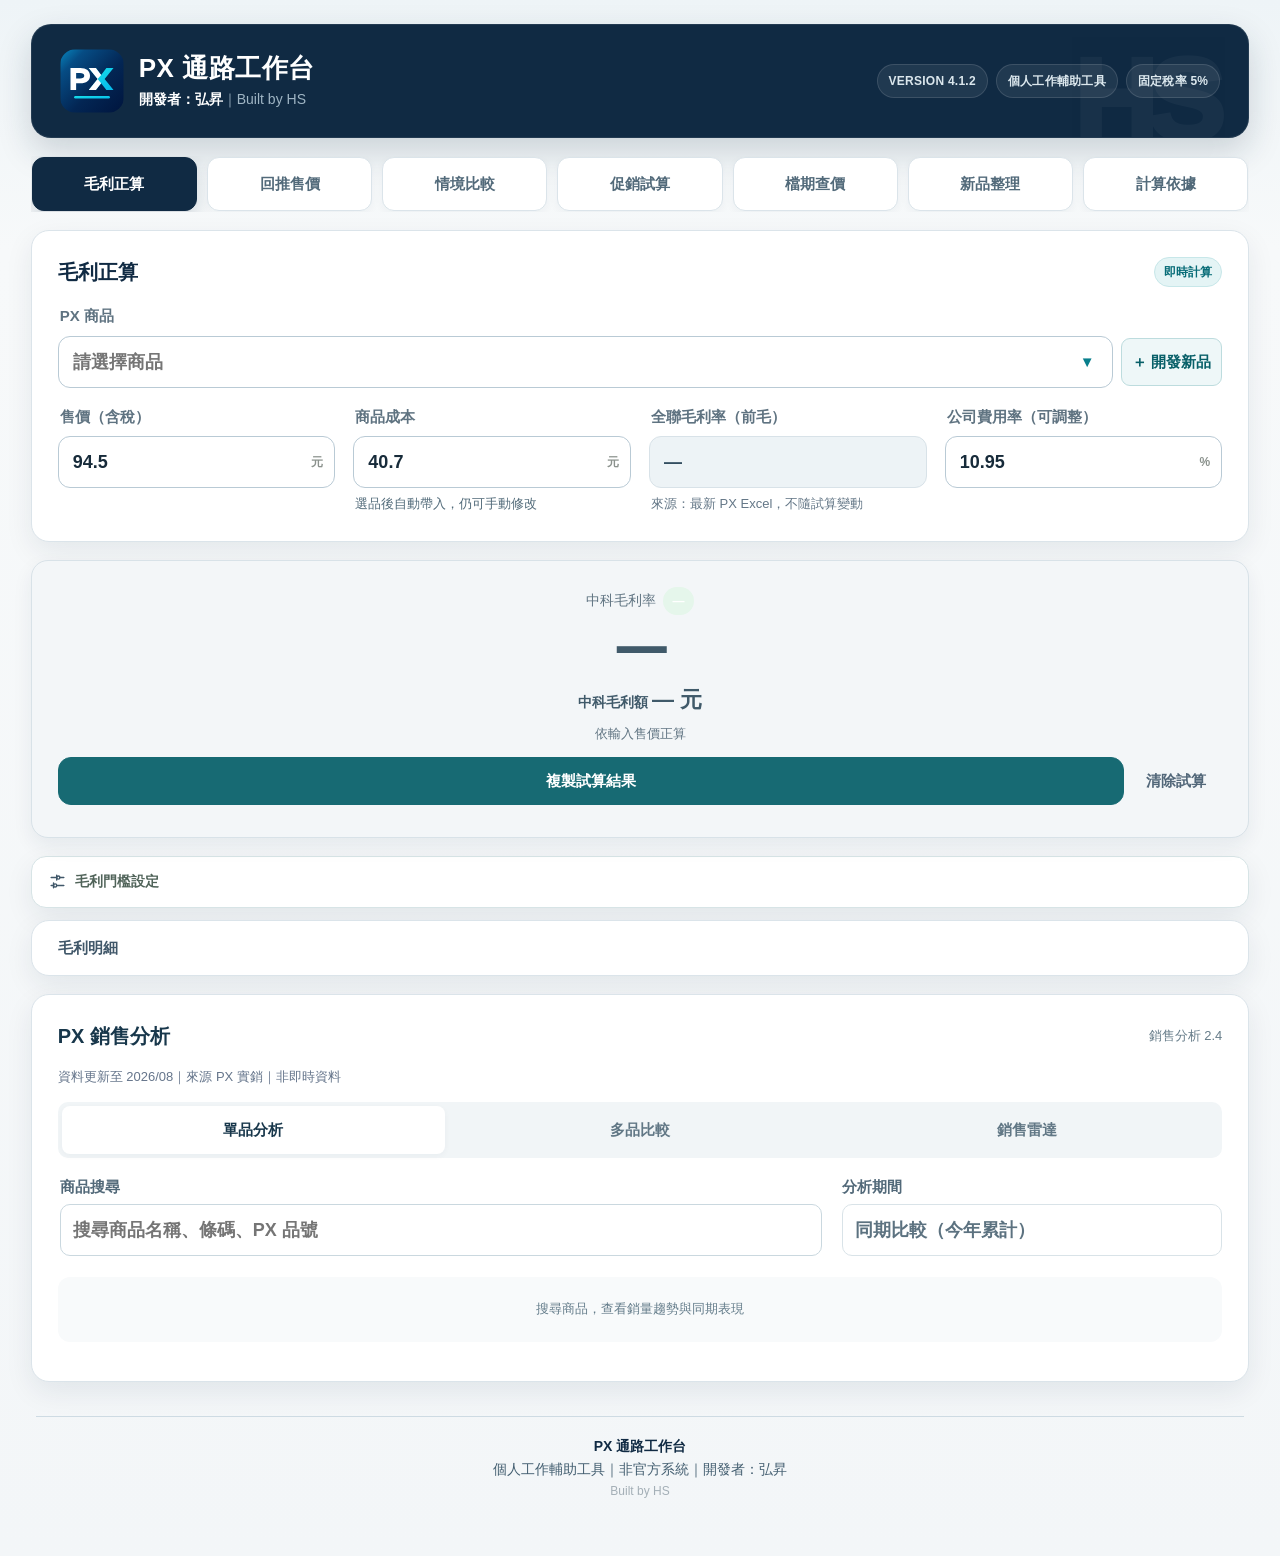
==== index.html @ 1f243ddf "Improve desktop readability while preserving mobile UI" ====
<!doctype html>
<html lang="zh-Hant">
<head>
<meta charset="utf-8">
<meta name="viewport" content="width=device-width,initial-scale=1,viewport-fit=cover">
<meta name="theme-color" content="#102a43">
<meta name="apple-mobile-web-app-capable" content="yes">
<meta name="apple-mobile-web-app-status-bar-style" content="black-translucent">
<meta name="apple-mobile-web-app-title" content="PX 工作台">
<meta name="description" content="毛利正算、回推售價、情境比較、促銷試算、PX 商品資料、實銷分析與替代商品效益整合工具。">
<meta property="og:title" content="PX 通路工作台">
<meta property="og:description" content="整合毛利試算、回推售價、PX 商品資料、實銷分析與替代商品效益的工作輔助工具。">
<meta property="og:image" content="https://wl03049329-blip.github.io/zhongke-margin/social-preview.png?v=4.1.2-social">
<meta property="og:url" content="https://wl03049329-blip.github.io/zhongke-margin/index.html">
<meta property="og:type" content="website">
<meta name="twitter:card" content="summary_large_image">
<meta name="twitter:title" content="PX 通路工作台">
<meta name="twitter:description" content="整合毛利試算、回推售價、PX 商品資料、實銷分析與替代商品效益的工作輔助工具。">
<meta name="twitter:image" content="https://wl03049329-blip.github.io/zhongke-margin/social-preview.png?v=4.1.2-social">
<link rel="manifest" href="manifest.webmanifest?v=4.1.2">
<link rel="apple-touch-icon" sizes="180x180" href="apple-touch-icon.png?v=4.1.2">
<link rel="icon" type="image/png" sizes="16x16" href="favicon-16.png?v=4.1.2">
<link rel="icon" type="image/png" sizes="32x32" href="favicon.png?v=4.1.2">
<link rel="icon" type="image/svg+xml" href="assets/brand/px-icon.svg?v=4.1.2">
<title>PX 通路工作台</title>
<link rel="stylesheet" href="px-promo.css">
<link rel="stylesheet" href="competitor-price.css">
<link rel="stylesheet" href="campaign-lookup-ui.css?v=4.1.11-poya">
<link rel="stylesheet" href="px-sales-explorer.css?v=4.1.2-sales-phase2">
<link rel="stylesheet" href="px-sales-dashboard.css?v=4.1.18-rsp-confirmed">
<link rel="stylesheet" href="px-sales-multi.css?v=4.1.18-rsp-confirmed">
<link rel="stylesheet" href="px-sales-radar.css?v=4.1.18-rsp-confirmed">
<link rel="stylesheet" href="px-sales-update.css?v=4.1.18-rsp-confirmed">
<link rel="stylesheet" href="new-product-calculator.css?v=4.1.11-poya">
<style>
:root{
 --op:#086b42;--op2:#16945b;--op3:#dff3e8;--earth:#8bc78f;
 --ink:#173026;--muted:#708079;--bg:#eef6f0;--card:rgba(255,255,255,.94);
 --line:#d9e9df;--cream:#fff8dc;--warn:#f0ad25;--danger:#d94b4b;
 --shadow:0 14px 38px rgba(4,82,48,.11)
}
*{box-sizing:border-box;-webkit-tap-highlight-color:transparent}
html{background:var(--bg)}
body{margin:0;font-family:-apple-system,BlinkMacSystemFont,"SF Pro Display","Segoe UI","Noto Sans TC",sans-serif;color:var(--ink);background:
 radial-gradient(circle at 5% -5%,rgba(22,148,91,.18),transparent 30%),
 radial-gradient(circle at 98% 8%,rgba(139,199,143,.20),transparent 28%),
 linear-gradient(180deg,#fbfefc,var(--bg));min-height:100vh}
.app{max-width:700px;margin:auto;padding:calc(12px + env(safe-area-inset-top)) 13px calc(30px + env(safe-area-inset-bottom))}
.hero{position:relative;overflow:hidden;background:linear-gradient(145deg,#055834,#0a7647 58%,#17985d);color:#fff;border-radius:28px;padding:19px 18px 18px;box-shadow:0 18px 42px rgba(5,88,52,.28)}
.hero:after{content:"";position:absolute;width:180px;height:180px;border:36px solid rgba(255,255,255,.07);border-radius:50%;right:-70px;top:-85px}
.brand{display:flex;align-items:center;gap:13px;position:relative;z-index:1}
.brand-logo{width:76px;height:52px;object-fit:contain;background:#fff;border-radius:15px;padding:5px;box-shadow:0 8px 22px rgba(0,0,0,.15)}
.brand h1{font-size:20px;line-height:1.25;margin:0 0 4px}.brand p{margin:0;font-size:12px;opacity:.84}
.meta{display:flex;gap:7px;flex-wrap:wrap;margin-top:14px;position:relative;z-index:1}
.pill{font-size:10px;font-weight:850;letter-spacing:.25px;padding:6px 9px;border-radius:999px;background:rgba(255,255,255,.14);border:1px solid rgba(255,255,255,.17)}
.tabs{display:grid;grid-template-columns:repeat(5,1fr);gap:6px;margin:12px 0}
.tab{border:0;border-radius:14px;min-height:48px;padding:7px 3px;background:rgba(255,255,255,.8);color:#486157;font-weight:850;font-size:11px;box-shadow:0 4px 13px rgba(19,70,45,.05)}
.tab.active{color:#fff;background:linear-gradient(135deg,var(--op),var(--op2));box-shadow:0 8px 20px rgba(8,107,66,.23)}
.panel{display:none}.panel.active{display:block;animation:fade .22s ease}@keyframes fade{from{opacity:.35;transform:translateY(5px)}to{opacity:1;transform:none}}
.card{background:var(--card);border:1px solid rgba(255,255,255,.95);backdrop-filter:blur(18px);-webkit-backdrop-filter:blur(18px);border-radius:23px;padding:16px;margin-bottom:12px;box-shadow:var(--shadow)}
.head{display:flex;justify-content:space-between;align-items:center;margin-bottom:13px}.head h2{font-size:16px;margin:0}.tag{font-size:10px;font-weight:850;color:var(--op);background:var(--op3);padding:6px 8px;border-radius:999px;border:1px solid #c9e8d7}
.grid{display:grid;grid-template-columns:1fr 1fr;gap:10px}.full{grid-column:1/-1}
label{display:block;font-size:12px;font-weight:750;color:var(--muted);margin:0 0 6px 2px}
.wrap{position:relative}input,select{width:100%;appearance:none;border:1.5px solid #e4d482;border-radius:15px;background:var(--cream);font-size:19px;font-weight:800;color:var(--ink);padding:13px 40px 13px 12px;outline:none}
input:focus,select:focus{border-color:var(--op2);box-shadow:0 0 0 4px rgba(22,148,91,.11);background:#fffdf4}
.product-picker{position:relative}
.product-search{font-size:16px;padding-right:40px}
.product-toggle{position:absolute;z-index:2;right:5px;top:5px;width:36px;min-height:36px;padding:0;background:transparent;color:var(--op);font-size:13px;border-radius:10px}
.product-options{display:none;position:absolute;z-index:20;top:calc(100% + 5px);left:0;right:0;max-height:260px;overflow-y:auto;background:#fff;border:1px solid var(--line);border-radius:15px;box-shadow:0 14px 32px rgba(19,70,45,.18);padding:5px}
.product-options.open{display:block}
.product-section-title{padding:8px 9px 5px;color:var(--muted);font-size:10px;font-weight:900;letter-spacing:.35px;border-top:1px solid var(--line)}.product-section-title:first-child{border-top:0}
.product-option{display:block;width:100%;min-height:42px;padding:9px 10px;border-radius:10px;background:#fff;color:var(--ink);font-size:13px;font-weight:700;text-align:left}
.product-option:hover,.product-option.active{background:var(--op3);color:var(--op)}
.product-category{display:flex;align-items:center;justify-content:space-between;font-weight:850}.product-back{color:var(--op2);font-weight:850;border-bottom:1px solid var(--line);border-radius:10px 10px 4px 4px}
.product-empty{padding:12px 10px;color:var(--muted);font-size:12px;text-align:center}
.product-cost-note{display:none;margin:7px 2px 0;color:var(--op);font-size:11px;line-height:1.65;font-weight:700;white-space:pre-line}
.product-cost-note.visible{display:block}
.unit{position:absolute;right:12px;top:50%;transform:translateY(-50%);font-size:12px;font-weight:800;color:#8b928d;pointer-events:none}
.quick{display:grid;grid-template-columns:repeat(6,1fr);gap:6px;margin-top:9px}
button{appearance:none;border:0;cursor:pointer;border-radius:13px;min-height:41px;font-weight:850;color:#345f49;background:#edf4ef}
button:active{transform:scale(.97)}button.primary{color:#fff;background:linear-gradient(135deg,var(--op),var(--op2));box-shadow:0 7px 16px rgba(8,107,66,.20)}
button.wide{grid-column:span 3}
.result{position:relative;overflow:hidden;text-align:center;color:#fff;background:linear-gradient(145deg,#087244,#18a15f);border-radius:21px;padding:20px 15px;margin-bottom:11px;box-shadow:0 13px 28px rgba(8,114,68,.22)}
.result.warn{background:linear-gradient(145deg,#d58d00,#efb02a);color:#342300}.result.danger{background:linear-gradient(145deg,#b83636,#e35454)}
.result small{display:block;font-size:11px;opacity:.84;margin-bottom:5px}.result strong{display:block;font-size:42px;line-height:1;font-weight:950;letter-spacing:-1.3px;font-variant-numeric:tabular-nums}.result em{display:block;font-style:normal;font-size:11px;opacity:.86;margin-top:8px}
.result-label{display:flex;align-items:center;justify-content:center;gap:7px;margin-bottom:5px}.result-label small{margin:0}
.margin-status{display:inline-flex;align-items:center;min-height:22px;padding:3px 8px;border-radius:999px;font-size:10px;font-weight:900;letter-spacing:.2px;background:#e5f6eb;color:#075c37;border:1px solid rgba(255,255,255,.6)}
.margin-status.warning{background:#fff0ba;color:#6f4b00}.margin-status.danger{background:#ffe0df;color:#9d2929}
.result.pulse strong{animation:pop .28s cubic-bezier(.2,.9,.2,1.25)}@keyframes pop{from{transform:scale(.88);opacity:.4}to{transform:scale(1);opacity:1}}
.rows{display:grid}.row{display:flex;justify-content:space-between;align-items:center;gap:12px;min-height:47px;border-bottom:1px solid var(--line);padding:8px 2px}.row:last-child{border-bottom:0}.row span:first-child{font-size:12px;color:var(--muted)}.value{font-weight:900;font-variant-numeric:tabular-nums}
.copy-actions{display:flex;align-items:center;justify-content:center;gap:10px;margin-top:12px}.copy-result{padding:9px 14px;color:var(--op);background:var(--op3);border:1px solid #c9e8d7}.copy-feedback{min-height:18px;color:var(--op);font-size:11px;font-weight:800}
.secondary-action{padding:9px 14px;color:#5d6e65;background:#f2f6f3;border:1px solid var(--line)}
.threshold-settings{margin:0 0 10px;border:1px solid var(--line);border-radius:15px;background:#f7faf8;overflow:hidden}.threshold-settings summary{cursor:pointer;padding:10px 12px;color:#51645a;font-size:11px;font-weight:850;list-style:none}.threshold-settings summary::-webkit-details-marker{display:none}.threshold-settings[open] summary{border-bottom:1px solid var(--line)}
.threshold-body{padding:11px 12px}.threshold-grid{display:grid;grid-template-columns:repeat(3,minmax(0,1fr));gap:8px}.threshold-item{display:flex;align-items:center;justify-content:space-between;gap:5px;padding:8px;border-radius:11px;background:#fff;color:var(--muted);font-size:10px;font-weight:800}.threshold-item input{width:62px;padding:7px 8px;border-radius:10px;font-size:14px;text-align:center}.threshold-derived{color:#8b453f}.threshold-actions{display:flex;align-items:center;gap:9px;margin-top:9px}.threshold-reset{min-height:34px;padding:7px 10px;font-size:10px}.threshold-error{color:var(--danger);font-size:10px;font-weight:800}
.scenario-inputs,.scenario-results{display:grid;grid-template-columns:repeat(3,minmax(0,1fr));gap:9px;margin-top:13px}
.scenario-plan{padding:11px;border:1px solid var(--line);border-radius:17px;background:#f7faf8}.scenario-plan h3,.scenario-card h3{margin:0 0 10px;font-size:14px;color:var(--op)}.scenario-plan .field+ .field{margin-top:9px}.scenario-plan input{font-size:16px;padding-top:11px;padding-bottom:11px}
.scenario-card{padding:13px;border:1px solid var(--line);border-radius:18px;background:#fff;box-shadow:0 6px 16px rgba(19,70,45,.06)}
.scenario-title{display:flex;align-items:flex-start;justify-content:space-between;gap:7px}.scenario-badges{display:flex;flex-wrap:wrap;justify-content:flex-end;gap:4px}.best-badge{padding:3px 6px;border-radius:999px;background:var(--op3);color:var(--op);font-size:9px;font-weight:900;white-space:nowrap}
.scenario-metrics{display:grid;gap:7px}.scenario-metric{display:flex;justify-content:space-between;align-items:flex-start;gap:8px;font-size:11px;color:var(--muted)}.scenario-metric b{color:var(--ink);text-align:right;font-variant-numeric:tabular-nums}.scenario-final{margin-top:3px;padding-top:8px;border-top:1px solid var(--line)}.scenario-final b{color:var(--op)}
.table{width:100%;border-collapse:collapse;font-size:12px}.table th{color:var(--muted);font-weight:800;text-align:right;padding:9px 6px;border-bottom:1px solid var(--line)}.table th:first-child,.table td:first-child{text-align:left}.table td{text-align:right;padding:11px 6px;border-bottom:1px solid var(--line);font-variant-numeric:tabular-nums}.table tr.current{background:var(--op3);font-weight:900;color:var(--op)}
.note{font-size:11px;line-height:1.6;color:#68766f;background:#f4f8f5;border-radius:14px;padding:10px 11px;margin-top:10px}
.formula{border-left:4px solid var(--op2);padding:11px 12px;background:#f4faf6;border-radius:0 14px 14px 0;margin-bottom:9px}.formula b{display:block;font-size:12px;margin-bottom:4px}.formula code{font-size:11px;white-space:normal;color:#335544}
.promo-box{padding:12px;border-radius:16px;background:#f6faf7;border:1px solid var(--line);margin-top:10px}
.px-info-card,.px-sales-card{border-color:#e1eee6}.px-section-head{display:flex;align-items:center;justify-content:space-between;gap:10px;margin-bottom:12px}.px-section-head h2{margin:0;font-size:15px}.px-source{font-size:9px;color:var(--muted);white-space:nowrap}.new-badge{display:inline-flex;padding:4px 7px;border-radius:999px;background:#fff0ba;color:#6f4b00;font-size:9px;font-weight:900}.px-info-grid,.px-kpi-grid{display:grid;grid-template-columns:repeat(5,minmax(0,1fr));gap:7px}.px-metric{min-width:0;padding:10px 9px;border:1px solid var(--line);border-radius:13px;background:#f8fbf9;text-align:right}.px-metric span{display:block;color:var(--muted);font-size:10px;text-align:left}.px-metric b{display:block;margin-top:5px;color:var(--ink);font-size:14px;font-variant-numeric:tabular-nums;overflow-wrap:anywhere}.px-metric small{display:block;margin-top:3px;color:var(--muted);font-size:9px}.px-empty{padding:10px 2px;color:var(--muted);font-size:11px}.trend-wrap{margin-top:13px;padding:11px;border:1px solid var(--line);border-radius:16px;background:#fbfdfb}.trend-title{display:flex;align-items:center;justify-content:space-between;gap:8px;margin-bottom:7px}.trend-title b{font-size:12px}.trend-title small{color:var(--muted);font-size:9px}.trend-svg{display:block;width:100%;height:auto;max-width:100%;overflow:visible}.trend-grid{stroke:#dfeae3;stroke-width:1}.trend-line{fill:none;stroke:var(--op2);stroke-width:3;stroke-linecap:round;stroke-linejoin:round}.trend-dot{fill:#fff;stroke:var(--op);stroke-width:2}.trend-axis{fill:#77857e;font-size:9px}.prelaunch-zone{fill:#eef1ef}.prelaunch-label{fill:#89938e;font-size:9px}.monthly-details{margin-top:10px;border-top:1px solid var(--line)}.monthly-details summary{cursor:pointer;padding:11px 2px 2px;color:var(--op);font-size:11px;font-weight:850}.monthly-grid{display:grid;grid-template-columns:repeat(3,minmax(0,1fr));gap:6px;margin-top:9px}.month-row{display:flex;justify-content:space-between;gap:8px;padding:8px;border-radius:10px;background:#f7faf8;font-size:10px}.month-row span{color:var(--muted)}.month-row b{font-variant-numeric:tabular-nums;text-align:right}.month-row.prelaunch b{color:#949e99;font-weight:700}.px-data-note{margin-top:8px;color:var(--muted);font-size:9px;line-height:1.5}
.replacement-card{border-color:#d8eadf}.replacement-head{align-items:flex-start}.replacement-status{display:inline-flex;align-items:center;padding:5px 8px;border-radius:999px;font-size:10px;font-weight:900;white-space:nowrap}.replacement-status.positive{background:var(--op3);color:var(--op)}.replacement-status.negative{background:#ffe5e3;color:#a83232}.replacement-status.neutral{background:#edf2ef;color:#607068}.replacement-status.accumulating{background:#fff0ba;color:#765100}.replacement-route{padding:11px 12px;border-radius:14px;background:#f6faf7;color:var(--ink);font-size:11px;line-height:1.55}.replacement-route b{color:var(--op)}.replacement-dates{display:grid;grid-template-columns:1fr 1fr;gap:7px;margin-top:8px}.replacement-date{padding:8px 10px;border:1px solid var(--line);border-radius:11px;background:#fff;font-size:10px;color:var(--muted)}.replacement-date b{display:block;margin-top:3px;color:var(--ink);font-size:12px}.replacement-kpis{display:grid;grid-template-columns:repeat(2,minmax(0,1fr));gap:7px;margin-top:9px}.replacement-kpi{min-width:0;padding:10px;border:1px solid var(--line);border-radius:13px;background:#fbfdfb}.replacement-kpi>span{display:block;color:var(--muted);font-size:10px}.replacement-kpi>strong{display:block;margin-top:5px;font-size:13px;font-variant-numeric:tabular-nums;overflow-wrap:anywhere}.replacement-kpi>small{display:block;margin-top:3px;color:var(--muted);font-size:9px;line-height:1.4}.replacement-change{display:block;margin-top:5px;font-size:11px;font-weight:900}.replacement-change.positive{color:var(--op2)}.replacement-change.negative{color:var(--danger)}.replacement-change.neutral{color:var(--muted)}.replacement-size-title{margin:12px 0 7px;font-size:11px;color:var(--ink)}.replacement-sizes{display:grid;grid-template-columns:1fr 1fr;gap:7px}.replacement-size{padding:10px;border:1px solid var(--line);border-radius:13px;background:#f8fbf9}.replacement-size h3{margin:0 0 7px;color:var(--op);font-size:12px}.replacement-size-row{display:flex;justify-content:space-between;align-items:flex-start;gap:8px;padding:6px 0;border-top:1px solid var(--line);font-size:9px}.replacement-size-row:first-of-type{border-top:0}.replacement-size-row span{color:var(--muted)}.replacement-size-row b{text-align:right;font-size:10px;font-variant-numeric:tabular-nums}.replacement-timeline{margin-top:11px;padding:10px;border:1px solid var(--line);border-radius:15px;background:#fbfdfb}.replacement-timeline-head{display:flex;align-items:center;justify-content:space-between;gap:8px;margin-bottom:6px}.replacement-timeline-head b{font-size:11px}.replacement-legend{display:flex;gap:8px;color:var(--muted);font-size:8px}.replacement-legend i{display:inline-block;width:12px;border-top:2px solid #87948e;vertical-align:middle;margin-right:3px}.replacement-legend i.new{border-color:var(--op2)}.replacement-chart{display:block;width:100%;height:auto}.replacement-old-line{fill:none;stroke:#87948e;stroke-width:2.5;stroke-dasharray:5 4;stroke-linecap:round;stroke-linejoin:round}.replacement-new-line{fill:none;stroke:var(--op2);stroke-width:3;stroke-linecap:round;stroke-linejoin:round}.replacement-old-dot{fill:#fff;stroke:#87948e;stroke-width:1.5}.replacement-new-dot{fill:#fff;stroke:var(--op2);stroke-width:2}.replacement-marker{stroke:#d58d00;stroke-width:1.5;stroke-dasharray:3 3}.replacement-marker-text{fill:#8b5e00;font-size:9px;font-weight:800}.replacement-axis{fill:#7c8983;font-size:8px}.replacement-note{margin-top:7px;color:var(--muted);font-size:9px;line-height:1.45}
.hs-footer{display:flex;align-items:center;justify-content:center;gap:10px;margin:27px 5px 4px;padding:18px 12px;border-top:1px solid rgba(8,107,66,.15);color:#62736a;text-align:left;font-size:10px;line-height:1.6}.hs-mark{display:grid;place-items:center;flex:0 0 auto;width:30px;height:30px;border-radius:9px;background:var(--op);color:#fff;font-size:12px;font-weight:950;letter-spacing:.5px;box-shadow:0 5px 12px rgba(8,107,66,.18)}.hs-copy strong{display:block;color:var(--ink);font-size:12px}.hs-copy span{display:block}.hs-copy .hs-purpose{font-size:11px;color:#51645a}.hs-copy b{color:var(--op);font-size:11px}
@media(max-width:620px){.scenario-inputs,.scenario-results{grid-template-columns:1fr}.px-info-grid,.px-kpi-grid{grid-template-columns:repeat(2,minmax(0,1fr))}.monthly-grid{grid-template-columns:repeat(2,minmax(0,1fr))}}
@media(max-width:480px){.grid{grid-template-columns:1fr}.full{grid-column:auto}.quick{grid-template-columns:repeat(3,1fr)}.tabs{grid-template-columns:repeat(5,1fr)}.tab{font-size:10px}.brand-logo{width:68px}.copy-actions{flex-direction:column;gap:4px}.threshold-grid{grid-template-columns:1fr}.threshold-actions{align-items:flex-start;flex-direction:column}.px-source{white-space:normal;text-align:right}.replacement-kpis,.replacement-sizes{grid-template-columns:1fr}.hs-footer{text-align:center;flex-direction:column;gap:7px}}

/* Version 4.1 — PX 通路工作台品牌與使用體驗精修 */
:root{--op:#102a43;--op2:#087f8c;--op3:#e4f4f5;--earth:#2dc4c8;--ink:#172b3a;--muted:#647787;--bg:#f3f6f8;--card:#fff;--line:#dbe4ea;--cream:#f8fbfc;--warn:#d98212;--danger:#c84545;--shadow:0 10px 28px rgba(16,42,67,.08)}
html{background:var(--bg)}
body{font-size:16px;background:linear-gradient(180deg,#eef4f7 0,#f7f9fa 250px,var(--bg) 100%)}
.app{width:100%;max-width:1440px;margin:0 auto;padding:calc(18px + env(safe-area-inset-top)) clamp(12px,2.4vw,32px) calc(34px + env(safe-area-inset-bottom))}
.hero{display:flex;align-items:center;justify-content:space-between;gap:22px;min-width:0;overflow:visible;background:#102a43;border:1px solid rgba(255,255,255,.08);border-radius:20px;padding:18px clamp(16px,2.4vw,28px);box-shadow:0 14px 34px rgba(16,42,67,.18)}
.hero:after{display:none}.brand{min-width:0}.brand-logo{width:220px;height:64px;max-width:46vw;padding:0;border-radius:16px;background:transparent;box-shadow:none}.brand-copy{min-width:0;padding-left:2px}.brand h1{font-size:clamp(19px,2vw,25px);letter-spacing:.02em;margin:0 0 3px}.brand p{font-size:12px;color:#b7cad6;opacity:1}.brand p strong{color:#fff;font-weight:700}.meta{justify-content:flex-end;margin:0}.pill{background:rgba(255,255,255,.08);border-color:rgba(255,255,255,.14);color:#e8f1f5}
.tabs{display:flex;gap:8px;margin:14px 0;overflow-x:auto;scrollbar-width:thin;padding:1px}.tab{flex:1 0 130px;min-height:46px;border:1px solid var(--line);border-radius:12px;background:#fff;color:#526a7a;box-shadow:0 3px 10px rgba(16,42,67,.04);font-size:13px}.tab.active{background:var(--op);box-shadow:0 7px 18px rgba(16,42,67,.16)}
.panel,.panel>*{min-width:0;max-width:100%}.panel.active{animation:fade .18s ease}.card{max-width:100%;border:1px solid var(--line);border-radius:18px;padding:clamp(14px,2vw,20px);margin-bottom:14px;box-shadow:var(--shadow);backdrop-filter:none;-webkit-backdrop-filter:none}.head h2,.px-section-head h2{color:var(--op);font-size:17px}.tag{color:#076c77;background:var(--op3);border-color:#c7e7e9}
.grid{grid-template-columns:repeat(4,minmax(0,1fr));gap:12px}.grid>*{min-width:0}.full{grid-column:1/-1}
label{font-size:14px;color:#5f7381}.wrap{min-width:0}input,select,.fixed-attribute{min-height:48px;border:1px solid #cddae2;border-radius:12px;background:#f8fbfc;color:var(--ink);font-size:17px;padding:12px 40px 12px 12px}.fixed-attribute{display:flex;align-items:center;width:100%;font-weight:850;font-variant-numeric:tabular-nums;background:#edf3f6;border-color:#d8e2e8;color:#334e60;padding-right:12px}.fixed-attribute:focus{outline:none}.fixed-note{display:block;margin:6px 2px 0;color:var(--muted);font-size:12px;line-height:1.45}.product-search{font-size:16px}.product-toggle{top:2px;right:2px;width:44px;min-width:44px;min-height:44px;color:var(--op2)}.product-options{max-height:min(360px,56vh);border-color:#cbd9e2;box-shadow:0 16px 38px rgba(16,42,67,.17)}.product-option{min-height:44px;overflow-wrap:anywhere}.product-option:hover,.product-option.active{background:var(--op3);color:var(--op)}
button{min-height:44px}.result{background:linear-gradient(145deg,#0b6070,#087f8c);border-radius:17px;box-shadow:0 10px 24px rgba(8,127,140,.18)}.result.warn{background:linear-gradient(145deg,#bd7110,#e39a2b)}.result.danger{background:linear-gradient(145deg,#a9363d,#d55255)}.result.neutral{background:linear-gradient(145deg,#455f70,#69818f)}
.threshold-settings summary,.monthly-details summary{display:flex;align-items:center;min-height:44px}.threshold-reset{min-height:44px}
.px-info-grid,.px-kpi-grid{grid-template-columns:repeat(5,minmax(0,1fr));gap:9px}.px-metric{max-width:100%;padding:12px;border-color:var(--line);background:#f8fafb;text-align:left}.px-metric span{font-size:12px}.px-metric b{font-size:16px;line-height:1.35;overflow-wrap:anywhere}.px-metric small{font-size:11px}.px-front-margin{background:#f2f6f8}.trend-wrap,.replacement-timeline{overflow:hidden}.trend-svg,.replacement-chart{display:block;width:100%;height:auto;max-width:100%}
.replacement-card{border-top:3px solid var(--op2)}.replacement-route,.replacement-layer{overflow-wrap:anywhere}.replacement-layer{margin-top:12px;padding:14px;border:1px solid var(--line);border-radius:15px;background:#f8fafb}.replacement-layer h3{margin:0 0 10px;color:var(--op);font-size:14px}.replacement-kpis{grid-template-columns:repeat(3,minmax(0,1fr))}.replacement-kpi{background:#fff}.replacement-kpi>span{font-size:11px}.replacement-kpi>strong{font-size:16px}.replacement-channel-grid{display:grid;grid-template-columns:repeat(4,minmax(0,1fr));gap:8px}.replacement-channel-card{min-width:0;padding:11px;border:1px solid var(--line);border-radius:12px;background:#fff}.replacement-channel-card span{display:block;color:var(--muted);font-size:10px}.replacement-channel-card b{display:block;margin-top:5px;font-size:14px;overflow-wrap:anywhere}.replacement-size{background:#fff}.replacement-size-row{font-size:11px}.replacement-size-row b{font-size:11px}.replacement-note{font-size:10px}.replacement-change.positive{color:#087f62}
.scenario-inputs,.scenario-results{gap:12px}.scenario-plan,.scenario-card{border-radius:14px;box-shadow:none}.scenario-metric{font-size:12px}.table-wrap{max-width:100%;overflow-x:auto}
.hs-footer{margin-top:34px;border-color:#cedbe3;color:#637786;font-size:12px}.hs-mark{width:38px;height:38px;border-radius:11px;background:var(--op);color:#fff}.hs-copy strong{font-size:14px;color:var(--op)}.hs-copy .hs-purpose{font-size:12px;color:#435e70}.hs-copy b{color:var(--op2)}
@media(min-width:1100px){.panel.active{max-width:1120px;margin:0 auto}.card{padding:22px}.px-kpi-grid{grid-template-columns:repeat(7,minmax(0,1fr))}}
@media(max-width:900px){.hero{align-items:flex-start;flex-direction:column}.meta{justify-content:flex-start}.grid{grid-template-columns:repeat(2,minmax(0,1fr))}.px-info-grid,.px-kpi-grid{grid-template-columns:repeat(3,minmax(0,1fr))}.replacement-channel-grid{grid-template-columns:repeat(2,minmax(0,1fr))}}
@media(max-width:620px){.app{padding-left:10px;padding-right:10px}.hero{padding:15px;border-radius:16px;gap:12px}.brand{align-items:flex-start;flex-direction:column;gap:9px}.brand-logo{width:190px;max-width:82vw;height:auto}.meta{gap:5px}.pill{font-size:9px;padding:5px 7px}.tabs{margin:10px 0;gap:6px}.tab{flex-basis:108px;min-height:44px;font-size:12px}.grid{grid-template-columns:1fr}.full{grid-column:auto}.card{border-radius:15px}.px-info-grid,.px-kpi-grid{grid-template-columns:repeat(2,minmax(0,1fr))}.scenario-inputs,.scenario-results,.replacement-kpis,.replacement-sizes{grid-template-columns:1fr}.monthly-grid{grid-template-columns:repeat(2,minmax(0,1fr))}.replacement-dates{grid-template-columns:1fr}.replacement-timeline-head{align-items:flex-start;flex-direction:column}.copy-actions,.threshold-actions{align-items:stretch;flex-direction:column}.copy-actions button{width:100%}.hs-footer{text-align:center;flex-direction:column}.product-cost-note{overflow-wrap:anywhere}input,select,.threshold-item input{font-size:16px}}
@media(max-width:360px){.app{padding-left:8px;padding-right:8px}.px-info-grid,.px-kpi-grid,.replacement-channel-grid,.monthly-grid{grid-template-columns:1fr}.quick{grid-template-columns:repeat(3,minmax(0,1fr))}.result strong{font-size:36px}.threshold-grid{grid-template-columns:1fr}.replacement-route{font-size:10px}}

/* Version 4.1 refinements */
.hero{overflow:hidden}.hero:after{display:block;content:"HS";z-index:0;right:clamp(14px,3vw,34px);top:auto;bottom:-22px;width:auto;height:auto;border:0;border-radius:0;color:#fff;font-size:clamp(72px,9vw,118px);font-weight:950;line-height:1;letter-spacing:-.08em;opacity:.05;pointer-events:none}.brand-logo{width:64px;height:64px;max-width:22vw}.developer-primary{color:#fff;font-weight:800}.developer-secondary{font-size:11px;color:#9fb5c4}.meta{z-index:1}.pill{padding:5px 8px;background:rgba(255,255,255,.07);border-color:rgba(255,255,255,.12);color:#dbe7ed;font-size:9px;font-weight:750}.tabs{scrollbar-width:none}.tabs::-webkit-scrollbar{display:none}.tab{font-weight:750}.tab.active{color:#fff;border-color:var(--op)}
input,select{border-color:#b9cad5;background:#fff}.cost-override-note{display:block;margin:6px 2px 0;color:#526b7a;font-size:11px;line-height:1.45}.result.excellent{background:linear-gradient(145deg,#176943,#27865b)}.result.warn{background:linear-gradient(145deg,#b77918,#d49a2f);color:#fff}.result.danger{background:linear-gradient(145deg,#a84646,#cb6262)}.margin-status.excellent{background:#dff2e7;color:#145f3d}.margin-status.target{background:#dff2f3;color:#075f68}.margin-status.optimize{background:#fff0c9;color:#704a00}.margin-status.low{background:#ffe2e0;color:#922f35}.threshold-grid{grid-template-columns:repeat(4,minmax(0,1fr))}.threshold-derived{color:#8c4045}.scenario-state{padding:3px 6px;border-radius:999px;font-size:9px;font-weight:900;white-space:nowrap}.scenario-state.excellent{background:#dff2e7;color:#145f3d}.scenario-state.target{background:#dff2f3;color:#075f68}.scenario-state.optimize{background:#fff0c9;color:#704a00}.scenario-state.low{background:#ffe2e0;color:#922f35}
@media(max-width:620px){.hero{padding:14px}.brand{align-items:center;flex-direction:row;gap:10px}.brand-logo{width:56px;height:56px;max-width:22vw}.brand p{line-height:1.45}.hero:after{right:10px;bottom:-13px;font-size:72px}}

/* Version 4.1.1 — restrained result surfaces and author cleanup */
.hero:after{opacity:.035}.result{color:#075f68;background:#f0f8f8;border:1px solid #c9e3e5;box-shadow:0 8px 20px rgba(16,42,67,.07)}.result.excellent{color:#174f38;background:#f2f8f4;border-color:#cfe4d7}.result.warn{color:#795316;background:#fff9ed;border-color:#ead9b5}.result.danger{color:#87363c;background:#fff4f4;border-color:#e9ced0}.result.neutral{color:#405a6a;background:#f3f6f8;border-color:#d8e2e8}.result small,.result em{color:#607482;opacity:1}.result strong{color:inherit;white-space:nowrap}.margin-status{border:0;color:#fff}.margin-status.excellent{background:#216847;color:#fff}.margin-status.target{background:#08727c;color:#fff}.margin-status.optimize{background:#936113;color:#fff}.margin-status.low{background:#9b4148;color:#fff}.scenario-state.excellent{background:#216847;color:#fff}.scenario-state.target{background:#08727c;color:#fff}.scenario-state.optimize{background:#936113;color:#fff}.scenario-state.low{background:#9b4148;color:#fff}.threshold-settings summary{gap:8px}.settings-icon{flex:0 0 auto;width:19px;height:19px;color:#405769;fill:none;stroke:currentColor;stroke-width:1.8;stroke-linecap:round;stroke-linejoin:round}.hs-footer{display:block;text-align:center}.hs-copy{min-width:0}.hs-copy .built-by{margin-top:2px;font-size:10px;color:#70818c}

/* Version 4.1.2 — final micro-refinements and full-bleed app icons */
.hs-copy .built-by{font-size:9px;font-weight:400;color:#70818c;opacity:.6}
.tabs-shell{position:relative;min-width:0}
@media(max-width:620px){.tabs-shell::after{content:"";position:absolute;z-index:3;top:10px;right:0;bottom:10px;width:32px;background:linear-gradient(90deg,rgba(243,246,248,0),rgba(243,246,248,.98));pointer-events:none}.tabs-shell.at-end::after,.tabs-shell.no-overflow::after{display:none}}
.scenario-summary{margin-top:14px;padding:13px 14px;border:1px solid #d7e4e6;border-radius:14px;background:#f7fafb;color:var(--ink);min-width:0}
.scenario-summary-head{display:flex;align-items:center;justify-content:space-between;gap:8px;flex-wrap:wrap}.scenario-summary h3{margin:0;color:var(--op);font-size:14px}.scenario-summary-highest{font-size:11px;color:#36566a;font-weight:700}
.scenario-summary-rows{display:grid;gap:0;margin-top:7px}.scenario-summary-row{display:grid;grid-template-columns:auto auto 1fr;align-items:baseline;gap:8px;padding:7px 0;border-bottom:1px solid #e3eaed;font-size:12px}.scenario-summary-row:last-child{border-bottom:0}.scenario-summary-row strong{font-size:14px;white-space:nowrap}.scenario-summary-row span:last-child{text-align:right;line-height:1.5}
.scenario-summary-context{margin:6px 0 0;color:#526779;font-size:11px;line-height:1.6}.scenario-summary-actions{display:flex;align-items:center;gap:9px;flex-wrap:wrap;margin-top:9px}.scenario-summary-actions button{min-height:44px;padding:9px 12px;font-size:12px}.scenario-summary-feedback{font-size:11px;color:var(--op)}
@media(max-width:430px){.scenario-summary-row{grid-template-columns:1fr auto;gap:2px 8px}.scenario-summary-row span:last-child{grid-column:1/-1;text-align:left}}
.decision-card{margin:0 0 14px;padding:14px;border:1px solid #d2e2e7;border-left:3px solid #318a83;border-radius:14px;background:#f8fbfc;min-width:0}
.decision-head{display:flex;align-items:baseline;justify-content:space-between;gap:8px;flex-wrap:wrap}.decision-head h3{font-size:15px;color:var(--op);margin:0}.decision-head span,.decision-product{color:#526779;font-size:11px;line-height:1.5}.decision-product{margin:5px 0 10px;overflow-wrap:anywhere}
.decision-core{display:grid;grid-template-columns:repeat(2,minmax(0,1fr));gap:8px}.decision-metric{min-width:0;padding:9px 10px;background:#fff;border:1px solid #e2ebee;border-radius:10px}.decision-metric span{display:block;color:#526779;font-size:11px;line-height:1.4}.decision-metric strong{display:block;margin-top:4px;font-size:21px;color:#173c50;line-height:1.2;white-space:nowrap}
.decision-card h4{font-size:11px;color:#526779;margin:12px 0 4px}.decision-deltas{display:flex;flex-wrap:wrap;gap:6px 14px;font-size:12px}.decision-deltas b{color:#23495e}.decision-notices{margin:0;padding-left:18px;font-size:12px;line-height:1.6;color:var(--ink)}.decision-next{font-size:11px;line-height:1.5;color:#526779;margin:0}.decision-context{font-size:11px;line-height:1.6;color:#526779;margin:9px 0 0}
.decision-actions{display:flex;align-items:center;gap:9px;flex-wrap:wrap;margin-top:10px}.decision-actions button{min-height:44px;padding:9px 12px;font-size:12px}.decision-feedback{font-size:11px;color:var(--op)}
@media(max-width:360px){.decision-metric{padding:8px}.decision-metric strong{font-size:18px}}
.same-period-summary{margin:0 0 13px;padding:12px;border:1px solid #d7e5e9;border-radius:13px;background:#f8fbfc;min-width:0}
.same-period-head{display:flex;align-items:flex-start;justify-content:space-between;gap:10px}.same-period-head h3{margin:0;color:var(--op);font-size:14px}.same-period-head>div{text-align:right;min-width:0}.same-period-head small{display:block;color:#526779;font-size:10px}.same-period-yoy{display:block;margin-top:2px;color:#173c50;font-size:21px;line-height:1.2;overflow-wrap:anywhere}
.same-period-period{margin:7px 0 9px;color:#526779;font-size:11px;line-height:1.5;overflow-wrap:anywhere}.same-period-stats{display:grid;grid-template-columns:repeat(3,minmax(0,1fr));gap:7px}.same-period-stats>div{min-width:0;padding:8px;border:1px solid #e2ebee;border-radius:9px;background:#fff}.same-period-stats span{display:block;color:#526779;font-size:10px}.same-period-stats b{display:block;margin-top:3px;color:#173c50;font-size:14px;font-variant-numeric:tabular-nums;overflow-wrap:anywhere}
.same-period-scope-note{margin:-4px 0 9px;color:#526779;font-size:10px;line-height:1.45}
.same-period-description{margin:9px 0;color:var(--ink);font-size:11px;line-height:1.5}.same-period-foot{display:flex;align-items:center;justify-content:space-between;gap:6px 10px;flex-wrap:wrap;color:#526779;font-size:10px;line-height:1.5}.same-period-foot b{color:#173c50}.same-period-copy{min-height:44px;padding:8px 11px;font-size:11px}.same-period-feedback{display:block;color:var(--op);font-size:10px}
.sales-analysis-hero{margin:0 0 11px;min-width:0}.sales-analysis-hero h3{margin:0 0 8px;color:#173c50;font-size:13px}.sales-hero-grid{display:grid;grid-template-columns:repeat(4,minmax(0,1fr));gap:7px}.sales-hero-grid>div{min-width:0;padding:10px;border:1px solid #dce8eb;border-radius:11px;background:#f7fafb}.sales-hero-grid .sales-hero-primary{background:#edf5f6;border-color:#c9e1e4}.sales-hero-grid span{display:block;color:#526779;font-size:10px}.sales-hero-grid strong{display:block;margin-top:5px;color:#173c50;font-size:19px;line-height:1.2;font-variant-numeric:tabular-nums;overflow-wrap:anywhere}.sales-hero-grid small{display:block;margin-top:4px;color:#526779;font-size:9px;line-height:1.35;overflow-wrap:anywhere}.sales-mom-description{margin:7px 0 0;color:#526779;font-size:10px}.sales-averages{margin:0 0 10px}.sales-average-grid{display:grid;grid-template-columns:repeat(2,minmax(0,1fr));gap:7px}.sales-average-grid>div{min-width:0;padding:9px 10px;border:1px solid #e2ebee;border-radius:10px;background:#fff}.sales-average-grid span{display:block;color:#526779;font-size:10px}.sales-average-grid b{display:block;margin-top:3px;color:#173c50;font-size:14px;font-variant-numeric:tabular-nums}.sales-analysis-actions{display:flex;align-items:center;gap:8px;margin-top:7px}.sales-copy{min-height:44px;padding:8px 11px;font-size:11px}.sales-copy-feedback{font-size:10px;color:var(--op)}.sales-secondary{display:flex;flex-wrap:wrap;gap:4px 12px;margin:2px 0 0;color:#526779;font-size:10px;line-height:1.5}.sales-secondary b{color:#173c50}.sales-secondary span{min-width:0}
@media(max-width:620px){.sales-hero-grid{grid-template-columns:repeat(2,minmax(0,1fr))}.sales-hero-grid strong{font-size:17px}}
@media(max-width:360px){.sales-hero-grid strong{font-size:15px}}
@media(max-width:360px){.same-period-stats{grid-template-columns:repeat(2,minmax(0,1fr))}.same-period-stats>div:last-child{grid-column:1/-1}.same-period-yoy{font-size:18px}}
.organizer-intro{margin:0;color:#526779;font-size:12px;line-height:1.6}.organizer-toolbar,.organizer-copy-actions,.organizer-views{display:flex;flex-wrap:wrap;gap:8px;margin-top:12px}.organizer-toolbar button,.organizer-copy-actions button,.organizer-views button{min-height:44px}#organizerAdd{background:#173c50;color:#fff}#organizerClear{background:transparent;border-color:transparent;color:#526779;font-size:12px}.organizer-items{display:grid;gap:9px;margin-top:12px}.organizer-item{position:relative;min-width:0;border:1px solid #d9e5e9;border-radius:12px;background:#f9fbfc}.organizer-item details{min-width:0}.organizer-item summary{display:flex;align-items:center;min-height:48px;padding:9px 76px 9px 12px;cursor:pointer;color:#173c50;font-size:13px;font-weight:800;overflow-wrap:anywhere}.organizer-summary-status{display:block;margin-top:3px;color:#526779;font-size:11px;font-weight:600}.organizer-summary-status.incomplete{color:#9c4b39}.organizer-delete{position:absolute;right:5px;top:4px;min-height:44px;padding:5px 9px;border:1px solid #d9e5e9;background:#fff;color:#74545a;font-size:11px}.organizer-fields{display:grid;grid-template-columns:repeat(2,minmax(0,1fr));gap:10px;padding:0 12px 12px}.organizer-fields label{display:grid;gap:5px;min-width:0;font-size:11px}.organizer-fields input,.organizer-fields select,.organizer-fields textarea{width:100%;min-width:0;min-height:44px;font:inherit;font-size:16px;padding:9px 10px;border:1px solid #cddae2;border-radius:10px;background:#fff;color:var(--ink)}.organizer-fields textarea{min-height:68px;resize:vertical}.organizer-fields .wide,.organizer-replacement,.organizer-done{grid-column:1/-1}.organizer-done{min-height:44px;background:#f2f6f8;color:#173c50;border:1px solid #d9e5e9;font-size:12px}.organizer-replacement{display:grid;grid-template-columns:repeat(2,minmax(0,1fr));gap:10px;padding:9px;border:1px solid #eed7d4;border-radius:10px;background:#fffafa}.organizer-replacement[hidden]{display:none}.organizer-warning{display:block;margin:0 12px 11px;color:#9c4b39;font-size:11px;font-weight:800}.organizer-warning[hidden]{display:none}.organizer-empty{margin:0;color:#526779;font-size:12px}.organizer-views button{padding:8px 12px;background:#f2f6f8;color:#334e60;border:1px solid #d9e5e9;font-size:12px}.organizer-views button.active{background:#173c50;color:#fff}.organizer-preview{max-height:340px;overflow:auto;white-space:pre-wrap;overflow-wrap:anywhere;margin:10px 0 0;padding:12px;border:1px solid #d9e5e9;border-radius:11px;background:#f8fbfc;color:#173c50;font-family:inherit;font-size:12px;line-height:1.65}.organizer-preview.is-empty{padding:10px 12px;color:#526779}.organizer-copy-actions button[hidden]{display:none}.organizer-feedback{display:block;min-height:16px;margin-top:7px;color:var(--op);font-size:11px}
@media(max-width:430px){.organizer-fields,.organizer-replacement{grid-template-columns:1fr}.organizer-copy-actions button{flex:1 1 130px}}
#calc #cResult{margin-bottom:10px;padding:15px 14px 13px}
#calc .calc-hero-profit{margin-top:8px;font-size:12px;font-weight:700;color:inherit}
#calc .calc-hero-profit b{font-size:17px;font-variant-numeric:tabular-nums;white-space:nowrap}
#calc #cResult .copy-actions{display:flex;flex-direction:row;align-items:center;justify-content:center;flex-wrap:wrap;gap:6px;margin-top:12px}
#calc #copyResult{flex:1 1 180px;width:auto;min-height:44px;background:#176a73;border-color:#176a73;color:#fff;font-size:12px}
#calc #clearCalculation{flex:0 0 auto;width:auto;min-height:44px;padding:7px 8px;border:0;background:transparent;color:#526779;font-size:11px;box-shadow:none}
#calc #copyFeedback{flex-basis:100%;min-height:0;text-align:center}
#calc #thresholdSettings{margin:0 0 12px;background:var(--card);border-color:#d7e4e6;box-shadow:var(--shadow)}
#calc .calc-detail{padding:0 14px}
#calc .calc-detail>summary{min-height:48px;display:flex;align-items:center;cursor:pointer;color:#405769;font-size:13px;font-weight:800}
#calc .calc-detail[open]>summary{border-bottom:1px solid var(--line)}
#calc .calc-detail .rows{padding:5px 0 9px}
#calc .calc-detail .row{min-height:35px;padding:5px 2px}
#calc .calc-product-data{padding:13px 14px}
#calc .calc-product-data .px-section-head{margin-bottom:8px}
#calc .calc-product-data .px-info-grid{grid-template-columns:repeat(3,minmax(0,1fr))}
#calc .calc-product-data .px-metric{padding:8px}
#calc .campaign-info-compact{padding:13px 14px}
#calc .campaign-info-compact .px-section-head{margin-bottom:8px}
#calc .campaign-preview{display:grid;grid-template-columns:repeat(3,minmax(0,1fr));gap:7px}
#calc .campaign-preview>div{min-width:0;padding:9px;border:1px solid #dce7ec;border-radius:10px;background:#f8fafb}
#calc .campaign-preview span,#calc .campaign-preview small{display:block;color:#607788;font-size:10px;line-height:1.4}
#calc .campaign-preview b{display:block;margin:4px 0;color:#173c50;font-size:13px;line-height:1.35;overflow-wrap:anywhere}
#calc .campaign-preview small{overflow-wrap:anywhere}
#calc .campaign-info-compact .campaign-history{margin-top:8px;padding-top:5px}
@media(max-width:620px){#calc .grid{grid-template-columns:repeat(2,minmax(0,1fr))}#calc .grid>.full{grid-column:1/-1}}
@media(max-width:360px){#calc .calc-product-data .px-info-grid{grid-template-columns:repeat(3,minmax(0,1fr))}#calc .calc-product-data .px-metric{padding:6px}#calc .calc-product-data .px-metric b{font-size:13px}}
#reverse #rResult{margin-bottom:10px}
#reverse .reverse-detail{padding:0 14px}
#reverse .reverse-detail>summary{min-height:48px;display:flex;align-items:center;cursor:pointer;color:#405769;font-size:13px;font-weight:800}
#reverse .reverse-detail[open]>summary{border-bottom:1px solid var(--line)}
#reverse .reverse-detail .rows{padding:5px 0 9px}
#reverse .reverse-detail .row{min-height:35px;padding:5px 2px}
#reverse .reverse-product-data{padding:13px 14px}
#reverse .reverse-product-data .px-section-head{margin-bottom:8px}
#reverse .reverse-product-data .px-info-grid{grid-template-columns:repeat(3,minmax(0,1fr))}
#reverse .reverse-product-data .px-metric{padding:8px}
.margin-status.reverse-invalid{background:#526779;color:#fff}
@media(max-width:620px){#reverse .grid{grid-template-columns:repeat(2,minmax(0,1fr))}#reverse .grid>.full{grid-column:1/-1}}
@media(max-width:360px){#reverse .reverse-product-data .px-metric{padding:6px}#reverse .reverse-product-data .px-metric b{font-size:13px}}
#scenario .scenario-summary{margin-top:0;margin-bottom:12px}
#scenario .scenario-summary-more{margin-top:5px;border-top:1px solid #e3eaed}
#scenario .scenario-summary-more>summary{min-height:44px;display:flex;align-items:center;cursor:pointer;color:#526779;font-size:11px;font-weight:700}
#scenario .scenario-summary-more .scenario-summary-context{margin:0 0 5px}
#scenario .decision-card{margin-bottom:12px}
#promo [hidden]{display:none!important}
#promo .promo-empty{padding:15px 16px;color:#526779;font-size:13px;line-height:1.55;text-align:center}
#promo .promo-result{margin-bottom:10px;padding:15px 14px}
#promo .promo-average{display:block;font-size:11px;font-weight:700;color:#607482}
#promo .promo-average-value{display:block;margin:4px 0 10px;font-size:35px;line-height:1.1;font-weight:950;white-space:nowrap;font-variant-numeric:tabular-nums}
#promo .promo-average-value small{display:inline;font-size:14px;color:inherit}
#promo .promo-margin-line{display:flex;align-items:baseline;justify-content:center;gap:9px;flex-wrap:wrap}
#promo .promo-margin-line span{font-size:12px;font-weight:750}
#promo .promo-margin-line strong{display:inline;font-size:24px;letter-spacing:-.5px}
#promo .promo-result em{margin-top:8px}
#promo .promo-detail{padding:0 14px}
#promo .promo-detail>summary{min-height:48px;display:flex;align-items:center;cursor:pointer;color:#405769;font-size:13px;font-weight:800}
#promo .promo-detail[open]>summary{border-bottom:1px solid var(--line)}
#promo .promo-detail .rows{padding:5px 0 9px}
#promo .promo-detail .row{min-height:35px;padding:5px 2px}
#promo .promo-product-data{padding:13px 14px}
#promo .promo-product-data .px-section-head{margin-bottom:8px}
#promo .promo-product-data .px-info-grid{grid-template-columns:repeat(3,minmax(0,1fr))}
#promo .promo-product-data .px-metric{padding:8px}
@media(max-width:360px){#promo .promo-product-data .px-metric{padding:6px}#promo .promo-product-data .px-metric b{font-size:13px}#promo .promo-average-value{font-size:31px}}
#scenario .decision-card .decision-block h4{margin-top:9px}
#scenario .scenario-detail-card .head{margin-bottom:0}
#scenario .scenario-detail-card .scenario-results{margin-top:10px}
@media(max-width:620px){#scenario .grid{grid-template-columns:repeat(2,minmax(0,1fr))}#scenario .grid>.full{grid-column:1/-1}#scenario .scenario-inputs{grid-template-columns:repeat(3,minmax(0,1fr));gap:5px}#scenario .scenario-plan{padding:8px}#scenario .scenario-plan h3{font-size:12px;margin-bottom:7px}#scenario .scenario-plan label{font-size:10px}#scenario .scenario-plan input{font-size:16px;padding:10px 25px 10px 8px}#scenario .scenario-plan .unit{right:7px}}
/* Display-only RSP: basic info layout, independent of sales KPI grids. */
.px-info-card .px-info-grid{grid-template-columns:repeat(3,minmax(0,1fr))}
#calc .calc-product-data .px-info-grid,#reverse .reverse-product-data .px-info-grid,#promo .promo-product-data .px-info-grid{grid-template-columns:repeat(4,minmax(0,1fr))}
@media(max-width:620px){.px-info-card .px-info-grid,#calc .calc-product-data .px-info-grid,#reverse .reverse-product-data .px-info-grid,#promo .promo-product-data .px-info-grid{grid-template-columns:repeat(2,minmax(0,1fr))}}
@media(max-width:320px){.px-info-card .px-metric{padding:7px}.px-info-card .px-metric b{font-size:13px}}
</style>
<link rel="stylesheet" href="desktop-readability.css?v=4.1.19-desktop-readability">
</head>
<body>
<main class="app">
<header class="hero">
 <div class="brand"><img class="brand-logo" src="assets/brand/px-logo.svg" alt="PX"><div class="brand-copy"><h1>PX 通路工作台</h1><p><span class="developer-primary">開發者：弘昇</span><span class="developer-secondary">｜Built by HS</span></p></div></div>
 <div class="meta"><span class="pill">VERSION 4.1.2</span><span class="pill">個人工作輔助工具</span><span class="pill">固定稅率 5%</span></div>
</header>

<div class="tabs-shell"><nav class="tabs">
 <button class="tab active" data-tab="calc">毛利正算</button>
 <button class="tab" data-tab="reverse">回推售價</button>
 <button class="tab" data-tab="scenario">情境比較</button>
 <button class="tab" data-tab="promo">促銷試算</button>
 <button class="tab" data-tab="campaign">檔期查價</button>
 <button class="tab" data-tab="organizer">新品整理</button>
 <button class="tab" data-tab="basis">計算依據</button>
</nav></div>

<section id="calc" class="panel active">
 <div class="card">
  <div class="head"><h2>毛利正算</h2><span class="tag">即時計算</span></div>
  <div class="grid">
   <div class="full"><label for="cProduct">PX 商品</label><div class="product-picker"><input id="cProduct" class="product-search" type="search" placeholder="請選擇商品" autocomplete="off" role="combobox" aria-autocomplete="list" aria-expanded="false" aria-controls="cProductOptions"><button class="product-toggle" type="button" aria-label="顯示全部商品" title="顯示全部商品">▼</button><div id="cProductOptions" class="product-options" role="listbox"></div></div><small id="cProductCostNote" class="product-cost-note"></small></div>
   <div><label>售價（含稅）</label><div class="wrap"><input id="cPrice" type="number" inputmode="decimal" value="94.5"><span class="unit">元</span></div></div>
   <div><label>商品成本</label><div class="wrap"><input id="cCost" type="number" inputmode="decimal" value="40.7"><span class="unit">元</span></div><small class="cost-override-note">選品後自動帶入，仍可手動修改</small></div>
   <div><label>全聯毛利率（前毛）</label><output id="cPx" class="fixed-attribute" aria-live="polite">—</output><small class="fixed-note">來源：最新 PX Excel，不隨試算變動</small></div>
   <div><label>公司費用率（可調整）</label><div class="wrap"><input id="cFee" type="number" inputmode="decimal" value="10.95"><span class="unit">%</span></div></div>
  </div>
 </div>
 <div id="cResult" class="result"><div class="result-label"><small>中科毛利率</small><span id="cStatus" class="margin-status" aria-live="polite">—</span></div><strong id="cMargin">—</strong><div class="calc-hero-profit">中科毛利額 <b id="cProfit">—</b></div><em>依輸入售價正算</em><div class="copy-actions"><button id="copyResult" class="copy-result" type="button">複製試算結果</button><button id="clearCalculation" class="secondary-action" type="button">清除試算</button><span id="copyFeedback" class="copy-feedback" role="status" aria-live="polite"></span></div></div>
 <details id="thresholdSettings" class="threshold-settings"><summary><svg class="settings-icon" viewBox="0 0 24 24" aria-hidden="true"><path d="M4 7h7m4 0h5M4 17h3m4 0h9M11 4v6m-4 4v6"></path><circle cx="13" cy="7" r="2"></circle><circle cx="9" cy="17" r="2"></circle></svg><span>毛利門檻設定</span></summary><div class="threshold-body"><div class="threshold-grid"><label class="threshold-item">非常好 ≥ <input id="excellentMargin" type="number" inputmode="decimal" min="0" max="100" step="0.01"><span>%</span></label><label class="threshold-item">達標 ≥ <input id="targetMargin" type="number" inputmode="decimal" min="0" max="100" step="0.01"><span>%</span></label><label class="threshold-item">待優化 ≥ <input id="optimizeMargin" type="number" inputmode="decimal" min="0" max="100" step="0.01"><span>%</span></label><div class="threshold-item threshold-derived">偏低 &lt; <b id="lowMarginText">—</b></div></div><div class="threshold-actions"><button id="resetThresholds" class="threshold-reset secondary-action" type="button">恢復預設</button><span id="thresholdError" class="threshold-error" role="alert"></span></div></div></details>
 <details id="cDetail" class="card calc-detail"><summary>毛利明細</summary><div id="cRows" class="rows"></div></details>
 <div id="cProductInfo"></div>
 <div id="cSalesPerformance"></div>
</section>

<section id="reverse" class="panel">
 <div class="card">
  <div class="head"><h2>回推售價</h2><span class="tag">目標毛利</span></div>
  <div class="grid">
   <div class="full"><label for="rProduct">PX 商品</label><div class="product-picker"><input id="rProduct" class="product-search" type="search" placeholder="請選擇商品" autocomplete="off" role="combobox" aria-autocomplete="list" aria-expanded="false" aria-controls="rProductOptions"><button class="product-toggle" type="button" aria-label="顯示全部商品" title="顯示全部商品">▼</button><div id="rProductOptions" class="product-options" role="listbox"></div></div><small id="rProductCostNote" class="product-cost-note"></small></div>
   <div><label>商品成本</label><div class="wrap"><input id="rCost" type="number" inputmode="decimal" value="40.7"><span class="unit">元</span></div><small class="cost-override-note">選品後自動帶入，仍可手動修改</small></div>
   <div><label>目標中科毛利率</label><div class="wrap"><input id="rTarget" type="number" inputmode="decimal" value="35"><span class="unit">%</span></div></div>
   <div><label>全聯毛利率（前毛）</label><output id="rPx" class="fixed-attribute" aria-live="polite">—</output><small class="fixed-note">來源：最新 PX Excel，不隨試算變動</small></div>
   <div><label>公司費用率（可調整）</label><div class="wrap"><input id="rFee" type="number" inputmode="decimal" value="10.95"><span class="unit">%</span></div></div>
  </div>
  <div class="quick"><button data-r="32">32%</button><button data-r="35">35%</button><button data-r="38">38%</button><button data-r="40">40%</button><button data-r="45">45%</button><button data-r="50">50%</button></div>
 </div>
 <div id="rResult" class="result"><div class="result-label"><small>建議售價（含稅）</small><span id="rStatus" class="margin-status" aria-live="polite">—</span></div><strong id="rPrice">—</strong><em id="rSub">依目標毛利率反向運算</em></div>
 <details id="rDetail" class="card reverse-detail"><summary>回推明細</summary><div id="rRows" class="rows"></div></details>
 <div id="rProductInfo"></div>
 <div id="rSalesPerformance"></div>
</section>

<section id="scenario" class="panel">
 <div class="card">
  <div class="head"><h2>方案比較</h2><span class="tag">A / B / C</span></div>
  <div class="grid">
   <div class="full"><label for="sProduct">PX 商品</label><div class="product-picker"><input id="sProduct" class="product-search" type="search" placeholder="請選擇商品" autocomplete="off" role="combobox" aria-autocomplete="list" aria-expanded="false" aria-controls="sProductOptions"><button class="product-toggle" type="button" aria-label="顯示全部商品" title="顯示全部商品">▼</button><div id="sProductOptions" class="product-options" role="listbox"></div></div><small id="sProductCostNote" class="product-cost-note"></small></div>
   <div><label>商品成本</label><div class="wrap"><input id="sCost" type="number" inputmode="decimal" value="40.7"><span class="unit">元</span></div><small class="cost-override-note">選品後自動帶入，仍可手動修改</small></div>
   <div><label>全聯毛利率（前毛）</label><output id="sPx" class="fixed-attribute" aria-live="polite">—</output><small class="fixed-note">來源：最新 PX Excel，不隨試算變動</small></div>
   <div><label>公司費用率</label><div class="wrap"><input id="sFee" type="number" inputmode="decimal" value="10.95"><span class="unit">%</span></div></div>
  </div>
  <div class="scenario-inputs">
   <div class="scenario-plan"><h3>方案 A</h3><div class="field"><label>售價（含稅）</label><div class="wrap"><input id="sPriceA" type="number" inputmode="decimal" value="94"><span class="unit">元</span></div></div></div>
   <div class="scenario-plan"><h3>方案 B</h3><div class="field"><label>售價（含稅）</label><div class="wrap"><input id="sPrice" type="number" inputmode="decimal" value="99"><span class="unit">元</span></div></div></div>
   <div class="scenario-plan"><h3>方案 C</h3><div class="field"><label>售價（含稅）</label><div class="wrap"><input id="sPriceC" type="number" inputmode="decimal" value="104"><span class="unit">元</span></div></div></div>
  </div>
 </div>
 <section id="scenarioSummary" class="card scenario-summary" aria-label="方案比較摘要"><div class="scenario-summary-head"><h3>方案比較摘要</h3><span id="scenarioSummaryHighest" class="scenario-summary-highest"></span></div><div id="scenarioSummaryRows" class="scenario-summary-rows" aria-live="polite"></div><p id="scenarioSummaryThreshold" class="scenario-summary-context"></p><details class="scenario-summary-more"><summary>查看售價與共用資料差異</summary><p id="scenarioSummaryDetails" class="scenario-summary-context"></p></details><div class="scenario-summary-actions"><button id="copyScenarioSummary" class="secondary-action" type="button">複製方案比較</button><span id="scenarioSummaryFeedback" class="scenario-summary-feedback" role="status" aria-live="polite"></span></div></section>
 <section id="decisionSummary" class="card decision-card" aria-label="決策摘要"><div class="decision-head"><h3>決策摘要</h3></div><div class="decision-block"><h4>目前需要注意</h4><ul id="decisionNotices" class="decision-notices" aria-live="polite"></ul></div><div class="decision-block"><h4>可進一步確認</h4><p id="decisionNext" class="decision-next"></p></div><div class="decision-actions"><button id="copyDecisionSummary" class="secondary-action" type="button">複製決策摘要</button><span id="decisionFeedback" class="decision-feedback" role="status" aria-live="polite"></span></div></section>
 <div class="card scenario-detail-card"><div class="head"><h2>方案詳細結果</h2><span class="tag">A / B / C</span></div><div id="scenarioResults" class="scenario-results"></div></div>
 <div id="sProductInfo"></div>
 <div id="sSalesPerformance"></div>
</section>

<section id="promo" class="panel">
 <div class="card">
  <div class="head"><h2>促銷試算</h2><span class="tag">平均單價</span></div>
  <div class="grid">
   <div class="full"><label for="pProduct">PX 商品</label><div class="product-picker"><input id="pProduct" class="product-search" type="search" placeholder="請選擇商品" autocomplete="off" role="combobox" aria-autocomplete="list" aria-expanded="false" aria-controls="pProductOptions"><button class="product-toggle" type="button" aria-label="顯示全部商品" title="顯示全部商品">▼</button><div id="pProductOptions" class="product-options" role="listbox"></div></div><small id="pProductCostNote" class="product-cost-note"></small></div>
   <div class="full"><label>促銷類型</label><select id="promoType"><option value="bogo">買一送一</option><option value="half">第二件五折</option><option value="special">單特 XX 元／二特 XX 元</option></select></div>
   <div><label>商品成本（單件）</label><div class="wrap"><input id="pCost" type="number" inputmode="decimal" value="40.7"><span class="unit">元</span></div><small class="cost-override-note">選品後自動帶入，仍可手動修改</small></div>
   <div><label>全聯毛利率（前毛）</label><output id="pPx" class="fixed-attribute" aria-live="polite">—</output><small class="fixed-note">來源：最新 PX Excel，不隨試算變動</small></div>
   <div><label>公司費用率</label><div class="wrap"><input id="pFee" type="number" inputmode="decimal" value="10.95"><span class="unit">%</span></div></div>
   <div id="promoInputA"><label id="pLabelA">活動總價（2件）</label><div class="wrap"><input id="pA" type="number" inputmode="decimal" value=""><span class="unit">元</span></div></div>
   <div id="promoInputB" style="display:none"><label id="pLabelB">二特總價（2件）</label><div class="wrap"><input id="pB" type="number" inputmode="decimal" value=""><span class="unit">元</span></div></div>
  </div>
  <div class="note" id="promoHint">買一送一：輸入兩件合計實付金額，系統以總價 ÷ 2 計算平均單價。</div>
 </div>
 <div id="pEmpty" class="card promo-empty">輸入活動總價後，即時計算平均單價與中科毛利</div>
 <div id="pResult" class="result promo-result" hidden><div class="result-label"><small>促銷試算結果</small><span id="pStatus" class="margin-status" aria-live="polite">—</span></div><span class="promo-average">促銷平均單價</span><b class="promo-average-value"><span id="pAverage">—</span><small> / 件</small></b><div class="promo-margin-line"><span>中科毛利率（費用後）</span><strong id="pMargin">—</strong></div><em id="pSub"></em></div>
 <details id="pDetail" class="card promo-detail" hidden><summary>試算明細</summary><div id="pRows" class="rows"></div><div id="specialExtra" class="promo-box" style="display:none"></div></details>
 <div id="pCampaignInfo"></div>
 <div id="pProductInfo"></div>
 <div id="pSalesPerformance"></div>
</section>

<section id="basis" class="panel">
 <div class="card">
  <div class="head"><h2>計算依據</h2><span class="tag">公司既有邏輯</span></div>
  <div class="formula"><b>① 未稅售價</b><code>含稅售價 ÷ 1.05</code></div>
  <div class="formula"><b>② 公司出貨價</b><code>未稅售價 ×（1 − 全聯毛利率（前毛））</code></div>
  <div class="formula"><b>③ 公司費用</b><code>公司出貨價 × 公司費用率</code></div>
  <div class="formula"><b>④ 中科毛利額</b><code>公司出貨價 − 公司費用 − 商品成本</code></div>
  <div class="formula"><b>⑤ 中科毛利率</b><code>中科毛利額 ÷ 公司出貨價</code></div>
  <div class="formula"><b>⑥ 回推售價</b><code>商品成本 ÷［（1 − 公司費用率 − 目標毛利率）×（1 − 全聯毛利率（前毛））］× 1.05</code></div>
  <div class="note">稅率固定為 5%；公司費用率可自行調整；畫面統一顯示至小數點後 2 位。回推售價會再代回正算公式驗證目標毛利率。</div>
 </div>
</section>

<section id="campaign" class="panel"><div class="card"><div class="head"><h2>檔期售價查詢</h2><span class="tag">搜尋即查價</span></div><div id="campaignStatus" class="campaign-status"></div><div class="campaign-controls"><div><label for="campaignSearch">商品名稱／品號／條碼</label><input id="campaignSearch" type="search" placeholder="輸入夾鏈袋、烘焙紙、妙潔 30公分、品號或條碼" autocomplete="off"></div><div><label for="campaignFilter">檔期</label><select id="campaignFilter"><option value="current">本檔</option><option value="next">下一檔</option><option value="all">全部檔期</option></select></div></div><div class="campaign-browse-actions"><button id="campaignBrowseAll" type="button" aria-pressed="false" aria-controls="competitorResults">查看全部商品</button><small>不必打字，依序查看商品與公開價格。</small></div><small>售價僅供查詢，不會覆蓋試算售價、商品成本或促銷條件。</small></div><div id="campaignResults" aria-live="polite"></div><div id="competitorResults" aria-live="polite"></div></section>
<section id="organizer" class="panel"><div class="card"><div class="head"><h2>新品／替換整理器</h2><span class="tag">文字工作流程</span></div><p class="organizer-intro">通路：PX 僅 PX；大 PX 為專屬；PX＋大 PX 同時涵蓋兩通路。資料僅依本次輸入整理，不推定替換關係、條碼或時程。此頁重新整理後草稿不保留。</p><div class="organizer-toolbar"><button id="organizerAdd" type="button">新增品項</button><button id="organizerClear" class="secondary-action" type="button">清空本批</button></div><div id="organizerItems" class="organizer-items"></div></div><div class="card"><div class="head"><h2>文字輸出</h2><span class="tag">三種版本</span></div><div class="organizer-views" role="group" aria-label="輸出版本"><button class="active" type="button" data-organizer-view="tracking" aria-pressed="true">自己追蹤版</button><button type="button" data-organizer-view="manager" aria-pressed="false">主管摘要版</button><button type="button" data-organizer-view="agent" aria-pressed="false">代理商通知版</button></div><pre id="organizerPreview" class="organizer-preview" aria-live="polite"></pre><div class="organizer-copy-actions"><button id="organizerCopyTracking" class="secondary-action" type="button">複製自己追蹤版</button><button id="organizerCopyManager" class="secondary-action" type="button" hidden>複製主管摘要</button><button id="organizerCopyAgent" class="secondary-action" type="button" hidden>複製代理商通知</button></div><span id="organizerFeedback" class="organizer-feedback" role="status" aria-live="polite"></span></div></section>
<footer class="hs-footer"><div class="hs-copy"><strong>PX 通路工作台</strong><span class="hs-purpose">個人工作輔助工具｜非官方系統｜開發者：弘昇</span><span class="built-by">Built by HS</span></div></footer>
</main>
<script src="product-catalog.js"></script>
<script src="product-search-core.js"></script>
<script src="px-promo-core.js"></script>
<script src="px-promo-prices.js"></script>
<script src="px-product-additions.js"></script>
<script src="px-sales-data.js"></script>
<script src="px-replacement-data.js"></script>
<script src="px-rsp-data.js?v=4.1.18-rsp-confirmed"></script>
<script src="competitor-price-core.js"></script>
<script src="competitor-prices.js"></script>
<script src="competitor-comparison-core.js"></script>
<script>
// PX Q3 product cost master
// Source: 2026Q3 全產品成本表 / PX Q3
// Costs are tax-exclusive
const PX_Q3_PRODUCTS = [
 {name:"OP專科防臭袋S",code:"59060175",barcode:"4710660886819",cost:38.61},
 {name:"OP專科防臭袋M",code:"59060174",barcode:"4710660886802",cost:36.78},
 {name:"OP安全無毒耐熱袋(小)PX(二)",code:"65010241",barcode:"4710660885409",cost:22.58},
 {name:"OP安全無毒耐熱袋(中)PX(二)",code:"65010240",barcode:"4710660885515",cost:23.60},
 {name:"OP生物抗菌密封袋M(PX)",code:"65013459",barcode:"4710660883436",cost:22.63},
 {name:"OP生物抗菌密封袋L(PX)",code:"65013458",barcode:"4710660883443",cost:24.30},
 {name:"OP生物分解抗菌密封袋XL",code:"65013454",barcode:"4710660887113",cost:24.62},
 {name:"OP抗菌立體密封袋M+L",code:"86020136",barcode:"4710660883764",cost:24.62},
 {name:"OP長效抗菌立體密封袋M",code:"65010181",barcode:"4710660884426",cost:22.09},
 {name:"OP生物分解抗菌立體密封袋S",code:"65014102",barcode:"4710660888288",cost:19.56},
 {name:"OP生物分解保鮮膜360尺(20入)",code:"86210115",barcode:"4710660882088",cost:43.52},
 {name:"OP植材抗菌保鮮膜300尺",code:"63012168",barcode:"4710660888264",cost:31.23},
 {name:"OP無雙酚A鋁箔800公分-12入",code:"65010209",barcode:"4710660884433",cost:25.22},
 {name:"OP無雙酚A鋁箔1500公分-12入",code:"65010647",barcode:"4710660886567",cost:40.02},
 {name:"OP無雙酚A料理紙32M(12入)",code:"65011135",barcode:"4710660886628",cost:56.37},
 {name:"OP無漂白料理紙7M(加量)",code:"65013511",barcode:"4710660887632",cost:25.50},
 {name:"OP加長保護手套耐用強化 M",code:"86080018",barcode:"4710660882378",cost:33.92},
 {name:"OP環保舒適手套-綠茶香氛M(橘)",code:"65050023",barcode:"4710660885539",cost:18.57},
 {name:"OP環保舒適手套-綠茶香氛L(橘)",code:"65050024",barcode:"4710660885546",cost:18.57},
 {name:"OP環保舒適手套-綠茶香氛S",code:"65051312",barcode:"4710660888066",cost:18.77},
 {name:"OP超音波馬卡龍瞬吸布PX",code:"65020228",barcode:"4710660887007",cost:21.32},
 {name:"OP檸檬清新抗菌瞬吸布",code:"63020126",barcode:"4710660888462",cost:25.54},
 {name:"OP天然棉紗布(3片入)",code:"",barcode:"4710660888820",cost:22.66},
 {name:"德適淨濕拖巾-薰衣草",code:"63040316",barcode:"4710660888554",cost:16.80},
 {name:"德適淨濕拖巾-雪松清香",code:"63040315",barcode:"4710660888578",cost:16.89},
 {name:"德適淨濕拖巾-海洋清新",code:"63040317",barcode:"4710660888561",cost:17.69},
 {name:"OP柑橘抗菌EX菜瓜布(三)",code:"65020089",barcode:"4710660884358",cost:24.52},
 {name:"OP細柔無砂海綿菜瓜布",code:"65020125",barcode:"4710660887076",cost:24.86},
 {name:"OP抗菌木漿棉",code:"65020116",barcode:"4710660886499",cost:14.76},
 {name:"檸檬馬鞭草菜瓜布-萬用速淨4入",code:"65020135",barcode:"4710660887069",cost:25.49},
 {name:"OP生物分解濾水網80入",code:"65020101",barcode:"4710660886048",cost:21.78},
 {name:"OP咖啡渣淨味濾水網80入(PX)",code:"63020121",barcode:"4710660886512",cost:20.64},
 {name:"Amaze大地擴香-甜橘玫瑰果",code:"61030152",barcode:"4710660884624",cost:87.10},
 {name:"AMAZE經典擴香-雪松中性淡香水",code:"61030162",barcode:"4710660886925",cost:89.44},
 {name:"AMAZE經典擴香-白麝香琥珀淡香水",code:"61030315",barcode:"4710660886932",cost:88.25},
 {name:"AMAZE 礦石香氛包-雪松中性淡香水",code:"61030143",barcode:"4710660886598",cost:27.61},
 {name:"AMAZE 礦石香氛包-白麝香琥珀淡香水",code:"61030142",barcode:"4710660886604",cost:27.22},
 {name:"Amaze礦石香氛-玫瑰淡香水",code:"61030158",barcode:"4710660886895",cost:27.30},
 {name:"礦石香氛-沁藍海洋淡香水",code:"61030316",barcode:"4710660887977",cost:28.11},
 {name:"礦石香氛-月光舒眠薰衣草",code:"61030321",barcode:"4710660886987",cost:28.04},
 {name:"香氛豆補充包-玫瑰淡香水(二)",code:"61020440",barcode:"4710660887618",cost:38.51},
 {name:"香氛豆補充包-海洋中性白麝香(二)",code:"61020441",barcode:"4710660887625",cost:37.20},
 {name:"香氛豆-粉紅甜蜜果香淡香水",code:"59020344",barcode:"4710660888127",cost:31.80},
 {name:"香氛豆-鳶尾粉邂逅淡香水",code:"59020345",barcode:"4710660888134",cost:33.49},
 {name:"OP日本愛宕柿小蘇打(二)",code:"61050035",barcode:"4710660884501",cost:30.32},
 {name:"OP愛岩柿消臭噴霧-抗病毒EX(黃)",code:"61030090",barcode:"4710660885560",cost:60.06},
 {name:"OP抗菌消臭噴霧-清新海洋",code:"61030274",barcode:"4710660887595",cost:54.99},
 {name:"茶酚淨洗潔精-清雅茶香(黃)",code:"61050067",barcode:"4710660886574",cost:49.66},
 {name:"茶酚淨洗潔精-檸檬茶萃(黃)",code:"61050079",barcode:"4710660886970",cost:51.23},
 {name:"茶酚淨洗潔精補充包-茶香(黃)",code:"61050069",barcode:"4710660886659",cost:29.50},
 {name:"德適淨十抗菌酒精擦(PX)",code:"61040174",barcode:"4710660887823",cost:23.70},
 {name:"凝膠型除濕袋-雪松清香",code:"61030278",barcode:"4710660887601",cost:29.84},
 {name:"OP指尖強化手套-薰衣紫M",code:"63020159",barcode:"4710660888745",cost:13.79},
 {name:"OP指尖強化手套-薰衣紫L",code:"63020160",barcode:"4710660888752",cost:13.79}
];
// Product navigation only. Product attributes remain sourced from PX_Q3_PRODUCTS.
const PX_PRODUCT_CATEGORIES = [
 {name:"手持清潔",products:[
  "OP加長保護手套耐用強化 M","OP環保舒適手套-綠茶香氛M(橘)","OP環保舒適手套-綠茶香氛L(橘)","OP環保舒適手套-綠茶香氛S","OP指尖強化手套-薰衣紫M","OP指尖強化手套-薰衣紫L","OP超音波馬卡龍瞬吸布PX","OP檸檬清新抗菌瞬吸布","OP天然棉紗布(3片入)","OP柑橘抗菌EX菜瓜布(三)","OP細柔無砂海綿菜瓜布","OP抗菌木漿棉","檸檬馬鞭草菜瓜布-萬用速淨4入"
 ]},
 {name:"食品保鮮",products:[
  "OP安全無毒耐熱袋(小)PX(二)","OP安全無毒耐熱袋(中)PX(二)","OP生物抗菌密封袋M(PX)","OP生物抗菌密封袋L(PX)","OP生物分解抗菌密封袋XL","OP抗菌立體密封袋M+L","OP長效抗菌立體密封袋M","OP生物分解抗菌立體密封袋S","OP生物分解保鮮膜360尺(20入)","OP植材抗菌保鮮膜300尺","OP無雙酚A鋁箔800公分-12入","OP無雙酚A鋁箔1500公分-12入","OP無雙酚A料理紙32M(12入)","OP無漂白料理紙7M(加量)","OP生物分解濾水網80入","OP咖啡渣淨味濾水網80入(PX)"
 ]},
 {name:"香氛",products:[
  "Amaze大地擴香-甜橘玫瑰果","AMAZE經典擴香-雪松中性淡香水","AMAZE經典擴香-白麝香琥珀淡香水","AMAZE 礦石香氛包-雪松中性淡香水","AMAZE 礦石香氛包-白麝香琥珀淡香水","Amaze礦石香氛-玫瑰淡香水","礦石香氛-沁藍海洋淡香水","礦石香氛-月光舒眠薰衣草","香氛豆補充包-玫瑰淡香水(二)","香氛豆補充包-海洋中性白麝香(二)","香氛豆-粉紅甜蜜果香淡香水","香氛豆-鳶尾粉邂逅淡香水"
 ]},
 {name:"茶酚／噴霧／除濕",products:[
  "OP日本愛宕柿小蘇打(二)","OP愛岩柿消臭噴霧-抗病毒EX(黃)","OP抗菌消臭噴霧-清新海洋","茶酚淨洗潔精-清雅茶香(黃)","茶酚淨洗潔精-檸檬茶萃(黃)","茶酚淨洗潔精補充包-茶香(黃)","凝膠型除濕袋-雪松清香"
 ]},
 {name:"濕巾／酒精擦",products:[
  "德適淨濕拖巾-薰衣草","德適淨濕拖巾-雪松清香","德適淨濕拖巾-海洋清新","德適淨十抗菌酒精擦(PX)"
 ]},
 {name:"寵物",products:["OP專科防臭袋S","OP專科防臭袋M"]}
];
const PX_PRODUCTS_BY_NAME=new Map(PX_Q3_PRODUCTS.map(product=>[product.name,product]));
// Shared user-adjustable margin thresholds (percentage points).
const MARGIN_THRESHOLDS=Object.freeze({excellentMin:40,targetMin:37,optimizeMin:33});
const DEFAULT_MARGIN_THRESHOLDS=MARGIN_THRESHOLDS;
const THRESHOLD_STORAGE_KEY="pxMarginThresholdsV41";
function validThresholds(value){return Number.isFinite(value.optimizeMin)&&Number.isFinite(value.targetMin)&&Number.isFinite(value.excellentMin)&&value.optimizeMin>=0&&value.optimizeMin<value.targetMin&&value.targetMin<value.excellentMin&&value.excellentMin<=100}
function loadThresholds(){try{const saved=JSON.parse(localStorage.getItem(THRESHOLD_STORAGE_KEY)||"null");if(saved&&validThresholds(saved))return{excellentMin:Number(saved.excellentMin),targetMin:Number(saved.targetMin),optimizeMin:Number(saved.optimizeMin)}}catch(e){}return{...DEFAULT_MARGIN_THRESHOLDS}}
let thresholdState=loadThresholds();
const $=id=>document.getElementById(id), n=id=>parseFloat($(id).value), pct=x=>x/100;
const m2=v=>Number.isFinite(v)?v.toLocaleString("zh-TW",{minimumFractionDigits:2,maximumFractionDigits:2}):"—";
const pc=v=>Number.isFinite(v)?(v*100).toFixed(2)+"%":"—";
const PX_PERIODS=Array.isArray(window.PX_SALES_PERIODS)?window.PX_SALES_PERIODS:[];
const PX_SALES=window.PX_SALES_DATA||Object.freeze({});
const PX_HISTORICAL=window.PX_HISTORICAL_PRODUCTS||Object.freeze({});
const PRODUCT_REPLACEMENTS=Array.isArray(window.PRODUCT_REPLACEMENT_MAPPING)?window.PRODUCT_REPLACEMENT_MAPPING:[];
const nf0=new Intl.NumberFormat("zh-TW",{maximumFractionDigits:0}),nf1=new Intl.NumberFormat("zh-TW",{minimumFractionDigits:1,maximumFractionDigits:1});
const countText=value=>Number.isFinite(value)?nf0.format(value):"—";
const average=values=>values.length?values.reduce((sum,value)=>sum+value,0)/values.length:NaN;
const rateText=(value,digits=2)=>Number.isFinite(value)?(value*100).toFixed(digits)+"%":"—";
const REPLACEMENT_EFFECT_RULES=Object.freeze({sales:Object.freeze({direction:1,format:"percent"}),perStore:Object.freeze({direction:1,format:"number"}),listingRate:Object.freeze({direction:1,format:"point"}),stores:Object.freeze({direction:1,format:"stores"}),pxMargin:Object.freeze({direction:-1,format:"point"})});
function compareReplacementEffect(metric,previous,current){
 const rule=REPLACEMENT_EFFECT_RULES[metric];
 if(!rule||!Number.isFinite(previous)||!Number.isFinite(current))return{changeText:"—",effectText:"資料不足",tone:"neutral",delta:NaN,relativeDelta:NaN};
 const delta=current-previous,flat=Math.abs(delta)<1e-10,arrow=flat?"—":delta>0?"▲":"▼";
 if(metric==="sales"&&previous===0)return{changeText:"—",effectText:"無法比較",tone:"neutral",delta,relativeDelta:NaN};
 const relativeDelta=metric==="sales"?delta/previous:NaN;
 const amount=rule.format==="percent"?`${Math.abs(relativeDelta*100).toFixed(1)}%`:rule.format==="point"?`${Math.abs(delta*100).toFixed(1)}pt`:rule.format==="stores"?`${nf0.format(Math.abs(delta))}店`:nf1.format(Math.abs(delta));
 const favorable=!flat&&delta*rule.direction>0;
 return{changeText:`${arrow} ${amount}`,effectText:flat?"中性":favorable?"對 OP 有利":"對 OP 不利",tone:flat?"neutral":favorable?"positive":"negative",delta,relativeDelta};
}
function model(price,cost,px,fee){const untaxed=price/1.05,ship=untaxed*(1-px),feeAmt=ship*fee,profit=ship-feeAmt-cost,margin=ship?profit/ship:NaN;return{price,untaxed,ship,feeAmt,profit,margin}}
function rows(o){return `<div class="row"><span>實際售價（含稅）</span><span class="value">${m2(o.price)} 元</span></div><div class="row"><span>未稅售價</span><span class="value">${m2(o.untaxed)} 元</span></div><div class="row"><span>公司出貨價（未稅）</span><span class="value">${m2(o.ship)} 元</span></div><div class="row"><span>公司費用</span><span class="value">${m2(o.feeAmt)} 元</span></div><div class="row"><span>中科毛利額</span><span class="value">${m2(o.profit)} 元</span></div>`}
function marginState(margin){const value=margin*100;if(!Number.isFinite(value))return{label:"—",key:"neutral"};if(value>=thresholdState.excellentMin)return{label:"非常好",key:"excellent"};if(value>=thresholdState.targetMin)return{label:"達標",key:"target"};if(value>=thresholdState.optimizeMin)return{label:"待優化",key:"optimize"};return{label:"偏低",key:"low"}}
function styleResult(el,margin,statusId){const state=marginState(margin);el.className="result";if(state.key==="excellent")el.classList.add("excellent");else if(state.key==="optimize")el.classList.add("warn");else if(state.key==="low")el.classList.add("danger");else if(state.key==="neutral")el.classList.add("neutral");if(statusId){const status=$(statusId);status.textContent=state.label;status.className=`margin-status ${state.key}`.trim()}void el.offsetWidth;el.classList.add("pulse")}
function styleReverseResult(el,margin){const target=n("rTarget"),valid=Number.isFinite(margin)&&Number.isFinite(target),status=$("rStatus");el.className=valid?"result":"result neutral";status.textContent=valid?`目標 ${target}%`:"請檢查輸入";status.className=valid?"margin-status target":"margin-status reverse-invalid";void el.offsetWidth;el.classList.add("pulse")}
function calcC(){const o=model(n("cPrice"),n("cCost"),pct(n("cPx")),pct(n("cFee")));$("cMargin").textContent=pc(o.margin);$("cRows").innerHTML=rows(o);styleResult($("cResult"),o.margin,"cStatus");save()}
function calcR(){const cost=n("rCost"),target=pct(n("rTarget")),px=pct(n("rPx")),fee=pct(n("rFee")),den=(1-fee-target)*(1-px),price=den>0?cost/den*1.05:NaN,o=model(price,cost,px,fee);$("rPrice").textContent=Number.isFinite(price)?m2(price)+" 元":"無法計算";$("rSub").textContent=Number.isFinite(o.margin)?"代回驗證："+pc(o.margin):"請檢查輸入條件";$("rRows").innerHTML=rows(o);styleReverseResult($("rResult"),o.margin);save()}
const SCENARIO_CONFIG=[{name:"A",priceId:"sPriceA"},{name:"B",priceId:"sPrice"},{name:"C",priceId:"sPriceC"}];
function calcS(){
 const cost=n("sCost"),px=pct(n("sPx")),fee=pct(n("sFee"));
 const results=SCENARIO_CONFIG.map(config=>({...config,o:model(n(config.priceId),cost,px,fee)}));
 const maxMargin=Math.max(...results.map(result=>Number.isFinite(result.o.margin)?result.o.margin:-Infinity)),maxProfit=Math.max(...results.map(result=>Number.isFinite(result.o.profit)?result.o.profit:-Infinity));
 const selectedProduct=findProduct($("sProduct").value),fixedPxMargin=PX_SALES[selectedProduct?.name]?.pxMargin;
 $("scenarioResults").innerHTML=results.map(result=>{const marginBest=Number.isFinite(result.o.margin)&&Math.abs(result.o.margin-maxMargin)<1e-10,profitBest=Number.isFinite(result.o.profit)&&Math.abs(result.o.profit-maxProfit)<1e-10,state=marginState(result.o.margin);return `<article class="scenario-card"><div class="scenario-title"><h3>方案 ${result.name}</h3><div class="scenario-badges"><span class="scenario-state ${state.key}">${state.label}</span>${marginBest?'<span class="best-badge">毛利率最高</span>':""}${profitBest?'<span class="best-badge">毛利額最高</span>':""}</div></div><div class="scenario-metrics"><div class="scenario-metric"><span>售價</span><b>${m2(result.o.price)} 元</b></div><div class="scenario-metric"><span>商品成本</span><b>${m2(cost)} 元</b></div><div class="scenario-metric"><span>全聯毛利率（前毛）</span><b>${rateText(fixedPxMargin)}</b></div><div class="scenario-metric scenario-final"><span>中科毛利率（費用後）</span><b>${pc(result.o.margin)}</b></div><div class="scenario-metric"><span>中科毛利額</span><b>${m2(result.o.profit)} 元</b></div></div></article>`}).join("");save()
}
new MutationObserver(()=>{const profitRow=[...$("cRows").querySelectorAll(".row")].find(row=>row.firstElementChild?.textContent==="中科毛利額");$("cProfit").textContent=profitRow?.lastElementChild?.textContent||"—"}).observe($("cRows"),{childList:true});
function promoAverage(type,a){if(type==="bogo")return a/2;if(type==="half")return a*.75;return a}
function updatePromoUI(){const t=$("promoType").value;$("promoInputB").style.display=t==="special"?"block":"none";if(t==="bogo"){$("pLabelA").textContent="活動總價（2件）";$("promoHint").textContent="買一送一：輸入兩件合計實付金額，系統以總價 ÷ 2 計算平均單價。"}else if(t==="half"){$("pLabelA").textContent="第一件售價";$("promoHint").textContent="第二件五折：平均單價＝第一件售價 × 75%。"}else{$("pLabelA").textContent="單特售價（1件）";$("pLabelB").textContent="二特總價（2件）";$("promoHint").textContent="單特／二特：系統同時計算單特毛利，以及二特總價 ÷ 2 後的平均單價毛利。"}calcP()}
function calcP(){const t=$("promoType").value,cost=n("pCost"),px=pct(n("pPx")),fee=pct(n("pFee")),a=n("pA"),avg=promoAverage(t,a),o=model(avg,cost,px,fee),valid=$("pA").value.trim()!==""&&Number.isFinite(a)&&a>0&&Number.isFinite(o.margin);$("pEmpty").hidden=valid;$("pResult").hidden=!valid;$("pDetail").hidden=!valid;if(!valid){$("pEmpty").textContent=$("pA").value.trim()===""?"輸入活動總價後，即時計算平均單價與中科毛利":"請檢查活動價格與商品試算條件";$("pDetail").open=false;$("pAverage").textContent="—";$("pMargin").textContent="—";$("pSub").textContent="";$("pRows").replaceChildren();$("specialExtra").style.display="none";save();return}$("pAverage").textContent=`$${m2(avg)}`;$("pMargin").textContent=pc(o.margin);$("pSub").textContent=t==="bogo"?`2 件總價 $${m2(a)}`:t==="half"?`第二件五折・第一件售價 $${m2(a)}`:`單特 1 件售價 $${m2(a)}`;$("pRows").innerHTML=rows(o);styleResult($("pResult"),o.margin,"pStatus");$("pResult").classList.add("promo-result");const ex=$("specialExtra");if(t==="special"&&$("pB").value.trim()!==""&&n("pB")>0){const b=n("pB")/2,o2=model(b,cost,px,fee);ex.style.display="block";ex.innerHTML=`<b>二特平均單價：${m2(b)} 元</b><br>二特中科毛利率：<b>${pc(o2.margin)}</b><br>二特中科毛利額：<b>${m2(o2.profit)} 元</b>`}else ex.style.display="none";save()}
function analyzePxSales(data){
 if(!data||!Array.isArray(data.sales)||!PX_PERIODS.length)return null;
 const sales=data.sales,launchIndex=sales.findIndex(Number.isFinite);
 if(launchIndex<0)return null;
 let latestIndex=-1;
 for(let index=sales.length-1;index>=launchIndex;index--)if(Number.isFinite(sales[index])){latestIndex=index;break}
 if(latestIndex<0)return null;
 const valid=sales.slice(launchIndex,latestIndex+1).filter(Number.isFinite),latest=sales[latestIndex],launchAge=latestIndex-launchIndex+1;
 const shortAverage=average(valid.slice(-3)),recentAverage=average(valid.slice(-13)),previousIndex=latestIndex-12;
 let yoyText="— 尚無同期資料",yoyValue=NaN;
 if(previousIndex>=launchIndex){
  const previous=sales[previousIndex];
  if(!Number.isFinite(previous))yoyText="—";
  else if(previous===0)yoyText="— 去年同期為 0";
  else{yoyValue=(latest-previous)/previous;yoyText=`${yoyValue>0?"▲ ":yoyValue<0?"▼ ":""}${Math.abs(yoyValue*100).toFixed(1)}%`}
 }
 return{launchIndex,latestIndex,launchMonth:PX_PERIODS[launchIndex],latestMonth:PX_PERIODS[latestIndex],latest,launchAge,validCount:valid.length,shortAverage,recentAverage,yoyText,yoyValue,perStore:Number.isFinite(data.stores)&&data.stores>0?latest/data.stores:NaN,isNew:launchAge<=12};
}
function trendChart(data,analysis){
 const width=620,height=180,left=42,right=12,top=16,bottom=28,plotWidth=width-left-right,plotHeight=height-top-bottom,sales=data.sales;
 const numeric=sales.filter(Number.isFinite),maximum=Math.max(1,...numeric),x=index=>left+(index/Math.max(1,sales.length-1))*plotWidth,y=value=>top+plotHeight-(value/maximum)*plotHeight;
 let path="",drawing=false;
 sales.forEach((value,index)=>{if(index<analysis.launchIndex||!Number.isFinite(value)){drawing=false;return}path+=`${drawing?" L":" M"}${x(index).toFixed(1)} ${y(value).toFixed(1)}`;drawing=true});
 const prelaunchWidth=Math.max(0,x(analysis.launchIndex)-left),ticks=[0,6,12,16,20].filter((value,index,array)=>value<sales.length&&array.indexOf(value)===index);
 const dots=sales.map((value,index)=>index>=analysis.launchIndex&&Number.isFinite(value)?`<circle class="trend-dot" cx="${x(index).toFixed(1)}" cy="${y(value).toFixed(1)}" r="3"><title>${PX_PERIODS[index]}：${countText(value)}</title></circle>`:"").join("");
 return `<svg class="trend-svg" viewBox="0 0 ${width} ${height}" role="img" aria-label="${analysis.launchMonth} 起至 ${analysis.latestMonth} 實銷趨勢"><rect class="prelaunch-zone" x="${left}" y="${top}" width="${prelaunchWidth.toFixed(1)}" height="${plotHeight}" rx="5"></rect>${prelaunchWidth>52?`<text class="prelaunch-label" x="${left+8}" y="${top+15}">尚無資料</text>`:""}<line class="trend-grid" x1="${left}" y1="${top}" x2="${width-right}" y2="${top}"></line><line class="trend-grid" x1="${left}" y1="${top+plotHeight}" x2="${width-right}" y2="${top+plotHeight}"></line><text class="trend-axis" x="${left-7}" y="${top+3}" text-anchor="end">${countText(maximum)}</text><text class="trend-axis" x="${left-7}" y="${top+plotHeight+3}" text-anchor="end">0</text><path class="trend-line" d="${path.trim()}"></path>${dots}${ticks.map(index=>`<text class="trend-axis" x="${x(index).toFixed(1)}" y="${height-7}" text-anchor="middle">${PX_PERIODS[index].slice(2)}</text>`).join("")}</svg>`;
}
function productInfoMarkup(binding,product,data){
 const calcView=binding.productId==="cProduct",reverseView=binding.productId==="rProduct",promoView=binding.productId==="pProduct",cost=Number($(binding.costId).value),warehouse=data?.warehouse==="寄"?"寄庫":data?.warehouse==="越"?"越庫":"—";
 const repeated=calcView||reverseView||promoView?"":`<div class="px-metric"><span>成本</span><b>$${m2(cost)}</b></div><div class="px-metric px-front-margin"><span>全聯毛利率（前毛）</span><b>${rateText(data?.pxMargin)}</b></div>`;
 return `<section class="card px-info-card${calcView?" calc-product-data":reverseView?" reverse-product-data":promoView?" promo-product-data":""}"><div class="px-section-head"><h2>${product.name}</h2><span class="px-source">${data?"PX 商品資料":"尚無 PX 補充資料"}</span></div><div class="px-info-grid">${repeated}<div class="px-metric"><span>庫別</span><b>${warehouse}</b></div><div class="px-metric"><span>上架率</span><b>${rateText(data?.listingRate,0)}</b></div><div class="px-metric"><span>上架數</span><b>${Number.isFinite(data?.stores)?countText(data.stores)+" 店":"—"}</b></div><div class="px-metric px-rsp"><span>RSP</span><b>${window.PX_RSP_REFERENCE.format(window.PX_RSP_REFERENCE.resolve(product))}</b></div></div></section>`;
}
function salesMarkup(data,analysis){
 if(!data||!analysis)return `<section class="card px-sales-card"><div class="px-section-head"><h2>PX 銷售表現</h2></div><div class="px-empty">此商品目前沒有可確認的 PX 實銷與前毛資料。成本主檔保留，前毛與相關試算不推算假資料。</div></section>`;
 const monthRows=data.sales.map((value,index)=>{const prelaunch=index<analysis.launchIndex,label=prelaunch?"尚無資料":Number.isFinite(value)?countText(value):"—";return `<div class="month-row${prelaunch?" prelaunch":""}"><span>${PX_PERIODS[index]}</span><b>${label}</b></div>`}).join("");
 return `<section class="card px-sales-card"><div class="px-section-head"><h2>PX 銷售表現</h2>${analysis.isNew?'<span class="new-badge">近期新增資料</span>':""}</div><div class="sales-secondary"><span>實銷資料起始 <b>${analysis.launchMonth}</b></span><span>近期月均銷 <b>${nf1.format(analysis.recentAverage)}</b>（最多最近 13 個有效月）</span><span>目前單店月銷 <b>${Number.isFinite(analysis.perStore)?nf1.format(analysis.perStore)+" 支 / 店 / 月":"—"}</b></span></div><div class="trend-wrap"><div class="trend-title"><b>實銷趨勢</b><small>${PX_PERIODS[0]} ～ ${PX_PERIODS[PX_PERIODS.length-1]}</small></div>${trendChart(data,analysis)}</div><details class="monthly-details"><summary>查看完整實銷</summary><div class="monthly-grid">${monthRows}</div></details><div class="px-data-note">資料來源：@PX實銷_0902(1).xls；資料起始前空白保留為 null，資料起始後的真實 0 會納入平均與趨勢。</div></section>`;
}
const numericIndexes=sales=>sales.map((value,index)=>Number.isFinite(value)?index:-1).filter(index=>index>=0);
const latestNumericIndex=sales=>{const indexes=numericIndexes(sales);return indexes.length?indexes[indexes.length-1]:-1};
const firstNumericIndex=sales=>sales.findIndex(Number.isFinite);
function strictSeriesSales(records){return PX_PERIODS.map((_,index)=>records.length&&records.every(record=>Number.isFinite(record?.sales?.[index]))?records.reduce((sum,record)=>sum+record.sales[index],0):null)}
function replacementStatus(oldAverage,newAverage,newDataMonths){
 if(newDataMonths<3||!Number.isFinite(oldAverage)||!Number.isFinite(newAverage)||oldAverage===0)return{label:"資料累積中",tone:"accumulating"};
 const difference=(newAverage-oldAverage)/oldAverage;
 if(difference>.05)return{label:"優於舊品",tone:"positive"};
 if(difference<-.05)return{label:"低於舊品",tone:"negative"};
 return{label:"大致持平",tone:"neutral"};
}
function baselineBeforeLaunch(sales,launchIndex){
 const indexes=numericIndexes(sales).filter(index=>index<launchIndex).slice(-3),values=indexes.map(index=>sales[index]);
 return{indexes,values,average:average(values)};
}
function replacementNewSummary(sales,launchIndex){
 const indexes=numericIndexes(sales).filter(index=>index>=launchIndex),values=indexes.map(index=>sales[index]),comparisonValues=values.length>=3?values.slice(-3):values;
 return{indexes,values,dataMonths:values.length,average:average(comparisonValues),comparisonIndexes:(values.length>=3?indexes.slice(-3):indexes)};
}
function buildChannelView(item){
 const product=PX_SALES[item.activeProductName],latestIndex=product?latestNumericIndex(product.sales):-1,latest=latestIndex>=0?product.sales[latestIndex]:NaN,perStore=Number.isFinite(latest)&&Number.isFinite(product?.stores)&&product.stores>0?latest/product.stores:NaN;
 return{...item,product,latestIndex,latest,perStore};
}
function buildReplacementView(group){
 const oldProducts=group.oldProductIds.map(id=>PX_HISTORICAL[id]).filter(Boolean),newProducts=group.activeProductNames.map(name=>PX_SALES[name]).filter(Boolean);
 const oldSales=group.comparisonType==="series"?strictSeriesSales(oldProducts):(oldProducts[0]?.sales||[]),newSales=group.comparisonType==="series"?strictSeriesSales(newProducts):(newProducts[0]?.sales||[]);
 const oldLastIndex=latestNumericIndex(oldSales),newFirstIndex=firstNumericIndex(newSales),newLastIndex=latestNumericIndex(newSales),baseline=baselineBeforeLaunch(oldSales,newFirstIndex),newSummary=replacementNewSummary(newSales,newFirstIndex),newLaunchAge=newFirstIndex>=0&&newLastIndex>=newFirstIndex?newLastIndex-newFirstIndex+1:0,overlapIndex=newFirstIndex>=0&&Number.isFinite(oldSales[newFirstIndex])?newFirstIndex:-1;
 const handoffProgress=baseline.average>0&&newSummary.dataMonths<3&&Number.isFinite(newSummary.average)?newSummary.average/baseline.average:NaN;
 return{group,oldProducts,newProducts,oldSales,newSales,oldLastIndex,newFirstIndex,newLastIndex,oldAverage:baseline.average,newAverage:newSummary.average,newDataMonths:newSummary.dataMonths,newLaunchAge,oldBaselineIndexes:baseline.indexes,newComparisonIndexes:newSummary.comparisonIndexes,overlapIndex,handoffProgress,status:replacementStatus(baseline.average,newSummary.average,newSummary.dataMonths),salesEffect:compareReplacementEffect("sales",baseline.average,newSummary.average),channelViews:group.sizeMappings.length?group.sizeMappings.map(buildChannelView):[{activeProductName:group.activeProductNames[0],...buildChannelView({activeProductName:group.activeProductNames[0]})}]};
}
function replacementEffectMarkup(effect,showMeaning=false){const text=effect.changeText==="—"?"—":showMeaning?`${effect.changeText}｜${effect.effectText}`:effect.changeText;return `<span class="replacement-change ${effect.tone}">${text}</span>`}
function replacementKpi(label,value,note=""){return `<div class="replacement-kpi"><span>${label}</span><strong>${value}</strong>${note?`<small>${note}</small>`:""}</div>`}
function channelMetric(label,value){return `<div class="replacement-channel-card"><span>${label}</span><b>${value}</b></div>`}
function channelMarkup(view){
 const cards=view.channelViews.map(item=>{const title=view.group.comparisonType==="series"?`${item.size} 尺寸`:`${view.group.newSeriesLabel}`;return `<div class="replacement-size"><h3>${title}</h3><div class="replacement-channel-grid">${channelMetric("上架率",rateText(item.product?.listingRate,0))}${channelMetric("上架數",Number.isFinite(item.product?.stores)?countText(item.product.stores)+" 店":"—")}${channelMetric("最新月實銷",countText(item.latest))}${channelMetric("目前單店月銷",Number.isFinite(item.perStore)?nf1.format(item.perStore)+" 支 / 店 / 月":"—")}</div></div>`}).join("");
 return `<div class="replacement-layer"><h3>通路現況</h3><div class="replacement-sizes">${cards}</div></div>`;
}
function replacementTimeline(view){
 const width=620,height=165,left=40,right=12,top=24,bottom=25,plotWidth=width-left-right,plotHeight=height-top-bottom,values=[...view.oldSales,...view.newSales].filter(Number.isFinite),maximum=Math.max(1,...values),x=index=>left+(index/Math.max(1,PX_PERIODS.length-1))*plotWidth,y=value=>top+plotHeight-(value/maximum)*plotHeight;
 const pathFor=sales=>{let path="",drawing=false;sales.forEach((value,index)=>{if(!Number.isFinite(value)){drawing=false;return}path+=`${drawing?" L":" M"}${x(index).toFixed(1)} ${y(value).toFixed(1)}`;drawing=true});return path.trim()},dotsFor=(sales,className)=>sales.map((value,index)=>Number.isFinite(value)?`<circle class="${className}" cx="${x(index).toFixed(1)}" cy="${y(value).toFixed(1)}" r="2.5"></circle>`:"").join("");
 const markerX=view.newFirstIndex>=0?x(view.newFirstIndex):NaN,markerAnchor=view.newFirstIndex>PX_PERIODS.length-4?"end":"start",markerTextX=markerAnchor==="end"?markerX-5:markerX+5,markerLabel=view.overlapIndex>=0?"交接月":"商品替換",ticks=[0,6,12,16,20].filter(index=>index<PX_PERIODS.length);
 return `<div class="replacement-timeline"><div class="replacement-timeline-head"><b>接棒趨勢</b><div class="replacement-legend"><span><i></i>舊品</span><span><i class="new"></i>新品</span></div></div><svg class="replacement-chart" viewBox="0 0 ${width} ${height}" role="img" aria-label="${view.group.oldSeriesLabel} 至 ${view.group.newSeriesLabel} 接棒趨勢"><line class="trend-grid" x1="${left}" y1="${top}" x2="${width-right}" y2="${top}"></line><line class="trend-grid" x1="${left}" y1="${top+plotHeight}" x2="${width-right}" y2="${top+plotHeight}"></line><path class="replacement-old-line" d="${pathFor(view.oldSales)}"></path>${dotsFor(view.oldSales,"replacement-old-dot")}<path class="replacement-new-line" d="${pathFor(view.newSales)}"></path>${dotsFor(view.newSales,"replacement-new-dot")}${Number.isFinite(markerX)?`<line class="replacement-marker" x1="${markerX}" y1="${top-8}" x2="${markerX}" y2="${top+plotHeight}"></line><text class="replacement-marker-text" x="${markerTextX}" y="${top-12}" text-anchor="${markerAnchor}">${markerLabel}</text>`:""}${ticks.map(index=>`<text class="replacement-axis" x="${x(index)}" y="${height-7}" text-anchor="middle">${PX_PERIODS[index].slice(2)}</text>`).join("")}</svg><div class="replacement-note">新品導入前與停止後空白月份保留為 null，不繪製成 0；系列趨勢先將 M、L 同月份實銷合計。</div></div>`;
}
function replacementMarkup(productName){
 const group=PRODUCT_REPLACEMENTS.find(item=>item.activeProductNames.includes(productName));
 if(!group)return"";
 const view=buildReplacementView(group),newMonth=view.newFirstIndex>=0?PX_PERIODS[view.newFirstIndex]:"—",baselineMonths=view.oldBaselineIndexes.map(index=>PX_PERIODS[index]).join("、")||"—",comparisonMonths=view.newComparisonIndexes.map(index=>PX_PERIODS[index]).join("、")||"—";
 const newLabel=view.newDataMonths>=3?"新品近 3 月均銷":view.newDataMonths===1?"新品目前實銷":"新品導入至今月均銷";
 const effect=view.newDataMonths>=3?replacementEffectMarkup(view.salesEffect):`<span class="replacement-change accumulating">${Number.isFinite(view.handoffProgress)?(view.handoffProgress*100).toFixed(1)+"%":"—"}</span>`;
 const salesKpis=replacementKpi("舊品替代前基準",Number.isFinite(view.oldAverage)?nf1.format(view.oldAverage)+" / 月":"—",baselineMonths)+replacementKpi(newLabel,Number.isFinite(view.newAverage)?nf1.format(view.newAverage):"—",comparisonMonths)+`<div class="replacement-kpi"><span>${view.newDataMonths>=3?"替代效益":"接棒進度"}</span><strong>${effect}</strong><small>${view.newDataMonths<3?`資料累積中・接棒第 ${view.newLaunchAge} 個月`:view.status.label}</small></div>`;
 const overlap=view.overlapIndex>=0?`<div class="replacement-date">交接月<b>${PX_PERIODS[view.overlapIndex]}</b></div>`:"";
 return `<section class="card replacement-card" data-replacement-id="${group.id}"><div class="px-section-head replacement-head"><h2>替代商品效益</h2><span class="replacement-status ${view.status.tone}">${view.status.label}</span></div><div class="replacement-route"><span>替代路徑</span><br><b>${group.oldSeriesLabel}</b><br>→ ${group.newSeriesLabel}</div><div class="replacement-dates"><div class="replacement-date">新品導入<b>${newMonth}</b></div>${overlap}</div><div class="replacement-layer"><h3>銷售接棒</h3><div class="replacement-kpis">${salesKpis}</div></div>${channelMarkup(view)}${replacementTimeline(view)}</section>`;
}
function renderProductInsights(binding){
 const product=binding.selected,info=$(binding.infoId),performance=$(binding.salesId),promoView=binding.productId==="pProduct",campaign=promoView?$("pCampaignInfo"):null;
 if(!product){info.replaceChildren();performance.replaceChildren();campaign?.replaceChildren();return}
 const data=PX_SALES[product.name]||null,analysis=analyzePxSales(data);
 const campaignMarkup=typeof promoInfoMarkup==='function'?(binding.productId==='cProduct'?promoCalcInfoMarkup(product):promoInfoMarkup(product)):'';
 if(promoView)campaign.innerHTML=campaignMarkup;
 info.innerHTML=productInfoMarkup(binding,product,data)+(promoView?'':campaignMarkup)+(typeof competitorInfoMarkup==='function'?competitorInfoMarkup(product):'');performance.innerHTML=salesMarkup(data,analysis)+replacementMarkup(product.name);
}
window.__PX_ANALYTICS__=Object.freeze({analyzePxSales,compareReplacementEffect,replacementEffectRules:REPLACEMENT_EFFECT_RULES,strictSeriesSales,baselineBeforeLaunch,replacementNewSummary,replacementStatus,buildReplacementView});
const productBindings=[
 {productId:"cProduct",optionsId:"cProductOptions",noteId:"cProductCostNote",costId:"cCost",pxId:"cPx",infoId:"cProductInfo",salesId:"cSalesPerformance",calculate:calcC},
 {productId:"rProduct",optionsId:"rProductOptions",noteId:"rProductCostNote",costId:"rCost",pxId:"rPx",infoId:"rProductInfo",salesId:"rSalesPerformance",calculate:calcR},
 {productId:"sProduct",optionsId:"sProductOptions",noteId:"sProductCostNote",costId:"sCost",pxId:"sPx",infoId:"sProductInfo",salesId:"sSalesPerformance",calculate:calcS},
 {productId:"pProduct",optionsId:"pProductOptions",noteId:"pProductCostNote",costId:"pCost",pxId:"pPx",infoId:"pProductInfo",salesId:"pSalesPerformance",calculate:calcP}
];
const RECENT_PRODUCTS_STORAGE_KEY="opRecentProductsV34";
function loadRecentProducts(){try{const saved=JSON.parse(localStorage.getItem(RECENT_PRODUCTS_STORAGE_KEY)||"[]");if(Array.isArray(saved))return saved.filter((name,index)=>typeof name==="string"&&saved.indexOf(name)===index&&PX_Q3_PRODUCTS.some(product=>product.name===name)).slice(0,5)}catch(e){}return[]}
let recentProductNames=loadRecentProducts();
function rememberRecentProduct(product){recentProductNames=[product.name,...recentProductNames.filter(name=>name!==product.name)].slice(0,5);try{localStorage.setItem(RECENT_PRODUCTS_STORAGE_KEY,JSON.stringify(recentProductNames))}catch(e){}}
function productSearchText(product){return [product.name,product.code,product.barcode].join(" ").toLocaleLowerCase("zh-TW")}
function findProduct(query){const key=query.trim().toLocaleLowerCase("zh-TW");return PX_Q3_PRODUCTS.find(product=>[product.name,product.code,product.barcode].some(value=>value&&value.toLocaleLowerCase("zh-TW")===key))}
function updateProductCostNote(binding){
 const note=$(binding.noteId),product=binding.selected;
 if(!product){note.textContent="";note.classList.remove("visible");return}
 const current=Number($(binding.costId).value),standard=product.cost.toFixed(2);
 const costText=Number.isFinite(current)&&current.toFixed(2)!==standard
  ?`PX Q3 公告成本：$${standard}｜目前試算成本：$${current.toFixed(2)}`
  :`PX Q3 公告成本：$${standard}（未稅）`;
 note.textContent=`商品代號：${product.code||"尚未建檔"}\n條碼：${product.barcode||"尚未建檔"}\n${costText}`;
 note.classList.add("visible");
}
function syncFixedFrontMargin(binding,product){
 const element=$(binding.pxId),value=PX_SALES[product?.name]?.pxMargin,text=rateText(value,2);
 element.value=text;element.textContent=text;
}
function selectProduct(binding,product){
 binding.selected=product;
 $(binding.productId).value=product.name;
 $(binding.costId).value=product.cost.toFixed(2);
 syncFixedFrontMargin(binding,product);
 rememberRecentProduct(product);
 closeProductOptions(binding);
 updateProductCostNote(binding);
 renderProductInsights(binding);
 binding.calculate();
}
function closeProductOptions(binding){
 $(binding.optionsId).classList.remove("open");
 $(binding.productId).setAttribute("aria-expanded","false");
 binding.categoryName=null;
}
function appendProductOption(options,binding,product){const button=document.createElement("button");button.type="button";button.className="product-option product-item";button.dataset.productName=product.name;button.setAttribute("role","option");button.textContent=`${product.name}｜$${product.cost.toFixed(2)}`;if(typeof promoOptionMarkup==='function')button.insertAdjacentHTML('beforeend',promoOptionMarkup(product));button.addEventListener("mousedown",event=>event.preventDefault());button.addEventListener("click",()=>selectProduct(binding,product));options.appendChild(button)}
function renderProductCategories(binding){
 const options=$(binding.optionsId);binding.categoryName=null;options.replaceChildren();
 PX_PRODUCT_CATEGORIES.forEach(category=>{const button=document.createElement("button");button.type="button";button.className="product-option product-category";button.dataset.category=category.name;button.setAttribute("role","option");button.textContent=`${category.name} ›`;button.addEventListener("mousedown",event=>event.preventDefault());button.addEventListener("click",()=>renderProductCategory(binding,category));options.appendChild(button)});
 options.classList.add("open");$(binding.productId).setAttribute("aria-expanded","true");
}
function renderProductCategory(binding,category){
 const options=$(binding.optionsId);binding.categoryName=category.name;options.replaceChildren();
 const back=document.createElement("button");back.type="button";back.className="product-option product-back";back.setAttribute("role","option");back.textContent="← 返回大類";back.addEventListener("mousedown",event=>event.preventDefault());back.addEventListener("click",()=>renderProductCategories(binding));options.appendChild(back);
 category.products.map(name=>PX_PRODUCTS_BY_NAME.get(name)).filter(Boolean).forEach(product=>appendProductOption(options,binding,product));
 options.classList.add("open");$(binding.productId).setAttribute("aria-expanded","true");
}
function renderProductOptions(binding,queryOverride){
 const input=$(binding.productId),options=$(binding.optionsId),query=(queryOverride??input.value).trim().toLocaleLowerCase("zh-TW");
 if(!query){renderProductCategories(binding);return}
 binding.categoryName=null;
 const matches=PX_Q3_PRODUCTS.filter(product=>productSearchText(product).includes(query));
 options.replaceChildren();
 if(!matches.length){const empty=document.createElement("div");empty.className="product-empty";empty.textContent="找不到符合的 PX Q3 商品";options.appendChild(empty)}
 else matches.forEach(product=>appendProductOption(options,binding,product));
 options.classList.add("open");input.setAttribute("aria-expanded","true");
}
function setupProductSelectors(){
 productBindings.forEach(binding=>{
  const input=$(binding.productId),cost=$(binding.costId),toggle=input.parentElement.querySelector(".product-toggle"),restored=findProduct(input.value);
  if(restored){binding.selected=restored;syncFixedFrontMargin(binding,restored);updateProductCostNote(binding);renderProductInsights(binding)}else syncFixedFrontMargin(binding,null);
  input.addEventListener("focus",()=>{input.select();renderProductOptions(binding,"")});
  input.addEventListener("input",()=>{
   const exact=findProduct(input.value);
   if(exact){selectProduct(binding,exact);return}
   binding.selected=null;syncFixedFrontMargin(binding,null);updateProductCostNote(binding);renderProductInsights(binding);renderProductOptions(binding);binding.calculate();save();
  });
  input.addEventListener("keydown",event=>{
   const options=[...$(binding.optionsId).querySelectorAll(".product-option")];
   let active=options.findIndex(option=>option.classList.contains("active"));
   if(event.key==="ArrowDown"||event.key==="ArrowUp"){
    event.preventDefault();options.forEach(option=>option.classList.remove("active"));
    active=event.key==="ArrowDown"?Math.min(active+1,options.length-1):Math.max(active-1,0);
    if(options[active]){options[active].classList.add("active");options[active].scrollIntoView({block:"nearest"})}
   }else if(event.key==="Enter"&&active>=0){event.preventDefault();options[active].click()}
   else if(event.key==="Escape")closeProductOptions(binding);
  });
  input.addEventListener("blur",()=>setTimeout(()=>closeProductOptions(binding),100));
  toggle.addEventListener("mousedown",event=>event.preventDefault());
  toggle.addEventListener("click",()=>{input.focus();input.select();renderProductOptions(binding,"")});
  cost.addEventListener("input",()=>{updateProductCostNote(binding);renderProductInsights(binding)});
 });
}
function updateThresholdUI(){$("excellentMargin").value=thresholdState.excellentMin;$("targetMargin").value=thresholdState.targetMin;$("optimizeMargin").value=thresholdState.optimizeMin;$("lowMarginText").textContent=`${thresholdState.optimizeMin}%`}
function recalculateMarginStatuses(){calcC();calcR();calcS();calcP()}
function applyThresholdInputs(){
 const next={excellentMin:Number($("excellentMargin").value),targetMin:Number($("targetMargin").value),optimizeMin:Number($("optimizeMargin").value)},error=$("thresholdError");
 if(!Number.isFinite(next.excellentMin)||!Number.isFinite(next.targetMin)||!Number.isFinite(next.optimizeMin)||next.excellentMin<0||next.excellentMin>100||next.targetMin<0||next.targetMin>100||next.optimizeMin<0||next.optimizeMin>100){error.textContent="門檻必須介於 0% 到 100%";return}
 if(next.optimizeMin>=next.targetMin){error.textContent="待優化門檻必須低於達標門檻";return}
 if(next.targetMin>=next.excellentMin){error.textContent="達標門檻必須低於非常好門檻";return}
 thresholdState=next;error.textContent="";$("lowMarginText").textContent=`${thresholdState.optimizeMin}%`;try{localStorage.setItem(THRESHOLD_STORAGE_KEY,JSON.stringify(thresholdState))}catch(e){}recalculateMarginStatuses();
}
function setupThresholdSettings(){updateThresholdUI();["excellentMargin","targetMargin","optimizeMargin"].forEach(id=>$(id).addEventListener("input",applyThresholdInputs));$("resetThresholds").addEventListener("click",()=>{thresholdState={...DEFAULT_MARGIN_THRESHOLDS};try{localStorage.setItem(THRESHOLD_STORAGE_KEY,JSON.stringify(thresholdState))}catch(e){}$("thresholdError").textContent="";updateThresholdUI();recalculateMarginStatuses()})}
function buildCalcResultText(){
 const product=productBindings[0].selected||findProduct($("cProduct").value),o=model(n("cPrice"),n("cCost"),pct(n("cPx")),pct(n("cFee"))),name=product?.name||$("cProduct").value.trim()||"未選擇 PX 商品";
 return [name,`商品代號：${product?.code||"尚未建檔"}`,`條碼：${product?.barcode||"尚未建檔"}`,`全聯毛利率（前毛）：${rateText(PX_SALES[product?.name]?.pxMargin)}`,`售價：$${m2(o.price)}`,`成本：$${m2(n("cCost"))}`,`公司費用：$${m2(o.feeAmt)}`,`毛利額：$${m2(o.profit)}`,`中科毛利率（費用後）：${pc(o.margin)}`].join("\n");
}
function fallbackCopyText(text){const area=document.createElement("textarea");area.value=text;area.setAttribute("readonly","");area.style.position="fixed";area.style.opacity="0";document.body.appendChild(area);area.select();const copied=document.execCommand("copy");area.remove();return copied}
async function copyCalcResult(){const text=buildCalcResultText(),feedback=$("copyFeedback");let copied=false;try{if(navigator.clipboard?.writeText){await navigator.clipboard.writeText(text);copied=true}}catch(e){}if(!copied)try{copied=fallbackCopyText(text)}catch(e){}feedback.textContent=copied?"已複製，可貼到 LINE 或 Email":"無法自動複製，請確認瀏覽器權限";setTimeout(()=>{feedback.textContent=""},3000)}
function clearCalculation(){["cPrice","sPriceA","sPrice","sPriceC","pA","pB"].forEach(id=>{$(id).value=""});$("promoType").value="bogo";calcC();calcS();updatePromoUI();$("copyFeedback").textContent="已清除試算輸入，商品與成本已保留";save()}
document.querySelectorAll(".tab").forEach(b=>b.onclick=()=>{document.querySelectorAll(".tab,.panel").forEach(x=>x.classList.remove("active"));b.classList.add("active");$(b.dataset.tab).classList.add("active")});
const tabsShell=document.querySelector(".tabs-shell"),tabsNav=document.querySelector(".tabs");
function updateTabScrollHint(){const noOverflow=tabsNav.scrollWidth<=tabsNav.clientWidth+1,atEnd=tabsNav.scrollLeft+tabsNav.clientWidth>=tabsNav.scrollWidth-1;tabsShell.classList.toggle("no-overflow",noOverflow);tabsShell.classList.toggle("at-end",atEnd)}
tabsNav.addEventListener("scroll",updateTabScrollHint,{passive:true});window.addEventListener("resize",updateTabScrollHint);requestAnimationFrame(updateTabScrollHint);
["cPrice","cCost","cFee"].forEach(id=>$(id).addEventListener("input",calcC));
const reverseQuickTargets=[...document.querySelectorAll("[data-r]")];
function syncReverseQuickTarget(){const raw=$("rTarget").value.trim(),value=Number(raw);reverseQuickTargets.forEach(button=>button.classList.toggle("primary",raw!==""&&Number.isFinite(value)&&value===Number(button.dataset.r)))}
["rCost","rFee"].forEach(id=>$(id).addEventListener("input",calcR));
$("rTarget").addEventListener("input",()=>{syncReverseQuickTarget();calcR()});
reverseQuickTargets.forEach(button=>button.onclick=()=>{$("rTarget").value=button.dataset.r;syncReverseQuickTarget();calcR()});
["sPriceA","sPrice","sPriceC","sCost","sFee"].forEach(id=>$(id).addEventListener("input",calcS));
["promoType","pCost","pFee","pA","pB"].forEach(id=>$(id).addEventListener("input",id==="promoType"?updatePromoUI:calcP));
$("copyResult").addEventListener("click",copyCalcResult);
$("clearCalculation").addEventListener("click",clearCalculation);
const storeIds=["cProduct","cPrice","cCost","cFee","rProduct","rCost","rTarget","rFee","sProduct","sPriceA","sPrice","sPriceC","sCost","sFee","promoType","pProduct","pCost","pFee","pA","pB"];
function save(){try{localStorage.setItem("opMarginV3",JSON.stringify(Object.fromEntries(storeIds.map(id=>[id,$(id).value]))))}catch(e){}}
try{const s=JSON.parse(localStorage.getItem("opMarginV3")||"null");if(s)storeIds.forEach(id=>{if(s[id]!==undefined)$(id).value=s[id]})}catch(e){}
setupProductSelectors();
setupThresholdSettings();
syncReverseQuickTarget();
calcC();calcR();calcS();updatePromoUI();
if("serviceWorker"in navigator)window.addEventListener("load",()=>navigator.serviceWorker.register("service-worker.js?v=4.1.19-desktop-readability",{updateViaCache:"none"}));
</script>
<script src="px-promo-ui.js"></script>
<script src="scenario-summary.js?v=4.1.2-scenario-source"></script>
<script src="decision-summary.js?v=4.1.2-scenario-source"></script>
<script src="same-period-sales.js?v=4.1.2-sales-phase2"></script>
<script src="px-sales-analysis.js?v=4.1.2-sales-phase2"></script>
<script src="px-sales-explorer-core.js?v=4.1.2-sales-phase2"></script>
<script src="px-sales-dashboard-core.js?v=4.1.18-rsp-confirmed"></script>
<script src="px-sales-dashboard.js?v=4.1.18-rsp-confirmed"></script>
<script src="px-sales-multi-view.js?v=4.1.18-rsp-confirmed"></script>
<script src="px-sales-multi.js?v=4.1.18-rsp-confirmed"></script>
<script src="px-sales-radar-core.js?v=4.1.18-rsp-confirmed"></script>
<script src="px-sales-radar.js?v=4.1.18-rsp-confirmed"></script>
<script src="px-sales-import-core.js?v=4.1.18-rsp-confirmed"></script>
<script src="px-sales-update.js?v=4.1.18-rsp-confirmed"></script>
<script src="px-sales-explorer.js?v=4.1.18-rsp-confirmed"></script>
<script src="new-product-organizer.js"></script>
<script src="competitor-price-ui.js"></script>
<script src="competitor-candidate-core.js?v=4.1.11-poya"></script>
<script src="campaign-lookup-ui.js?v=4.1.11-poya"></script>
<script src="new-product-calculator.js?v=4.1.11-poya"></script>
</body></html>
---- px-promo.css ----
.campaign-controls{display:grid;grid-template-columns:minmax(0,1fr) 145px;gap:12px;margin:14px 0}.campaign-status{padding:10px 12px;border:1px solid #cee2e5;background:#eef7f8;color:#24606a;border-radius:10px;font-size:13px;overflow-wrap:anywhere}.campaign-result h2{font-size:18px;line-height:1.5;margin:0 0 8px;overflow-wrap:anywhere}.campaign-identifiers{font-size:13px;color:#607788;line-height:1.6;margin-bottom:14px}.campaign-period{margin:14px 0}.campaign-period-head{display:flex;justify-content:space-between;gap:10px;color:#102a43}.campaign-period-head span{font-size:12px;color:#526a7a}.campaign-period>small{display:block;color:#607788;margin:5px 0 10px}.campaign-prices{display:grid;grid-template-columns:repeat(auto-fit,minmax(130px,1fr));gap:10px}.campaign-price{display:flex;flex-direction:column;gap:5px;background:#f2f7f9;border:1px solid #dce7ec;padding:13px;border-radius:12px;min-width:0}.campaign-price span{color:#526a7a;font-size:13px}.campaign-price strong{color:#102a43;font-size:29px;font-variant-numeric:tabular-nums;white-space:nowrap}.campaign-price b{color:#087f8c;font-size:15px;overflow-wrap:anywhere}.campaign-prices.compact .campaign-price{padding:9px}.campaign-prices.compact strong{font-size:20px}.campaign-history{border-top:1px solid #dce7ec;margin-top:15px;padding-top:12px}.campaign-history summary{cursor:pointer;color:#526a7a;font-size:13px}.campaign-option{display:block;margin-top:6px;color:#24606a;font-size:12px;font-weight:500;line-height:1.7}.campaign-empty{color:#607788;line-height:1.6}.campaign-result{margin-top:12px}.campaign-info{margin-top:12px}@media(max-width:480px){.campaign-controls{grid-template-columns:minmax(0,1fr)}.campaign-prices{grid-template-columns:repeat(2,minmax(0,1fr))}.campaign-price{padding:11px}.campaign-price strong{font-size:28px}.campaign-result h2{font-size:17px}}
.campaign-history summary{min-height:44px;display:flex;align-items:center}
.campaign-browse-actions{margin:12px 0;display:flex;gap:10px;align-items:center;flex-wrap:wrap}.campaign-browse-actions button{min-height:44px;width:auto}.campaign-browse-actions small{color:#607788}.public-catalog-heading{display:flex;gap:12px;justify-content:space-between;align-items:center}.public-catalog-heading h2{font-size:20px}.public-catalog-heading button{width:auto;min-height:44px;background:#fff;color:#24606a;border:1px solid #cee2e5}.public-catalog-filters{display:flex;flex-wrap:wrap;gap:8px;margin:12px 0}.public-catalog-filters button{width:auto;min-height:44px;background:#fff;color:#24606a;border:1px solid #cee2e5}.public-catalog-filters button[aria-pressed=true]{background:#102a43;color:#fff}.public-catalog-list{list-style:none;padding:0;margin:0}.public-catalog-list>li{margin:10px 0;border:1px solid #dce7ec;border-radius:12px;background:#fff;overflow:hidden}.public-catalog-list>li>details>summary{display:grid;grid-template-columns:30px minmax(0,1fr) auto auto;gap:10px;align-items:center;cursor:pointer;padding:14px;min-height:64px;list-style:none}.public-catalog-list>li>details>summary::-webkit-details-marker{display:none}.public-catalog-number{font-variant-numeric:tabular-nums;color:#607788}.public-catalog-name{min-width:0;overflow-wrap:anywhere}.public-catalog-name b{font-size:15px;line-height:1.5}.public-catalog-name small{display:block;color:#607788;font-size:12px;margin-top:4px}.public-catalog-list summary>strong{font-size:20px;color:#102a43;white-space:nowrap}.public-catalog-expand{font-size:12px;color:#24606a}.public-catalog-list .competitor-card{margin:0;border:none;border-top:1px solid #dce7ec;border-radius:0;box-shadow:none}@media(max-width:480px){.public-catalog-list>li>details>summary{grid-template-columns:24px minmax(0,1fr) auto;gap:8px;padding:12px}.public-catalog-expand{grid-column:2/4}.public-catalog-heading{align-items:flex-start}.public-catalog-heading h2{font-size:18px}.public-catalog-heading button{flex-shrink:0;font-size:13px}}
.campaign-comparison{margin:12px 0;padding:12px;border:1px solid #dce7ec;border-radius:12px;background:#f8fafb;overflow-wrap:anywhere}.campaign-best{display:flex;justify-content:space-between;gap:10px;color:#102a43;font-size:14px}.campaign-delta{display:flex;flex-direction:column;gap:6px;margin:10px 0;color:#526a7a;font-size:13px}.campaign-delta b{color:#102a43;font-size:16px;font-variant-numeric:tabular-nums}.campaign-comparison>small{color:#607788;font-size:12px}.campaign-change-label{font-weight:700;color:#24606a}.campaign-comparison-brief{display:block;margin-top:6px;line-height:1.7}.campaign-comparison-brief b{display:block}
---- competitor-price.css ----
/* Single-column mobile-first comparison; scoped to this layer. */
.competitor-section{margin-top:24px;min-width:0;scroll-margin-top:16px}
.competitor-heading{display:flex;align-items:center;justify-content:space-between;gap:12px;flex-wrap:wrap}
.competitor-heading h2{font-size:20px;margin:0 0 4px}
.competitor-heading>div>span{font-size:12px;color:#526779}
.competitor-heading label{display:flex;align-items:center;gap:6px;font-size:12px;margin:0}
.competitor-heading select{width:auto;min-width:106px;min-height:44px;font-size:16px;padding:8px}
.competitor-disclaimer,.competitor-selection-hint,.competitor-sort-note{font-size:12px;line-height:1.6;color:#526779;margin:12px 0}
.competitor-selection-hint{padding:10px 12px;background:#eef4f8;border-radius:8px}
.competitor-grid{display:grid;grid-template-columns:minmax(0,1fr);gap:12px}
.competitor-section .competitor-card,.competitor-section .competitor-benchmark{padding:16px;min-width:0;margin:0;overflow-wrap:anywhere}
.competitor-product-head{display:flex;gap:12px;justify-content:space-between;align-items:flex-start}
.competitor-product-head>div{min-width:0}
.competitor-brand{font-size:11px;font-weight:600;color:#526779}
.competitor-card h3,.competitor-benchmark h3{font-size:15px;line-height:1.5;color:#102a43;margin:4px 0 0;font-weight:650}
.competitor-retailer{font-size:11px;color:#526779;flex:none;margin-top:3px}
.competitor-card-main,.competitor-benchmark-main{display:grid;grid-template-columns:minmax(0,1fr) minmax(0,1fr);gap:12px;margin-top:14px;align-items:start}
.competitor-price,.competitor-benchmark-price{display:flex;flex-direction:column;gap:4px;min-width:0}
.competitor-price>span,.competitor-benchmark-price>span,.competitor-primary-metric>span{font-size:11px;color:#526779}
.competitor-price strong{font-size:26px;line-height:1.2;color:#102a43;white-space:nowrap}
.competitor-spec{font-size:12px;line-height:1.6;margin:4px 0 0;color:#526779}
.competitor-primary-metric{display:flex;flex-direction:column;gap:5px;min-width:0}
.competitor-primary-metric b{font-size:21px;color:#163a50;line-height:1.25;white-space:nowrap}
.competitor-primary-metric b small,.competitor-comparison-strip b small,.competitor-benchmark-price strong small{font-size:12px;font-weight:500;margin-left:2px}
.competitor-secondary-metrics{font-size:11px;color:#6b7d8b}
.metric-unavailable{font-size:12px;line-height:1.6;color:#6b7d8b}
.competitor-badges{display:flex;flex-wrap:wrap;gap:5px;margin-top:10px}
.competitor-badges:empty{display:none}
.competitor-badges span{font-size:10px;line-height:1.6;background:#f0f4f7;color:#526779;padding:3px 7px;border-radius:4px}
.competitor-comparison-strip{margin-top:12px;border:1px solid #e1e9ee;border-radius:8px;padding:10px 12px;background:#f3f7fa;color:#23495e}
.competitor-comparison-strip>span{font-size:12px;display:block;font-weight:600;line-height:1.5}
.competitor-comparison-strip>div{display:flex;align-items:baseline;gap:12px;flex-wrap:wrap;margin-top:4px}
.competitor-comparison-strip b{font-size:21px;white-space:nowrap}
.competitor-comparison-strip strong{font-size:13px;white-space:nowrap}
.competitor-comparison-strip.same b{display:block;margin-top:4px}
.competitor-comparison-strip.unavailable{color:#6b7d8b;background:#f8fafb;border-color:#edf1f4}
.competitor-comparison-strip.unavailable>span{font-weight:500}
.competitor-comparison-strip.unavailable small{font-size:11px;display:block;line-height:1.6}
.competitor-meta{font-size:11px;color:#6b7d8b;margin-top:10px}
.competitor-details{font-size:12px;color:#526779;margin-top:6px}
.competitor-details summary{min-height:44px;display:flex;align-items:center;cursor:pointer;color:#36556c;list-style:none}
.competitor-details summary::-webkit-details-marker{display:none}
.competitor-details summary:before{content:'›';margin-right:8px}
.competitor-details[open] summary:before{content:'⌄'}
.competitor-detail-content{padding-top:8px;border-top:1px solid #e8eef3}
.competitor-detail-content p{font-size:12px;line-height:1.8;margin:6px 0;overflow-wrap:anywhere}
.competitor-promotion-text{white-space:pre-line}
.competitor-detail-units{margin:8px 0;display:flex;flex-wrap:wrap;gap:12px}
.competitor-detail-units>div{display:flex;gap:6px}
.competitor-detail-units dt,.competitor-detail-units dd{margin:0}
.competitor-source-link{display:inline-flex;align-items:center;min-height:44px;font-size:12px;color:#087d91;font-weight:600}
.competitor-section .competitor-benchmark{border:1px solid #b8d9ca;border-left:3px solid #438b6f;margin-bottom:16px}
.competitor-benchmark-head{display:flex;align-items:center;gap:8px;color:#31644e;background:#edf7f1;border-radius:5px;padding:7px 9px;margin-bottom:12px;font-size:12px;flex-wrap:wrap}
.competitor-benchmark-head span{font-size:10px;border:1px solid #c6dfd3;padding:1px 5px;border-radius:3px}
.competitor-benchmark-head small{font-size:10px;margin-left:auto;color:#4d6b5a}
.competitor-benchmark-price strong{font-size:29px;color:#20533d;line-height:1.2;white-space:nowrap}
.competitor-benchmark-price>small{font-size:11px;color:#526779;line-height:1.6}
.benchmark-price-missing{font-size:15px;font-weight:600;color:#526779}
.competitor-benchmark-notice{font-size:12px;line-height:1.7;color:#526779;margin:12px 0 0}
.competitor-list-heading{font-size:13px;color:#526779;margin:0 0 10px}
.competitor-use-benchmark{min-height:44px;font-size:12px;background:#f0f6f3;color:#31644e;border:1px solid #c9dfd3;margin-top:12px}
@media(min-width:640px){.competitor-card:has(.competitor-comparison-strip):not(:has(.unavailable)){display:grid;grid-template-columns:repeat(3,minmax(0,1fr));column-gap:12px}.competitor-card .competitor-product-head,.competitor-card .competitor-meta,.competitor-card .competitor-details{grid-column:1/-1}.competitor-card:has(.competitor-comparison-strip):not(:has(.unavailable)) .competitor-card-main,.competitor-card:has(.competitor-comparison-strip):not(:has(.unavailable)) .competitor-badges{grid-column:1/3}.competitor-card:has(.competitor-comparison-strip):not(:has(.unavailable)) .competitor-comparison-strip{grid-column:3;grid-row:2/4;align-self:start;margin-top:14px;padding:10px}}
@media(max-width:359px){.competitor-heading{gap:8px}.competitor-heading h2{font-size:18px}.competitor-heading select{min-width:95px}.competitor-card h3{font-size:14px}.competitor-primary-metric b{font-size:19px}}
---- campaign-lookup-ui.css ----
.campaign-browse-actions{flex-wrap:wrap}.campaign-browse-actions #campaignSearchableProducts{min-height:44px;padding:9px 12px;background:#e7f3f5;color:#125767;border:1px solid #c8dfe4}.campaign-browse-actions #campaignBrowseAll{font-size:12px;background:#f6f8fa;color:#526779}
.campaign-product-drawer{position:fixed;inset:auto 0 0;margin:0 auto;width:min(640px,100%);max-width:100%;max-height:85dvh;box-sizing:border-box;padding:18px;border:1px solid #d8e3eb;border-radius:20px 20px 0 0;background:#fff;color:#173c50;overflow-y:auto;box-shadow:0 -10px 40px #102a4326}.campaign-product-drawer::backdrop{background:#102a4366}.lookup-drawer-head{display:flex;align-items:flex-start;justify-content:space-between;gap:10px}.lookup-drawer-head h2{font-size:18px;margin:0}.lookup-drawer-head p{font-size:12px;color:#647787}.lookup-drawer-head button{min-height:44px;padding:8px 12px;flex-shrink:0}.campaign-product-drawer input{font-size:16px;padding:12px;width:100%;min-width:0}.lookup-product-list h3{font-size:13px;margin:16px 0 6px;color:#526779}.lookup-product-option{display:block;width:100%;min-height:44px;text-align:left;padding:10px;background:#f5f8fa;color:#173c50;margin-bottom:5px;border-radius:9px;overflow-wrap:anywhere}.lookup-product-option b{display:block;font-size:14px;line-height:1.5}.lookup-product-option small{display:block;font-size:11px;font-weight:400;line-height:1.6;color:#647787}.lookup-product-option:focus-visible{outline:2px solid #087f8c;outline-offset:2px}
.lookup-results{margin:14px 0;min-width:0}.lookup-heading{display:flex;justify-content:space-between;align-items:center;gap:12px;flex-wrap:wrap}.lookup-heading h2{font-size:18px;margin:0}.lookup-heading label{display:flex;align-items:center;gap:6px}.lookup-heading select{width:auto;font-size:16px;min-height:44px;padding:8px}.lookup-choices p,.lookup-summary{font-size:12px;line-height:1.7;color:#526779}.lookup-choices button{display:block;min-height:44px;width:100%;padding:10px;margin-top:6px;text-align:left;overflow-wrap:anywhere}.lookup-summary{padding:12px;background:#edf4f7;border:1px solid #dce7ee;border-radius:12px}.lookup-summary b{display:block;color:#173c50}.lookup-comparison-list{display:grid;grid-template-columns:minmax(0,1fr);gap:12px}.lookup-comparison-card{min-width:0;padding:14px;margin:0;overflow-wrap:anywhere}.lookup-card-head>span,.lookup-card-head p{font-size:11px;color:#647787}.lookup-card-head h3{font-size:14px;line-height:1.5;margin:5px 0;color:#173c50}.lookup-card-head p{margin:4px 0 10px}.lookup-original{font-size:11px;color:#647787;background:#f7f9fa;padding:9px;border-radius:8px}.lookup-original>div{display:flex;justify-content:space-between;gap:8px;flex-wrap:wrap;margin-top:5px}.lookup-original b{font-size:15px;color:#526779;white-space:nowrap}.lookup-original small{display:block;margin-top:5px}.lookup-basis{display:flex;gap:8px;flex-wrap:wrap;margin:10px 0;font-size:12px;color:#526779}.lookup-normalized{padding:12px;background:#edf6f8;border:1px solid #d3e8eb;border-radius:10px;color:#173c50}.lookup-normalized>span{font-size:12px}.lookup-normalized>div{display:grid;grid-template-columns:repeat(2,minmax(0,1fr));gap:10px;margin-top:6px}.lookup-normalized small{font-size:11px;color:#526779}.lookup-normalized b{display:block;font-size:22px;line-height:1.4;white-space:nowrap}.lookup-normalized b small{margin-left:3px}.lookup-conclusion{margin-top:10px;padding:10px 12px;border:1px solid #d6e7e4;border-radius:10px;background:#eef6f4;color:#215c52}.lookup-conclusion.higher{background:#faf4e9;border-color:#e9dfc8;color:#785d29}.lookup-conclusion.unavailable,.lookup-conclusion.same{background:#f4f7f9;border-color:#dfe7ee;color:#526779}.lookup-conclusion>b{display:block;font-size:15px}.lookup-conclusion strong{font-size:24px;white-space:nowrap;margin-right:8px}.lookup-conclusion small{display:block;font-size:10px;margin-top:4px}.lookup-conclusion strong small{display:inline;margin-left:3px}.lookup-conclusion span{font-size:14px}.lookup-updated{display:block;font-size:10px;color:#647787;margin-top:9px}.lookup-caution,.lookup-select-notice{font-size:11px;line-height:1.6;color:#647787}.lookup-campaign-details{margin-top:14px;min-width:0}.lookup-campaign-details>summary{min-height:44px;display:flex;align-items:center;padding:10px;color:#36556c;background:#f4f7f9;border-radius:9px;font-size:13px;cursor:pointer}.lookup-campaign-details[open]>summary{margin-bottom:10px}.lookup-results .competitor-benchmark{padding:14px;margin:12px 0;border:1px solid #c9dfe4}.lookup-results .competitor-benchmark h3{font-size:14px}.lookup-results .competitor-benchmark-main{margin-top:10px}
.lookup-own-label,.lookup-candidate-label{display:inline-block;font-size:10px;line-height:1.5;padding:2px 6px;margin:4px 5px 2px 0;border-radius:5px;background:#e4eff2;color:#245866;font-weight:600}.lookup-candidate-label{background:#edf1f4;color:#647787;font-weight:400}.lookup-choices button small,.lookup-no-candidates small{display:block;font-size:11px;line-height:1.6;color:#647787}.lookup-no-candidates strong{display:block;font-size:14px;margin:4px 0}
@media(min-width:900px){.lookup-comparison-list{grid-template-columns:repeat(2,minmax(0,1fr))}}@media(max-width:359px){.lookup-normalized b{font-size:19px}.campaign-product-drawer{padding:14px}}
---- px-sales-explorer.css ----
.sales-explorer{min-width:0;color:#173c50}.sales-extrema{display:grid;grid-template-columns:repeat(2,minmax(0,1fr));gap:7px;margin:10px 0}.sales-extrema>div{min-width:0;border:1px solid #e2ebee;border-radius:10px;padding:9px;background:#f8fbfc}.sales-extrema span,.sales-extrema small{display:block;font-size:10px;color:#526779;line-height:1.6;overflow-wrap:anywhere}.sales-extrema b{display:block;font-size:14px;margin:3px 0}.sales-extrema-note{grid-column:1/-1;margin:0;font-size:10px;color:#526779}
.sales-chart-modes{display:flex;gap:5px;margin:0 0 9px}.sales-chart-modes button,.sales-explorer button{min-height:44px;font-size:11px;padding:8px 11px;border:1px solid #d7e4e9;background:#f2f7f8;color:#173c50;border-radius:9px}.sales-chart-modes button[aria-pressed=true]{background:#173c50;color:#fff}.sales-year-chart{width:100%;height:auto;display:block}.sales-year-panel[hidden],.sales-search-results[hidden]{display:none}.sales-year-note{font-size:10px;color:#526779;line-height:1.6}.sales-year-legend{display:flex;gap:12px;font-size:11px;margin:7px 0}.sales-year-legend span:first-child{color:#176a73}.sales-year-legend span:last-child{color:#71578e}.sales-advanced{border-top:1px solid #e2ebee;margin-top:10px}.sales-advanced>summary{min-height:44px;display:flex;align-items:center;cursor:pointer;font-size:12px;font-weight:800;gap:5px}.sales-advanced>summary::before{content:'＋';font-weight:400}.sales-advanced[open]>summary::before{content:'－'}.sales-explorer-help{font-size:10px;color:#526779;line-height:1.6;margin:3px 0 10px}.sales-presets{display:flex;gap:6px;flex-wrap:wrap;margin:8px 0}.sales-presets button{font-size:10px;flex:1 1 110px}.sales-range-controls{display:grid;grid-template-columns:1fr 1fr;gap:8px}.sales-range-controls fieldset{margin:0;padding:9px;border:1px solid #dce8eb;border-radius:10px;min-width:0}.sales-range-controls legend{font-weight:700;font-size:11px}.sales-range-controls label{display:block;color:#526779;font-size:10px;margin:4px 0}.sales-range-controls input,.sales-multi-search,.sales-sort{box-sizing:border-box;width:100%;min-width:0;min-height:44px;padding:7px;font-size:16px;border:1px solid #bfd1dc;border-radius:8px;background:#fff;color:#173c50}.sales-range-controls input::-webkit-calendar-picker-indicator{margin:0;padding:0}.sales-prior-year{margin:8px 0}.sales-period-results{font-size:11px;line-height:1.6}.sales-period-columns{display:grid;grid-template-columns:1fr 1fr;gap:8px}.sales-period-columns article{min-width:0;padding:10px;border:1px solid #dce8eb;border-radius:10px;background:#f7fafb}.sales-period-columns h4{margin:0 0 4px;font-size:12px}.sales-period-columns p{margin:3px 0;overflow-wrap:anywhere}.sales-period-columns strong{font-size:16px;color:#173c50}.sales-comparison-difference{margin:9px 0;line-height:1.8}.sales-warning{padding:8px 10px;border-left:3px solid #b58a42;background:#fff8e8;color:#765629;font-size:11px;line-height:1.6;margin:8px 0;overflow-wrap:anywhere}.sales-error{color:#9a4141;font-size:12px;margin:9px 0}.sales-copy-action{margin:7px 0}.sales-feedback{font-size:10px;color:#176a73;display:block;min-height:16px}.sales-multi-label{display:block;font-size:11px;margin:9px 0 5px}.sales-search-results{max-height:220px;overflow:auto;border:1px solid #dce8eb;border-radius:9px}.sales-search-results button{display:block;width:100%;text-align:left;border:0;border-bottom:1px solid #e2ebee;border-radius:0;background:white;overflow-wrap:anywhere}.sales-search-results button:focus{outline:2px solid #176a73;outline-offset:-2px}.sales-search-results p{font-size:11px;padding:8px}.sales-selected{display:flex;gap:5px;flex-wrap:wrap;margin:8px 0}.sales-selected button{font-size:10px;text-align:left;overflow-wrap:anywhere;max-width:100%}.sales-sort-label{font-size:11px;display:block;margin:10px 0}.sales-sort{font-size:13px;margin-top:5px}.sales-multi-table{width:100%;table-layout:fixed;border-collapse:collapse;font-size:10px;line-height:1.6}.sales-multi-table th,.sales-multi-table td{padding:8px 5px;text-align:right;border-bottom:1px solid #e2ebee;overflow-wrap:anywhere}.sales-multi-table th:first-child,.sales-multi-table td:first-child{text-align:left;width:22%}.sales-multi-table small{display:block;color:#526779;font-size:9px}.sales-multi-table thead{color:#526779}.sales-multi-note{font-size:10px;color:#526779;margin:6px 0;line-height:1.6}.sales-explorer .sales-copy-action{background:#176a73;color:white}
.px-sales-card .monthly-details.sales-month-details .monthly-grid{display:block;max-height:430px;overflow:auto}.sales-month-details .month-row,.sales-month-heading{display:grid;grid-template-columns:1.1fr 1fr 1.2fr 1.2fr;gap:6px;font-size:10px;line-height:1.5;align-items:center}.sales-month-details .month-row{margin-top:4px}.sales-month-heading{padding:7px;color:#526779;font-weight:700}.sales-month-details .month-row b{font-size:10px;overflow-wrap:anywhere}.sales-month-details .month-row span:not(:first-child){text-align:right}
@media(max-width:620px){.sales-multi-table,.sales-multi-table tbody,.sales-multi-table tr,.sales-multi-table td{display:block;width:auto}.sales-multi-table thead{display:none}.sales-multi-table tr{border:1px solid #dce8eb;border-radius:10px;margin:9px 0;padding:9px}.sales-multi-table td{display:grid;grid-template-columns:82px minmax(0,1fr);gap:6px;text-align:right;padding:4px 0;border:0;font-size:11px}.sales-multi-table td::before{content:attr(data-label);text-align:left;color:#526779}.sales-multi-table td:first-child{display:block;width:auto;text-align:left;font-weight:800;font-size:12px;margin-bottom:4px}.sales-multi-table td:first-child::before{display:none}.sales-multi-table small{grid-column:2}.sales-period-columns strong{font-size:15px}}
.px-sales-card .trend-svg[hidden]{display:none}.sales-explorer button:disabled{opacity:.5;cursor:default}.sales-explorer .sales-sort{font-size:16px}.px-sales-card .same-period-head h3{flex-shrink:0}.px-sales-card.sales-empty-comparison .same-period-yoy{font-size:14px;line-height:1.5}
@media(max-width:360px){.sales-range-controls{grid-template-columns:1fr}.sales-extrema b{font-size:13px}.sales-month-details .month-row,.sales-month-heading{gap:4px;font-size:9px}}
---- px-sales-dashboard.css ----
.sales2{max-width:1100px;min-width:0;color:#18374b}.sales2 [hidden]{display:none!important}.sales2-heading{display:flex;align-items:center;justify-content:space-between;gap:12px;margin-bottom:16px}.sales2-heading h2{font-size:17px;margin:0}.sales2-heading>span{font-size:10px;color:#667c89}.sales2-controls{display:grid;grid-template-columns:minmax(0,2fr) minmax(150px,1fr);gap:12px}.sales2 label{display:block;font-size:11px;font-weight:600;color:#526979}.sales2 input,.sales2 select{width:100%;min-width:0;min-height:44px;font-size:16px;margin-top:6px;background:#fff;color:#18374b;border:1px solid #cad8df;border-radius:10px;padding:10px}.sales2-search{position:relative;min-width:0}.sales2-search-results{position:absolute;z-index:30;top:100%;left:0;right:0;max-height:300px;overflow:auto;background:#fff;border:1px solid #d4e0e6;border-radius:12px;box-shadow:0 8px 24px #18374b15}.sales2-search-results p{font-size:12px;padding:12px;margin:0;color:#607687}.sales2-search-results button{display:block;width:100%;min-height:52px;padding:12px;text-align:left;background:#fff;border:0;border-bottom:1px solid #edf1f4;border-radius:0;color:#18374b}.sales2-search-results b{display:block;font-size:12px;line-height:1.6;overflow-wrap:anywhere}.sales2-search-results small{display:block;font-size:10px;line-height:1.5;color:#6b7e8c;overflow-wrap:anywhere}.sales2-search-results button:is(:hover,:focus,.active){background:#eef5f7;outline:2px solid #b8d6dc;outline-offset:-2px}.sales2-custom{display:grid;grid-template-columns:minmax(0,1fr) minmax(0,1fr);gap:10px;margin-top:12px}.sales2-product{display:flex;align-items:start;justify-content:space-between;gap:12px;margin:20px 0 16px}.sales2-product>div{min-width:0}.sales2-product h3{font-size:16px;line-height:1.5;margin:0 0 7px;overflow-wrap:anywhere}.sales2-product p{font-size:10px;line-height:1.7;color:#637a89;margin:3px 0;overflow-wrap:anywhere}.sales2-badge{flex-shrink:0;padding:5px 9px;border-radius:20px;font-size:10px;font-weight:700;background:#edf1f4;color:#526979;white-space:nowrap}.sales2-badge.positive{background:#edf5f1;color:#326750}.sales2-badge.negative{background:#f9efef;color:#944c51}.sales2-kpis{display:grid;grid-template-columns:repeat(4,minmax(0,1fr));gap:10px}.sales2-kpis article{min-width:0;border:1px solid #e0e8ed;border-radius:14px;background:#fff;box-shadow:0 2px 8px #15374b05;padding:16px 13px}.sales2-kpis span{font-size:11px;color:#5a7180;display:block}.sales2-kpis strong{display:block;font-size:24px;line-height:1.35;margin:8px 0 4px;font-variant-numeric:tabular-nums;overflow-wrap:anywhere}.sales2-kpis small{display:block;font-size:10px;line-height:1.6;color:#6c818e}.sales2-kpis strong.positive{color:#326750}.sales2-kpis strong.negative{color:#944c51}.sales2-kpis .sales2-daily{font-size:18px}.sales2-trend,.sales2-comparison,.sales2-summary{margin-top:22px;min-width:0}.sales2 h3{font-size:14px;margin:0 0 7px}.sales2-subtitle,.sales2-pair-period,.sales2-chart-note{font-size:10px;line-height:1.6;color:#657d8b;margin:4px 0 10px;overflow-wrap:anywhere}.sales2-chart-stage{position:relative;min-width:0;background:#fff;border:1px solid #e5ecf0;border-radius:14px;padding:8px 0;touch-action:pan-y}.sales2-chart{display:block;width:100%;height:260px}.sales2-grid{stroke:#e8eef1;stroke-width:1}.sales2-axis{font-size:10px;fill:#6b7f8c}.sales2-line{fill:none;stroke:#277887;stroke-width:2;stroke-linecap:round;stroke-linejoin:round}.sales2-line.previous{stroke:#8192ab;stroke-dasharray:5 4}.sales2-point{fill:white;stroke:#277887;stroke-width:1.5;pointer-events:none}.sales2-point.previous{stroke:#8192ab}.sales2-point.highlight{r:5}.sales2-hit{fill:transparent;cursor:crosshair}.sales2-hit:focus{outline:none;fill:#27788708}.sales2-crosshair{stroke:#b8cbd2;stroke-width:1;pointer-events:none}.sales2-legend{display:flex;gap:18px;font-size:10px;color:#607687;margin:10px 0}.sales2-legend span{display:flex;gap:6px;align-items:center}.sales2-legend i{width:19px;border-top:2px solid #277887}.sales2-legend i.previous{border-top:2px dashed #8192ab}.sales2-tooltip{position:absolute;top:24px;z-index:2;padding:11px 13px;max-width:calc(100% - 8px);background:#fff;color:#18374b;border:1px solid #cfdee5;box-shadow:0 4px 14px #18374b12;border-radius:10px;font-size:11px;line-height:1.5;pointer-events:none}.sales2-tooltip p{margin:4px 0;font-variant-numeric:tabular-nums}.sales2-tooltip b{font-size:12px}.sales2-bar-row{display:grid;grid-template-columns:100px minmax(0,1fr);gap:7px 14px;font-size:11px;margin:13px 0;align-items:center}.sales2-bar-row b{text-align:right;font-size:15px}.sales2-bar-track{grid-column:1/-1;height:8px;border-radius:8px;background:#edf2f5;overflow:hidden}.sales2-bar-track i{display:block;height:100%;background:#277887;border-radius:8px}.sales2-bar-track i.previous{background:#b0bdd0}.sales2-comparison-result{font-size:14px;color:#18374b;display:flex;gap:16px;flex-wrap:wrap}.sales2-summary{padding:15px;border:1px solid #e0e8ed;border-radius:14px;background:#f8fafb}.sales2-summary p{font-size:11px;line-height:1.8;margin:5px 0;color:#4c6475}.sales2-copy{font-size:11px;min-height:44px;margin-top:10px}.sales2-copy-feedback{display:block;min-height:16px;font-size:10px;color:#277887;margin-top:4px}.sales2-details,.sales2-advanced{margin-top:14px;border-top:1px solid #e0e8ed}.sales2-details>summary,.sales2-advanced>summary{min-height:44px;padding:14px 0;font-size:11px;font-weight:650;color:#34566c;cursor:pointer}.sales2-table-scroll{max-width:100%;overflow:auto}.sales2-table-scroll table{width:100%;border-collapse:collapse;min-width:440px;font-size:11px;line-height:1.6;white-space:nowrap;font-variant-numeric:tabular-nums}.sales2-table-scroll th,.sales2-table-scroll td{padding:10px 12px;border-bottom:1px solid #e8eef1;text-align:right}.sales2-table-scroll :is(th,td):first-child{text-align:left}.sales2-table-scroll th{font-weight:600;color:#627987;background:#f8fafb}.sales2-empty{padding:22px 12px;text-align:center;font-size:12px;color:#657d8b;background:#f8fafb;border-radius:12px;line-height:1.7}.sales2-error,.sales2-scope-note{font-size:10px;line-height:1.7;color:#8a673c;padding:9px 12px;background:#fcf7ed;border-radius:9px}.sales2 .sales-extrema{margin-top:16px}
@media(max-width:800px){.sales2-kpis{grid-template-columns:repeat(2,minmax(0,1fr))}.sales2-controls{grid-template-columns:minmax(0,1fr)}.sales2-kpis article{padding:13px 11px}.sales2-kpis strong{font-size:23px}.sales2-chart{height:260px}.sales2-product{gap:9px}.sales2-product h3{font-size:14px}.sales2-product .sales2-badge{font-size:9px;padding:5px 7px}}
@media(max-width:360px){.sales2-kpis strong{font-size:21px}.sales2-heading h2{font-size:15px}.sales2-heading>span{font-size:9px}.sales2-product{display:block}.sales2-badge{display:inline-block;margin-top:8px}.sales2-custom{grid-template-columns:minmax(0,1fr)}}

/* Sales 2.1: restrained hierarchy; status colors are limited to small signals. */
.sales2-kpis{gap:12px}
.sales2-kpis article{border-color:#e6edf0;box-shadow:none;padding:18px 14px}
.sales2-kpis .sales2-primary{background:#f6f9fa;border-color:#dce7eb}
.sales2-kpis strong{font-size:23px;letter-spacing:-.6px}
.sales2-kpis .sales2-primary strong{font-size:32px;letter-spacing:-1px}
.sales2-kpis .sales2-rate{font-size:22px}
.sales2-trend{margin-top:28px}
.sales2-trend-heading{display:flex;align-items:center;justify-content:space-between;gap:10px}
.sales2-trend-heading h3{margin:0;font-size:16px}
.sales2-trend-chip{font-size:10px;font-weight:600;border:1px solid #e0e8ec;border-radius:20px;padding:4px 9px;color:#587080;background:#f7f9fa;white-space:nowrap}
.sales2-trend-chip.strong{color:#326750}
.sales2-trend-chip.weak{color:#944c51}
.sales2-chart-stage{border:0;padding:0;border-radius:0}
.sales2-chart{height:320px}
.sales2-line{stroke-width:2.5}
.sales2-line.previous{stroke:#9aa8b8;stroke-width:1.5;stroke-dasharray:5 4}
.sales2-point.previous{stroke:#9aa8b8;stroke-width:1}
.sales2-area{fill:#277887;fill-opacity:.045;pointer-events:none}
.sales2-latest-halo{fill:#277887;fill-opacity:.12;pointer-events:none}
.sales2-latest-label{pointer-events:none}
.sales2-latest-label rect{fill:#fff;stroke:#dbe7eb}
.sales2-latest-label text{font-size:11px;font-weight:650;fill:#225c69;font-variant-numeric:tabular-nums}
.sales2-reference-line{stroke:#aac3c9;stroke-width:1;stroke-dasharray:3 5;opacity:.65;pointer-events:none}
.sales2-average-note{font-size:10px;color:#718795;line-height:1.6;margin:6px 0}
.sales2-legend{gap:14px;margin:12px 0}
.sales2-tooltip{width:215px;max-width:calc(100% - 8px);padding:12px 14px;box-shadow:0 8px 24px #18374b14}
.sales2-tooltip-date{display:block;font-size:16px;letter-spacing:.2px;margin-bottom:10px}
.sales2-tooltip dl{margin:0}
.sales2-tooltip dl>div{display:flex;justify-content:space-between;align-items:center;gap:12px;margin:5px 0}
.sales2-tooltip dt{font-size:10px;color:#637a89}
.sales2-tooltip dd{margin:0;font-size:13px;font-weight:600;font-variant-numeric:tabular-nums}
.sales2-tooltip-difference{display:flex;align-items:center;flex-wrap:wrap;gap:5px 10px;border-top:1px solid #e8eef1;margin-top:9px;padding-top:9px}
.sales2-tooltip-difference>span{font-size:10px;color:#637a89}
.sales2-tooltip-difference b{font-size:12px;margin-left:auto}
.sales2-tooltip-difference small{font-size:11px;margin-left:auto}
.sales2-bar-row{margin:16px 0}
.sales2-bar-track{height:10px;background:transparent;border-radius:3px}
.sales2-bar-track i{border-radius:3px}
.sales2-bar-track i.previous{background:#c5ced8}
.sales2-comparison-result{border-top:1px solid #e7edf0;padding-top:12px;justify-content:space-between;font-variant-numeric:tabular-nums}
.sales2-summary{border:0;border-radius:10px;background:#f6f9fa;padding:16px}
.sales2-reference-grid{display:grid;grid-template-columns:repeat(2,minmax(0,1fr));gap:14px;padding-top:10px}
.sales2-reference-grid span{display:block;font-size:10px;color:#637a89}
.sales2-reference-grid b{display:block;font-size:13px;margin-top:5px}
.sales2-search-more{border-top:1px solid #e8eef1;background:#f7f9fa}
@media(max-width:800px){
 .sales2-kpis article{padding:14px 12px}
 .sales2-kpis strong{font-size:22px}
 .sales2-kpis .sales2-primary strong{font-size:29px}
 .sales2-chart{height:260px}
 .sales2-trend-heading h3{font-size:15px}
}
@media(max-width:360px){
 .sales2-kpis strong,.sales2-kpis .sales2-rate{font-size:20px}
 .sales2-kpis .sales2-primary strong{font-size:26px}
 .sales2-legend{gap:10px;font-size:9px}
}
---- px-sales-multi.css ----
/* Scoped comparison center: no calculator or sales 2.1 chart styles changed. */
.sales22-modes{display:flex;gap:4px;background:#f1f5f7;border-radius:10px;padding:4px;margin-bottom:18px}
.sales22-modes button{min-height:44px;flex:1;border:0;border-radius:8px;background:transparent;color:#617785;font-size:13px;font-weight:600}
.sales22-modes button[aria-pressed=true]{background:white;color:#18374b;box-shadow:0 2px 6px #18374b0a}
.sales22{min-width:0;color:#18374b}
.sales22 [hidden]{display:none!important}
.sales22 h3{font-size:15px;margin:0 0 12px}
.sales22 h4{font-size:12px;line-height:1.6;margin:0 0 7px;overflow-wrap:anywhere}
.sales22 button{min-height:44px;border:1px solid #d8e3e9;border-radius:9px;background:#f7f9fa;color:#23485c;font-size:11px;padding:8px 12px}
.sales22 button:disabled{opacity:.5;cursor:default}
.sales22 :is(button,input,select,summary):focus-visible,.sales22-modes button:focus-visible{outline:2px solid #317887;outline-offset:2px}
.sales22-selection,.sales22-period{margin:18px 0}
.sales22-search{position:relative}
.sales22 .sales-search-results{position:absolute;z-index:20;background:white;top:100%;left:0;right:0;max-height:310px;overflow:auto;box-shadow:0 8px 24px #18374b15}
.sales22 .sales-search-results button{width:100%;border:0;border-bottom:1px solid #e8eef1;border-radius:0;text-align:left;background:white}
.sales22 .sales-search-results button.active{background:#edf5f7}
.sales22 .sales-search-results b{display:block;font-size:12px;line-height:1.6;overflow-wrap:anywhere}
.sales22 .sales-search-results small{display:block;font-size:10px;color:#677f8d;line-height:1.6}
.sales22-chip{display:flex;align-items:center;gap:6px;max-width:100%;background:#f2f6f8;border:1px solid #dce7ec;border-radius:22px;padding:0 0 0 12px;font-size:11px;line-height:1.6}
.sales22-chip>span{min-width:0;overflow-wrap:anywhere}
.sales22-chip button{flex-shrink:0;background:transparent;border:0;border-radius:50%;font-size:18px;min-width:44px}
.sales22 .sales-selection-status{font-size:11px;color:#637a89;margin:6px 0}
.sales22-presets{display:grid;grid-template-columns:repeat(4,minmax(0,1fr));gap:7px}
.sales22-presets button[aria-pressed=true]{background:#eaf2f5;border-color:#a9c8d1;color:#195360}
.sales22-custom{margin-top:12px}
.sales22-note,.sales22-period-note{font-size:10px;color:#687f8d;line-height:1.7;margin:7px 0;overflow-wrap:anywhere}
.sales22-period-note{font-weight:600;color:#476778}
.sales22-kpis{display:grid;grid-template-columns:repeat(4,minmax(0,1fr));gap:12px;margin:22px 0 15px}
.sales22-kpis article{min-width:0;border:1px solid #e3ebef;border-radius:12px;padding:16px 14px;background:white}
.sales22-kpis article:first-child{background:#f6f9fa}
.sales22-kpis span{font-size:11px;color:#617887}
.sales22-kpis h4{font-size:11px;margin:10px 0;min-height:36px}
.sales22-kpis strong{display:block;font-size:22px;font-variant-numeric:tabular-nums;line-height:1.4;overflow-wrap:anywhere}
.sales22-kpis small{display:block;font-size:9px;color:#708591;line-height:1.6;margin-top:7px}
.sales22-sort{display:flex!important;gap:10px;align-items:center;margin:15px 0}
.sales22 .sales-sort{width:auto;max-width:100%;min-width:160px;margin:0}
.sales22-charts{display:grid;grid-template-columns:repeat(2,minmax(0,1fr));gap:30px;margin-top:22px}
.sales22-charts section{min-width:0}
.sales22-charts article{padding:14px 0;border-bottom:1px solid #e9eff2}
.sales22-volume-line{display:grid;grid-template-columns:40px minmax(0,1fr) 86px;gap:8px;align-items:center;margin:8px 0;font-size:10px;color:#637a89}
.sales22-volume-line b{font-size:12px;text-align:right;color:#24485b;font-variant-numeric:tabular-nums}
.sales22-volume-track{height:10px}
.sales22-volume-track i{display:block;height:100%;border-radius:3px;background:#2f7d8a}
.sales22-volume-track i.previous{background:#c4cfd8}
.sales22-coverage summary{font-size:10px;line-height:1.6;color:#8a673c;cursor:pointer;padding:7px 0}
.sales22-coverage p{font-size:10px;color:#637a89;line-height:1.7;margin:4px 0}
.sales22-coverage-full{display:block;font-size:9px;color:#798d99;margin-top:8px}
.sales22-growth-heading{display:flex;align-items:center;justify-content:space-between;gap:10px}
.sales22-growth-heading b{font-size:13px;font-variant-numeric:tabular-nums}
.sales22 .positive{color:#326750}
.sales22 .negative{color:#944c51}
.sales22-growth-track{position:relative;height:12px;margin:16px 0 14px;background:#f7f9fa;border-radius:3px}
.sales22-growth-track::before{content:'';position:absolute;left:50%;top:-5px;bottom:-5px;border-left:1px solid #9aaeba}
.sales22-zero{position:absolute;left:50%;top:14px;transform:translateX(-50%);font-size:9px;color:#738896}
.sales22-growth-track i{display:block;height:100%;position:absolute;border-radius:3px;background:#8fb7b1}
.sales22-growth-track i.negative{background:#ccacaf}
.sales22-summary{margin:24px 0;background:#f6f9fa;border-radius:10px;padding:16px}
.sales22-summary p{font-size:11px;line-height:1.8;color:#4e6879;margin:5px 0;overflow-wrap:anywhere}
.sales22-table{margin-top:22px;min-width:0}
.sales22-table-scroll{width:100%;overflow:auto}
.sales22 .sales-multi-table{display:table;width:100%;min-width:930px;table-layout:auto;border-collapse:collapse}
.sales22 .sales-multi-table thead{display:table-header-group}
.sales22 .sales-multi-table tbody{display:table-row-group}
.sales22 .sales-multi-table tr{display:table-row;border:0;border-radius:0;margin:0;padding:0}
.sales22 .sales-multi-table :is(th,td){display:table-cell;padding:12px 10px;border-bottom:1px solid #e5edf1;font-size:11px;white-space:nowrap;text-align:right;width:auto}
.sales22 .sales-multi-table :is(th,td):first-child{width:38px;text-align:center}
.sales22 .sales-multi-table :is(th,td):nth-child(2){width:210px;min-width:180px;max-width:240px;white-space:normal;text-align:left}
.sales22 .sales-multi-table td::before{display:none}
.sales22 .sales-multi-table td b{display:block}
.sales22 .sales-multi-table .sales2-badge{display:inline-block;margin-top:5px}
.sales22 .sales-multi-table small{font-size:9px;font-weight:400}
.sales22-copy-row{margin-top:12px}
.sales22 .sales-multi-copy{background:#176a73;color:white;border-color:#176a73}
@media(max-width:900px){.sales22-charts{grid-template-columns:minmax(0,1fr);gap:24px}.sales22-presets{grid-template-columns:repeat(2,minmax(0,1fr))}}
@media(max-width:800px){.sales22-kpis{grid-template-columns:repeat(2,minmax(0,1fr));gap:10px}.sales22-kpis article{padding:14px 12px}.sales22-kpis strong{font-size:21px}}
@media(max-width:360px){.sales22-volume-line{grid-template-columns:34px minmax(0,1fr) 80px;gap:5px}.sales22-kpis strong{font-size:19px}}
---- px-sales-radar.css ----
/* Sales 2.3 only; single and multi chart styles stay unchanged. */
.sales23{min-width:0;color:#18374b}
.sales23 [hidden]{display:none!important}
.sales23 h3{font-size:15px;margin:0 0 12px}
.sales23 button{min-height:44px;border:1px solid #d8e3e9;border-radius:8px;background:#f7f9fa;color:#264b60;font-size:11px;padding:8px 12px}
.sales23 :is(button,input,select,summary):focus-visible{outline:2px solid #317887;outline-offset:2px}
.sales23-note,.sales23-period-note{font-size:11px;line-height:1.7;color:#637a89;margin:9px 0;overflow-wrap:anywhere}
.sales23-period{margin:16px 0}
.sales23-custom{margin-top:12px}
.sales23-kpis{display:grid;grid-template-columns:repeat(4,minmax(0,1fr));gap:12px;margin-top:22px}
.sales23-kpis article{min-width:0;border:1px solid #e3ebef;border-radius:10px;padding:16px;background:#fff}
.sales23-kpis span{font-size:11px;color:#627887}
.sales23-kpis strong{display:block;font-size:24px;line-height:1.6;color:#23485c;margin-top:6px;font-variant-numeric:tabular-nums}
.sales23-attention{margin-top:22px;border:1px solid #dddfe4;border-radius:10px;padding:16px;background:#fafbfc}
.sales23-attention-item{padding:12px 0;border-bottom:1px solid #e6ecef;display:grid;grid-template-columns:minmax(0,1fr) auto;gap:8px 14px}
.sales23 .sales23-name{background:transparent;border:0;text-align:left;padding:3px 0;color:#23485c;font-size:12px;font-weight:600;line-height:1.7;overflow-wrap:anywhere;white-space:normal;max-width:100%}
.sales23-name:hover{text-decoration:underline}
.sales23-badges{display:flex;flex-wrap:wrap;gap:7px;align-items:center}
.sales23-trend{font-size:10px;color:#6b7e89;font-weight:400}
.sales23-attention-values{text-align:right;display:grid;gap:4px;align-content:center;font-variant-numeric:tabular-nums}
.sales23-attention-values b{font-size:12px}.sales23-attention-values strong{font-size:17px}.sales23-attention-values span{font-size:11px;color:#667e8b}
.sales23 .negative{color:#93525a}.sales23 .positive{color:#326750}
.sales23-actions{display:flex;flex-wrap:wrap;gap:8px;grid-column:1/-1}
.sales23-actions button{background:transparent;font-size:10px;padding:6px 10px}
.sales23-unavailable{margin-top:14px;border-top:1px solid #e4e9ec;padding-top:10px}
.sales23-unavailable>summary,.sales23-coverage>summary{cursor:pointer;font-size:11px;color:#7d694b;line-height:1.8;min-height:32px}
.sales23-unavailable article{padding:10px 0;border-bottom:1px solid #e6ecef}
.sales23-coverage p{font-size:10px;line-height:1.7;color:#627887;white-space:normal;overflow-wrap:anywhere;margin:5px 0}
.sales23-overview{margin:20px 0;padding:16px;border-radius:10px;background:#f5f8fa}
.sales23-overview p{font-size:12px;line-height:1.8;color:#4e6879;margin:6px 0}
.sales23-rankings{display:grid;grid-template-columns:repeat(2,minmax(0,1fr));gap:24px 30px;margin:24px 0}
.sales23-ranking{min-width:0}.sales23-ranking article{padding:12px 0;border-bottom:1px solid #e6ecef}
.sales23-ranking-head{display:grid;grid-template-columns:20px minmax(0,1fr);gap:8px;align-items:center}.sales23-ranking-head>span{font-size:11px;color:#728592}
.sales23-rank-value{display:flex;justify-content:space-between;align-items:center;gap:12px;margin:5px 0 12px;min-width:0;font-variant-numeric:tabular-nums}
.sales23-rank-value>span{font-size:10px;color:#7a7f83}.sales23-rank-value b{font-size:15px;white-space:nowrap}
.sales23-bar{height:9px;background:#f2f5f7;border-left:1px solid #a1b3be;position:relative;margin:0 0 12px}
.sales23-bar i{display:block;height:100%;background:#83aaa9;border-radius:0 3px 3px 0}.sales23-bar small{position:absolute;left:0;top:-13px;color:#778b96;font-size:9px}
.sales23-bar.declining{border-left:0;border-right:1px solid #a1b3be}.sales23-bar.declining i{margin-left:auto;background:#c5a6ab;border-radius:3px 0 0 3px}.sales23-bar.declining small{left:auto;right:0}
.sales23-feedback{font-size:12px;color:#356b63;line-height:1.7;position:sticky;bottom:10px;z-index:2;background:#f1f7f6;border-radius:8px;padding:8px 12px}.sales23-feedback:empty{display:none}
.sales23-controls{display:grid;grid-template-columns:minmax(0,1fr) 160px;gap:12px;margin:12px 0}.sales23-controls label{min-width:0}
.sales23-filters{display:flex;flex-wrap:wrap;gap:6px;margin:12px 0}.sales23-filters button[aria-pressed=true],.sales23 [data-radar-preset][aria-pressed=true]{background:#eaf2f5;border-color:#a9c8d1;color:#195360}
.sales23-result-count{font-size:11px;color:#708591}
.sales23-table-scroll{overflow:auto;width:100%;min-width:0}
.sales23 table{border-collapse:collapse;min-width:1060px;width:100%;font-size:11px}.sales23 :is(th,td){padding:12px 10px;border-bottom:1px solid #e4ecef;text-align:right;white-space:nowrap;vertical-align:top}.sales23 :is(th,td):first-child{min-width:200px;width:230px;max-width:250px;white-space:normal;text-align:left}.sales23 td small{display:block;font-size:10px;color:#718593;margin-top:4px}.sales23 td .sales2-badge{display:inline-block;margin-bottom:7px}.sales23 td .sales23-name{display:block}.sales23 td:last-child{width:180px;text-align:left}
.sales23-handoff-note{font-size:11px;line-height:1.7;color:#627887;margin:12px 0}
@media(max-width:900px){.sales23-rankings{grid-template-columns:minmax(0,1fr)}}
@media(max-width:800px){.sales23-kpis{grid-template-columns:repeat(2,minmax(0,1fr))}.sales23-attention{padding:14px}.sales23-attention-item{grid-template-columns:minmax(0,1fr)}.sales23-attention-values{text-align:left;display:flex;align-items:center;flex-wrap:wrap;gap:8px 12px}.sales23-controls{grid-template-columns:minmax(0,1fr)}.sales22-modes button{font-size:12px;padding:8px 6px}}
---- px-sales-update.css ----
.sales24-entry{margin-top:24px;padding-top:14px;border-top:1px solid #e2e8ed;display:flex;gap:10px;align-items:center;flex-wrap:wrap;color:#64748b;font-size:12px}.sales24-entry button{background:none;border:1px solid #dbe3e9;color:#42546a;border-radius:8px;min-height:44px;padding:8px 12px;font:inherit}.sales24-freshness{font-size:12px;color:#65758b;margin:4px 0 14px}.sales24-dialog{box-sizing:border-box;width:min(880px,calc(100% - 24px));max-height:calc(100dvh - 32px);padding:0;border:1px solid #dde5eb;border-radius:16px;color:#25374b;background:#fff;box-shadow:0 24px 70px #102b4933}.sales24-dialog::backdrop{background:#142e4966}.sales24-dialog *{box-sizing:border-box}.sales24-dialog[open]{display:flex;flex-direction:column}.sales24-top{padding:18px 20px;border-bottom:1px solid #e6edf2;display:flex;align-items:center;justify-content:space-between;gap:12px}.sales24-top h2{font-size:18px;margin:0}.sales24-dialog button{min-height:44px;border:1px solid #d9e3ea;background:#f5f8fa;color:#30475d;border-radius:8px;padding:8px 12px;cursor:pointer;font:inherit}.sales24-body{padding:18px 20px;overflow-y:auto;min-height:0;font-size:13px;line-height:1.65;overflow-wrap:anywhere}.sales24-body p{margin:8px 0}.sales24-upload{display:grid;gap:8px;margin:12px 0}.sales24-upload input,.sales24-body select,.sales24-body input[type=search],.sales24-body input[type=text]{width:100%;min-width:0;min-height:44px;border:1px solid #d8e2e9;border-radius:8px;padding:8px;background:#fff;color:#25374b;font:inherit}.sales24-grid{display:grid;grid-template-columns:repeat(3,minmax(0,1fr));gap:8px;margin:14px 0}.sales24-grid div{padding:10px;background:#f6f8fa;border-radius:8px}.sales24-grid strong{display:block;font-size:19px}.sales24-body details{margin:12px 0;border-top:1px solid #e7edf2;padding-top:10px}.sales24-body summary{cursor:pointer;min-height:44px;font-weight:600}.sales24-error{color:#993e49;background:#fff4f4;padding:10px;border-radius:8px}.sales24-warning{color:#7e612d;background:#fffaf0;padding:10px;border-radius:8px}.sales24-mapping{border:1px solid #e2e8ed;border-radius:10px;padding:12px;margin:10px 0}.sales24-mapping label{display:block;margin-top:8px}.sales24-scroll{max-height:280px;overflow:auto}.sales24-list{padding-left:20px;margin:8px 0}.sales24-dialog .sales24-generate{background:#1d5263;color:#fff}.sales24-dialog button:disabled{opacity:.45;cursor:not-allowed}.sales24-downloads{display:flex;gap:8px;flex-wrap:wrap;margin-top:12px}.sales24-downloads a{color:#175a70;min-height:44px;display:inline-flex;align-items:center;padding:8px;border:1px solid #dbe7ec;border-radius:8px}.sales24-checkbox{display:flex!important;align-items:center;gap:8px}.sales24-checkbox input{flex:0 0 auto;width:18px;height:18px}.sales24-note{font-size:12px;color:#65758b}@media(max-width:600px){.sales24-dialog{width:100%;max-width:100%;max-height:92dvh;margin:auto 0 0;border-radius:16px 16px 0 0}.sales24-top,.sales24-body{padding:14px 16px}.sales24-grid{grid-template-columns:repeat(2,minmax(0,1fr))}}
---- new-product-calculator.css ----
#calc .new-product-picker-row{display:flex;align-items:center;gap:8px}#calc .new-product-picker-row .product-picker{flex:1;min-width:0}#calc .new-product-entry{margin:0;padding:7px 10px;min-height:44px;color:#075f68;background:#eef7f8;border:1px solid #bddcde;border-radius:9px;font-size:13px;font-weight:700;flex-shrink:0}
#calc .new-product-mode{margin-bottom:12px;padding:10px 12px;border:1px solid #c9e3e5;border-radius:10px;background:#f0f8f8;display:flex;align-items:center;justify-content:space-between;gap:10px}
#calc .new-product-mode b{display:block;font-size:13px;color:#153f52}#calc .new-product-mode small{display:block;margin-top:3px;color:#607482;font-size:11px}
#calc .new-product-return{min-height:44px;padding:7px 9px;border:1px solid #d8e2e8;border-radius:8px;background:#fff;color:#405769;font-size:12px;flex-shrink:0}
#calc .new-product-fields{display:contents}#calc .new-product-fields input{width:100%;min-width:0;font-size:16px}#calc .new-product-empty{padding:20px 14px;border:1px solid #d8e2e8;border-radius:14px;background:#f3f6f8;text-align:center;margin-bottom:10px;color:#405769}
#calc .new-product-empty b{display:block;font-size:19px}#calc .new-product-empty p{margin:7px 0 0;font-size:13px}#calc [hidden]{display:none!important}
#calc .new-channel-switch{display:flex;gap:6px;margin:0 0 10px}#calc .new-channel-switch button{flex:1;min-height:44px;border:1px solid #cddae2;border-radius:9px;background:#f8fbfc;color:#405769;font-size:13px;font-weight:700}#calc .new-channel-switch button[aria-pressed=true]{background:#173c50;border-color:#173c50;color:#fff}
#calc .new-px-help{margin:0 0 12px;color:#607482;font-size:12px;line-height:1.5}#calc .new-px-quick{grid-column:1/-1;display:grid;grid-template-columns:repeat(3,minmax(0,1fr));gap:6px}#calc .new-px-quick button{min-height:44px;border:1px solid #d8e2e8;border-radius:9px;background:#f8fbfc;color:#405769;font-size:13px;font-weight:700}#calc .new-px-quick button.px-common-target{border-color:#91c5cb;color:#075f68}#calc .new-px-quick button[aria-pressed=true]{background:#173c50;border-color:#173c50;color:#fff}
#calc .new-px-result{padding:15px 14px;background:#f5fafb;border-color:#c9e3e5}#calc .new-px-result-head{display:flex;justify-content:space-between;align-items:center;gap:8px;margin-bottom:13px}#calc .new-px-result-head h3{margin:0;color:#153f52;font-size:15px}#calc .new-px-terms,#calc .new-px-company{display:grid;grid-template-columns:repeat(2,minmax(0,1fr));gap:12px}#calc .new-px-result span{display:block;color:#607482;font-size:11px}#calc .new-px-result b{display:block;margin-top:4px;color:#153f52;font-size:17px;font-variant-numeric:tabular-nums;white-space:nowrap}#calc .new-px-result .margin-status{color:#fff}
#calc .new-px-offer{padding:18px 8px;margin:14px 0;text-align:center;background:#eaf5f6;border:1px solid #cee5e7;border-radius:12px}#calc .new-px-offer span{font-size:13px;color:#075f68;font-weight:700}#calc .new-px-offer strong{display:block;margin-top:6px;font-size:40px;line-height:1.15;color:#123e51;font-variant-numeric:tabular-nums;white-space:nowrap}#calc .new-px-fee-note{font-size:11px;color:#607482;margin:12px 0 0}#calc .new-px-result .copy-actions{display:flex;flex-direction:row;flex-wrap:wrap;align-items:center;gap:6px;margin-top:12px}#calc .new-px-result .copy-result{flex:1;min-height:44px}
---- desktop-readability.css ----
/* Desktop presentation only. Keep every rule inside the >900px boundary. */
@media (min-width: 901px) {
  :root {
    --desktop-title: 26px;
    --desktop-h2: 20px;
    --desktop-h3: 17px;
    --desktop-body: 15px;
    --desktop-label: 15px;
    --desktop-helper: 13px;
    --desktop-meta: 12px;
    --desktop-table: 14px;
    --desktop-kpi: 22px;
    --desktop-gap: 18px;
  }

  body { font-size: var(--desktop-body); line-height: 1.5; }
  .app { max-width: 1440px; padding-top: 24px; }
  .app .panel.active { max-width: 1280px; margin-inline: auto; }
  .app .hero, .app .tabs-shell { max-width: 1280px; margin-inline: auto; }
  .app .hero { padding: 24px 28px; gap: 24px; }
  .app .brand h1 { font-size: var(--desktop-title); line-height: 1.3; }
  .app .brand p, .app .developer-secondary { font-size: 14px; line-height: 1.5; }
  .app .meta { gap: 8px; }
  .app .pill { font-size: var(--desktop-meta); padding: 7px 11px; line-height: 1.5; }
  .app .tabs { gap: 10px; margin-block: 18px; }
  .app .tab { flex: 1 0 140px; min-height: 54px; padding: 12px 16px; font-size: 15px; font-weight: 750; }

  .app .card { padding: 26px; margin-bottom: var(--desktop-gap); }
  .app :is(.head, .px-section-head) { gap: 16px; margin-bottom: 18px; flex-wrap: wrap; }
  .app :is(.head h2, .px-section-head h2, .competitor-heading h2, .public-catalog-heading h2, .lookup-heading h2) { font-size: var(--desktop-h2); line-height: 1.45; }
  .app :is(.grid, .scenario-inputs, .scenario-results, .organizer-fields, .organizer-replacement) { gap: var(--desktop-gap); }
  .app :is(label, .sales2 label, .organizer-fields label, .competitor-heading label) { font-size: var(--desktop-label); line-height: 1.5; margin-bottom: 8px; }
  .app :is(input, select, textarea, .fixed-attribute), .campaign-product-drawer input {
    min-width: 0; min-height: 52px; font-size: 18px; line-height: 1.45; padding: 12px 40px 12px 14px;
  }
  .app .organizer-fields :is(input, select, textarea) { font-size: 18px; min-height: 52px; padding: 12px 14px; }
  .app .organizer-fields textarea { min-height: 100px; }
  .app .scenario-plan input { font-size: 18px; min-height: 52px; }
  .app .threshold-item input { width: 88px; min-height: 52px; font-size: 18px; padding: 10px; }
  .app .product-toggle { width: 48px; min-width: 48px; min-height: 48px; top: 2px; right: 2px; padding: 0; }
  .app .product-search { padding-right: 56px; }
  .app .product-option { min-height: 50px; padding: 12px 14px; font-size: 15px; line-height: 1.5; }
  .app .product-section-title { font-size: 13px; padding: 12px 14px 8px; }
  .app .product-options { max-height: min(420px, 56vh); }
  .app :is(button, .tab) { min-height: 48px; font-size: 15px; line-height: 1.45; }
  .app button { min-width: 0; overflow-wrap: anywhere; }
  .app .tab { min-height: 54px; }
  .app :is(.quick, .copy-actions, .threshold-actions, .scenario-summary-actions, .decision-actions, .organizer-toolbar, .organizer-copy-actions, .organizer-views) { gap: 10px; }

  /* Shared secondary information: visible data never falls below 12px. */
  .app :is(.tag, .margin-status, .best-badge, .scenario-state, .new-badge, .replacement-status) { font-size: 12px; line-height: 1.5; padding: 5px 9px; white-space: normal; }
  .app :is(.unit, .px-source, .px-data-note, .copy-feedback, .threshold-error, .scenario-summary-feedback, .decision-feedback, .sales-copy-feedback, .same-period-feedback, .organizer-feedback, .hs-copy .built-by) { font-size: var(--desktop-meta); line-height: 1.5; }
  .app :is(.note, .fixed-note, .cost-override-note, .product-cost-note, .product-empty, .px-empty, .threshold-item, .scenario-summary-context, .scenario-summary-highest, .decision-head span, .decision-product, .decision-next, .decision-context, .same-period-period, .same-period-scope-note, .same-period-description, .same-period-foot, .sales-mom-description, .sales-secondary, .organizer-summary-status, .organizer-warning, .replacement-note) { font-size: var(--desktop-helper); line-height: 1.6; }
  .app .note { padding: 14px 16px; }
  .app :is(.formula b, .formula code) { font-size: 14px; line-height: 1.6; }
  .app .formula { padding: 16px 18px; margin-bottom: 16px; }
  .app :is(.hs-copy strong, .hs-copy .hs-purpose, .hs-copy b) { font-size: 14px; }

  /* Calculation heroes retain their strong emphasis without miniature labels. */
  .app .result { padding: 26px; margin-bottom: var(--desktop-gap); }
  .app .result small { font-size: 14px; }
  .app .result strong { font-size: 48px; line-height: 1.15; }
  .app .result em { font-size: 13px; line-height: 1.6; }
  #calc #cResult, #promo .promo-result { padding: 26px; margin-bottom: 18px; }
  #calc .calc-hero-profit { font-size: 14px; }
  #calc .calc-hero-profit b { font-size: 22px; }
  #calc :is(#copyResult, #clearCalculation) { min-height: 48px; font-size: 15px; padding: 12px 16px; }
  #promo .promo-average { font-size: 14px; }
  #promo .promo-average-value { font-size: 44px; }
  #promo .promo-average-value small { font-size: 16px; }
  #promo .promo-margin-line span { font-size: 14px; }
  #promo .promo-margin-line strong { font-size: 28px; }
  #promo .promo-empty { font-size: 15px; padding: 26px; }
  #calc .calc-detail, #reverse .reverse-detail, #promo .promo-detail { padding: 0 26px; }
  #calc .calc-detail>summary, #reverse .reverse-detail>summary, #promo .promo-detail>summary { min-height: 54px; font-size: 15px; }
  .app .row, #calc .calc-detail .row, #reverse .reverse-detail .row, #promo .promo-detail .row { min-height: 48px; padding: 12px 2px; }
  .app .row span:first-child { font-size: 14px; }
  .app .row .value { font-size: 16px; }
  .app .threshold-settings summary { min-height: 50px; padding: 14px 16px; font-size: 14px; }
  .app .threshold-body { padding: 18px; }
  .app .threshold-grid { gap: 14px; grid-template-columns: repeat(auto-fit, minmax(200px, 1fr)); }
  #calc .calc-product-data, #reverse .reverse-product-data, #promo .promo-product-data, #calc .campaign-info-compact { padding: 26px; }

  /* Minimum track widths let extra KPIs wrap instead of squeezing seven columns. */
  .app :is(.px-info-grid, .px-kpi-grid, .sales-hero-grid, .replacement-channel-grid, .replacement-kpis),
  #calc .calc-product-data .px-info-grid, #reverse .reverse-product-data .px-info-grid, #promo .promo-product-data .px-info-grid {
    grid-template-columns: repeat(auto-fit, minmax(170px, 1fr)); gap: 16px;
  }
  .app :is(.px-metric, .sales-hero-grid>div, .sales-average-grid>div, .replacement-channel-card, .replacement-kpi) { padding: 18px; }
  #calc .calc-product-data .px-metric, #reverse .reverse-product-data .px-metric, #promo .promo-product-data .px-metric { padding: 18px; }
  .app :is(.px-metric span, .sales-hero-grid span, .sales-average-grid span, .same-period-stats span, .replacement-kpi>span, .replacement-channel-card span, .decision-metric span) { font-size: 13px; line-height: 1.5; }
  .app :is(.px-metric b, .sales-hero-grid strong, .sales-average-grid b, .same-period-stats b, .replacement-kpi>strong, .replacement-channel-card b) { font-size: 20px; line-height: 1.4; }
  .app :is(.px-metric small, .sales-hero-grid small, .replacement-kpi>small, .trend-title small, .same-period-head small) { font-size: 12px; line-height: 1.6; }
  .app :is(.sales-analysis-hero h3, .same-period-head h3, .replacement-layer h3, .replacement-size h3, .replacement-size-title, .trend-title b, .replacement-timeline-head b) { font-size: 17px; }
  .app :is(.same-period-summary, .decision-card, .scenario-summary, .replacement-layer, .replacement-size, .replacement-timeline) { padding: 20px; }
  .app :is(.same-period-stats, .decision-core, .sales-average-grid, .replacement-dates, .replacement-sizes) { gap: 16px; }
  .app :is(.replacement-route, .replacement-date, .replacement-change, .replacement-size-row, .replacement-size-row b) { font-size: 14px; line-height: 1.6; }
  .app .replacement-date b { font-size: 16px; }
  .app .replacement-legend { font-size: 12px; flex-wrap: wrap; }
  .app :is(.trend-axis, .prelaunch-label, .replacement-axis, .replacement-marker-text) { font-size: 11px; }
  .app .monthly-details summary { font-size: 14px; min-height: 48px; }
  .app .month-row { font-size: 13px; min-height: 46px; padding: 12px; }

  /* A/B/C plans and decision summaries remain readable in three columns. */
  .app :is(.scenario-plan, .scenario-card) { padding: 20px; }
  .app :is(.scenario-plan h3, .scenario-card h3, .scenario-summary h3, .decision-head h3) { font-size: 17px; line-height: 1.5; }
  .app .scenario-title { flex-wrap: wrap; gap: 10px; }
  .app .scenario-badges { justify-content: flex-start; }
  .app .scenario-metric { font-size: 14px; line-height: 1.5; gap: 12px; }
  .app .scenario-metric b { font-size: 16px; }
  .app .scenario-summary-row, .app .decision-notices, .app .decision-deltas { font-size: 14px; line-height: 1.6; }
  .app .scenario-summary-row strong { font-size: 17px; }
  #scenario .scenario-summary-more>summary { min-height: 48px; font-size: 14px; }
  .app .decision-card h4 { font-size: 14px; }
  .app .decision-metric strong { font-size: 24px; }

  /* Price lookup: OP benchmark, original price, normalization, then metadata. */
  .app :is(.campaign-controls, .campaign-prices, .lookup-comparison-list, .competitor-grid) { gap: 18px; }
  .app .campaign-controls { grid-template-columns: minmax(0, 1fr) 190px; }
  .app :is(.campaign-status, .campaign-identifiers, .campaign-period-head span, .campaign-option, .campaign-comparison, .campaign-history summary) { font-size: 14px; line-height: 1.6; }
  .app .campaign-result h2 { font-size: 20px; }
  .app .campaign-price { padding: 18px; }
  .app .campaign-price span { font-size: 13px; }
  .app .campaign-price strong { font-size: 28px; }
  .app .campaign-price b { font-size: 16px; }
  #calc .campaign-preview { grid-template-columns: repeat(auto-fit, minmax(200px,1fr)); gap: 16px; }
  #calc .campaign-preview>div { padding: 18px; }
  #calc .campaign-preview span, #calc .campaign-preview small { font-size: 13px; line-height: 1.6; }
  #calc .campaign-preview b { font-size: 18px; }
  .app :is(.lookup-comparison-card, .lookup-results .competitor-benchmark, .competitor-section .competitor-card, .competitor-section .competitor-benchmark) { padding: 24px; }
  .app :is(.lookup-card-head h3, .lookup-results .competitor-benchmark h3, .competitor-card h3, .competitor-benchmark h3) { font-size: 17px; line-height: 1.5; }
  .app :is(.lookup-card-head>span, .lookup-card-head p, .lookup-original, .lookup-basis, .lookup-normalized>span, .lookup-normalized small, .competitor-brand, .competitor-retailer, .competitor-spec, .competitor-price>span, .competitor-benchmark-price>span, .competitor-primary-metric>span) { font-size: 13px; line-height: 1.6; }
  .app .lookup-original { padding: 14px; }
  .app .lookup-original b { font-size: 24px; color: #173c50; }
  .app .lookup-normalized { padding: 18px; }
  .app .lookup-normalized b { font-size: 20px; }
  .app .lookup-conclusion { padding: 16px; }
  .app .lookup-conclusion>b { font-size: 16px; }
  .app .lookup-conclusion strong { font-size: 24px; }
  .app :is(.lookup-conclusion small, .lookup-updated, .lookup-own-label, .lookup-candidate-label, .competitor-badges span, .competitor-meta, .competitor-benchmark-head span, .competitor-benchmark-head small) { font-size: 12px; line-height: 1.6; }
  .app :is(.lookup-caution, .lookup-select-notice, .lookup-choices button small, .lookup-no-candidates small, .competitor-secondary-metrics, .metric-unavailable, .competitor-comparison-strip.unavailable small, .competitor-benchmark-price>small) { font-size: 13px; line-height: 1.6; }
  .app :is(.lookup-summary, .lookup-choices p, .lookup-no-candidates strong, .competitor-disclaimer, .competitor-selection-hint, .competitor-sort-note, .competitor-benchmark-notice, .competitor-list-heading, .competitor-comparison-strip>span, .competitor-comparison-strip strong) { font-size: 14px; line-height: 1.6; }
  .app :is(.competitor-details, .competitor-detail-content p, .competitor-source-link, .lookup-campaign-details>summary) { font-size: 13px; line-height: 1.6; }
  .app .competitor-details summary, .app .lookup-campaign-details>summary { min-height: 48px; }
  .app :is(.competitor-price strong, .competitor-benchmark-price strong) { font-size: 28px; }
  .app .competitor-primary-metric b { font-size: 20px; }
  .app .competitor-comparison-strip b { font-size: 24px; }
  .app .competitor-comparison-strip { padding: 16px; }
  .app .competitor-benchmark-head { font-size: 14px; padding: 12px; }
  .app .competitor-heading>div>span { font-size: 13px; }
  .app .public-catalog-name b { font-size: 17px; }
  .app :is(.public-catalog-name small, .public-catalog-expand) { font-size: 13px; }
  .app .public-catalog-list>li>details>summary { padding: 20px; }
  .campaign-product-drawer { width: min(820px, calc(100% - 48px)); padding: 26px; max-height: 85dvh; }
  .campaign-product-drawer :is(button, .lookup-product-option) { min-height: 48px; font-size: 15px; line-height: 1.5; }
  .campaign-product-drawer .lookup-drawer-head h2 { font-size: 20px; }
  .campaign-product-drawer .lookup-drawer-head p { font-size: 14px; line-height: 1.6; }
  .campaign-product-drawer .lookup-product-list h3 { font-size: 17px; margin-block: 22px 12px; }
  .campaign-product-drawer .lookup-product-option { padding: 14px; margin-bottom: 8px; }
  .campaign-product-drawer .lookup-product-option b { font-size: 15px; }
  .campaign-product-drawer .lookup-product-option small { font-size: 13px; line-height: 1.6; }
  .campaign-product-drawer :is(.lookup-own-label, .lookup-candidate-label) { font-size: 12px; line-height: 1.6; }
  .app .campaign-browse-actions #campaignBrowseAll, .app .campaign-browse-actions #campaignSearchableProducts { font-size: 15px; min-height: 48px; }

  /* Sales: one shared scale for single, multi, radar and legacy advanced views. */
  .app .sales2 { max-width: none; }
  .app :is(.sales2, .sales22, .sales23, .sales-explorer) :is(p, small, dt, summary) { font-size: 13px; line-height: 1.6; }
  .app :is(.sales2, .sales22, .sales23) span { font-size: 13px; }
  .app :is(.sales2, .sales22, .sales23) b { font-size: 14px; }
  .app :is(.sales2, .sales22, .sales23) h2 { font-size: 20px; }
  .app :is(.sales2, .sales22, .sales23) h3 { font-size: 17px; line-height: 1.5; }
  .app :is(.sales2, .sales22, .sales23) h4 { font-size: 15px; line-height: 1.5; }
  .app .sales2-product h3 { font-size: 18px; }
  .app :is(.sales2-controls, .sales2-custom, .sales-range-controls) { gap: 18px; }
  .app :is(.sales2, .sales22, .sales23, .sales-explorer) :is(input, select) { min-height: 52px; font-size: 18px; padding: 12px; }
  .app :is(.sales2, .sales22, .sales23, .sales-explorer) label { font-size: 15px; }
  .app :is(.sales2, .sales22, .sales23, .sales-explorer) button { min-height: 48px; font-size: 15px; }
  .app :is(.sales2-search-results, .sales-search-results) b { font-size: 15px; }
  .app :is(.sales2-search-results, .sales-search-results) small { font-size: 13px; }
  .app :is(.sales2-badge, .sales2-trend-chip, .sales23-trend) { font-size: 12px; line-height: 1.5; white-space: normal; }
  .app :is(.sales2-kpis, .sales22-kpis, .sales23-kpis) { grid-template-columns: repeat(auto-fit, minmax(200px, 1fr)); gap: 18px; }
  .app :is(.sales2-kpis, .sales22-kpis, .sales23-kpis) article { padding: 20px; }
  .app :is(.sales2-kpis, .sales22-kpis, .sales23-kpis) strong { font-size: 22px; line-height: 1.4; overflow-wrap: anywhere; }
  .app .sales2-kpis .sales2-primary strong { font-size: 32px; }
  .app .sales2-kpis .sales2-daily { font-size: 22px; }
  .app .sales22-kpis h4 { font-size: 14px; min-height: 42px; }
  .app :is(.sales2-summary, .sales22-summary, .sales23-overview, .sales23-attention) { padding: 22px; }
  .app :is(.sales2-summary, .sales22-summary, .sales23-overview) p { font-size: 14px; line-height: 1.7; }
  .app :is(.sales2-bar-row, .sales22-volume-line, .sales22-chip, .sales23-result-count, .sales2-legend, .sales-year-legend, .sales-range-controls legend, .sales-period-results) { font-size: 13px; line-height: 1.6; }
  .app .sales2-bar-row b { font-size: 18px; }
  .app .sales22-volume-line { grid-template-columns: 60px minmax(0,1fr) 110px; gap: 12px; }
  .app .sales22-volume-line b { font-size: 16px; }
  .app .sales22-growth-heading { flex-wrap: wrap; }
  .app .sales22-growth-heading b { font-size: 17px; }
  .app .sales22-zero { font-size: 12px; }
  .app .sales22-growth-track { margin-bottom: 24px; }
  .app .sales23 .sales23-name { font-size: 15px; line-height: 1.6; }
  .app .sales23-attention-values strong { font-size: 22px; }
  .app .sales23-rank-value b { font-size: 18px; }
  .app .sales23-bar { margin-top: 24px; }
  .app .sales23-bar small { font-size: 12px; top: -21px; line-height: 1.5; }
  .app :is(.sales2-details, .sales2-advanced, .sales-advanced, .sales22-coverage, .sales23-coverage, .sales23-unavailable)>summary { font-size: 14px; min-height: 48px; }
  .app .sales2-reference-grid b { font-size: 20px; }
  .app .sales2-tooltip { width: 270px; font-size: 14px; padding: 16px; }
  .app .sales2-tooltip .sales2-tooltip-date { font-size: 17px; }
  .app .sales2-tooltip dd, .app .sales2-tooltip b { font-size: 16px; }
  .app .sales2-tooltip dt, .app .sales2-tooltip-difference>span, .app .sales2-tooltip-difference small { font-size: 13px; }
  .app .sales2-axis { font-size: 11px; }
  .app .sales2-latest-label text { font-size: 12px; }
  .app .sales-extrema b { font-size: 20px; }
  .app .sales-extrema span, .app .sales-extrema small, .app .sales-extrema-note { font-size: 13px; }
  .app .sales-month-details .month-row, .app .sales-month-heading, .app .sales-month-details .month-row b { font-size: 14px; }
  .app .sales-month-heading { min-height: 46px; align-items: center; }

  /* Scroll belongs to table wrappers; column-heavy tables keep readable cells. */
  .app :is(.table-wrap, .sales2-table-scroll, .sales22-table-scroll, .sales23-table-scroll) { min-width: 0; max-width: 100%; overflow-x: auto; }
  .app :is(table, .sales-multi-table), .app .sales22 .sales-multi-table :is(th,td) { font-size: var(--desktop-table); line-height: 1.6; }
  .app :is(table, .sales-multi-table) :is(th,td) { padding: 13px 14px; height: 48px; vertical-align: top; }
  .app .sales22 .sales-multi-table :is(th,td) { padding: 13px 14px; }
  .app table :is(small, .sales2-badge) { font-size: 12px; line-height: 1.6; }
  .app .sales22 .sales-multi-table { min-width: 1150px; }
  .app .sales23 table { min-width: 1320px; }
  .app .sales2-table-scroll table { font-size: 14px; min-width: 560px; }
  .app .sales22 .sales-multi-table :is(th,td):nth-child(2), .app .sales23 :is(th,td):first-child { min-width: 250px; width: 280px; max-width: 320px; }
  .app table .sales23-actions { gap: 8px; }

  /* The update dialog lives outside .app, so it has its own desktop scope. */
  .app :is(.sales24-entry, .sales24-freshness) { font-size: 13px; line-height: 1.6; }
  .sales24-dialog { width: min(1000px, calc(100% - 48px)); }
  .sales24-dialog .sales24-top, .sales24-dialog .sales24-body { padding: 24px 28px; }
  .sales24-dialog .sales24-top h2 { font-size: 20px; }
  .sales24-dialog .sales24-body { font-size: 14px; line-height: 1.65; }
  .sales24-dialog label { font-size: 15px; line-height: 1.5; }
  .sales24-dialog button { font-size: 15px; min-height: 48px; }
  .sales24-dialog :is(input:not([type=checkbox]), select) { font-size: 18px; min-height: 52px; padding: 12px; }
  .sales24-dialog .sales24-grid { grid-template-columns: repeat(auto-fit, minmax(170px,1fr)); gap: 16px; }
  .sales24-dialog .sales24-grid div { padding: 16px; }
  .sales24-dialog .sales24-grid strong { font-size: 22px; }
  .sales24-dialog .sales24-note { font-size: 13px; line-height: 1.6; }
  .sales24-dialog summary { min-height: 48px; font-size: 14px; }

  /* New-product calculation and text organizer share the same form scale. */
  #calc :is(.new-product-entry, .new-product-return, .new-channel-switch button, .new-px-quick button, .new-px-result .copy-result) { font-size: 15px; min-height: 48px; }
  #calc .new-product-fields input { font-size: 18px; min-height: 52px; }
  #calc .new-product-mode { padding: 18px; gap: 18px; }
  #calc .new-product-mode b { font-size: 16px; }
  #calc .new-product-mode small, #calc .new-px-help, #calc .new-px-fee-note { font-size: 13px; line-height: 1.6; }
  #calc .new-product-empty { padding: 26px; }
  #calc .new-product-empty p { font-size: 15px; }
  #calc .new-px-result { padding: 26px; }
  #calc .new-px-result-head h3 { font-size: 17px; }
  #calc .new-px-result span { font-size: 13px; }
  #calc .new-px-result b { font-size: 22px; }
  #calc .new-px-result .margin-status { font-size: 12px; }
  #calc .new-px-offer span { font-size: 14px; }
  #calc .new-px-offer strong { font-size: 44px; }
  .app :is(.organizer-intro, .organizer-empty, .organizer-preview) { font-size: 14px; line-height: 1.65; }
  .app .organizer-preview { padding: 20px; max-height: 460px; }
  .app .organizer-items { gap: 18px; }
  .app .organizer-item summary { font-size: 16px; min-height: 64px; padding: 16px 92px 16px 20px; }
  .app .organizer-fields { padding: 0 20px 20px; }
  .app .organizer-delete { top: 8px; right: 8px; padding: 10px 14px; font-size: 14px; }
  #organizerClear { font-size: 14px; }
}

@media (min-width: 901px) and (max-width: 1279px) {
  /* Two columns at small desktop widths avoid narrow form fields and charts. */
  .app .grid { grid-template-columns: repeat(2, minmax(0,1fr)); }
  .app .sales22-charts, .app .sales23-rankings { grid-template-columns: minmax(0,1fr); }
  .app .lookup-comparison-list { grid-template-columns: minmax(0,1fr); }
}
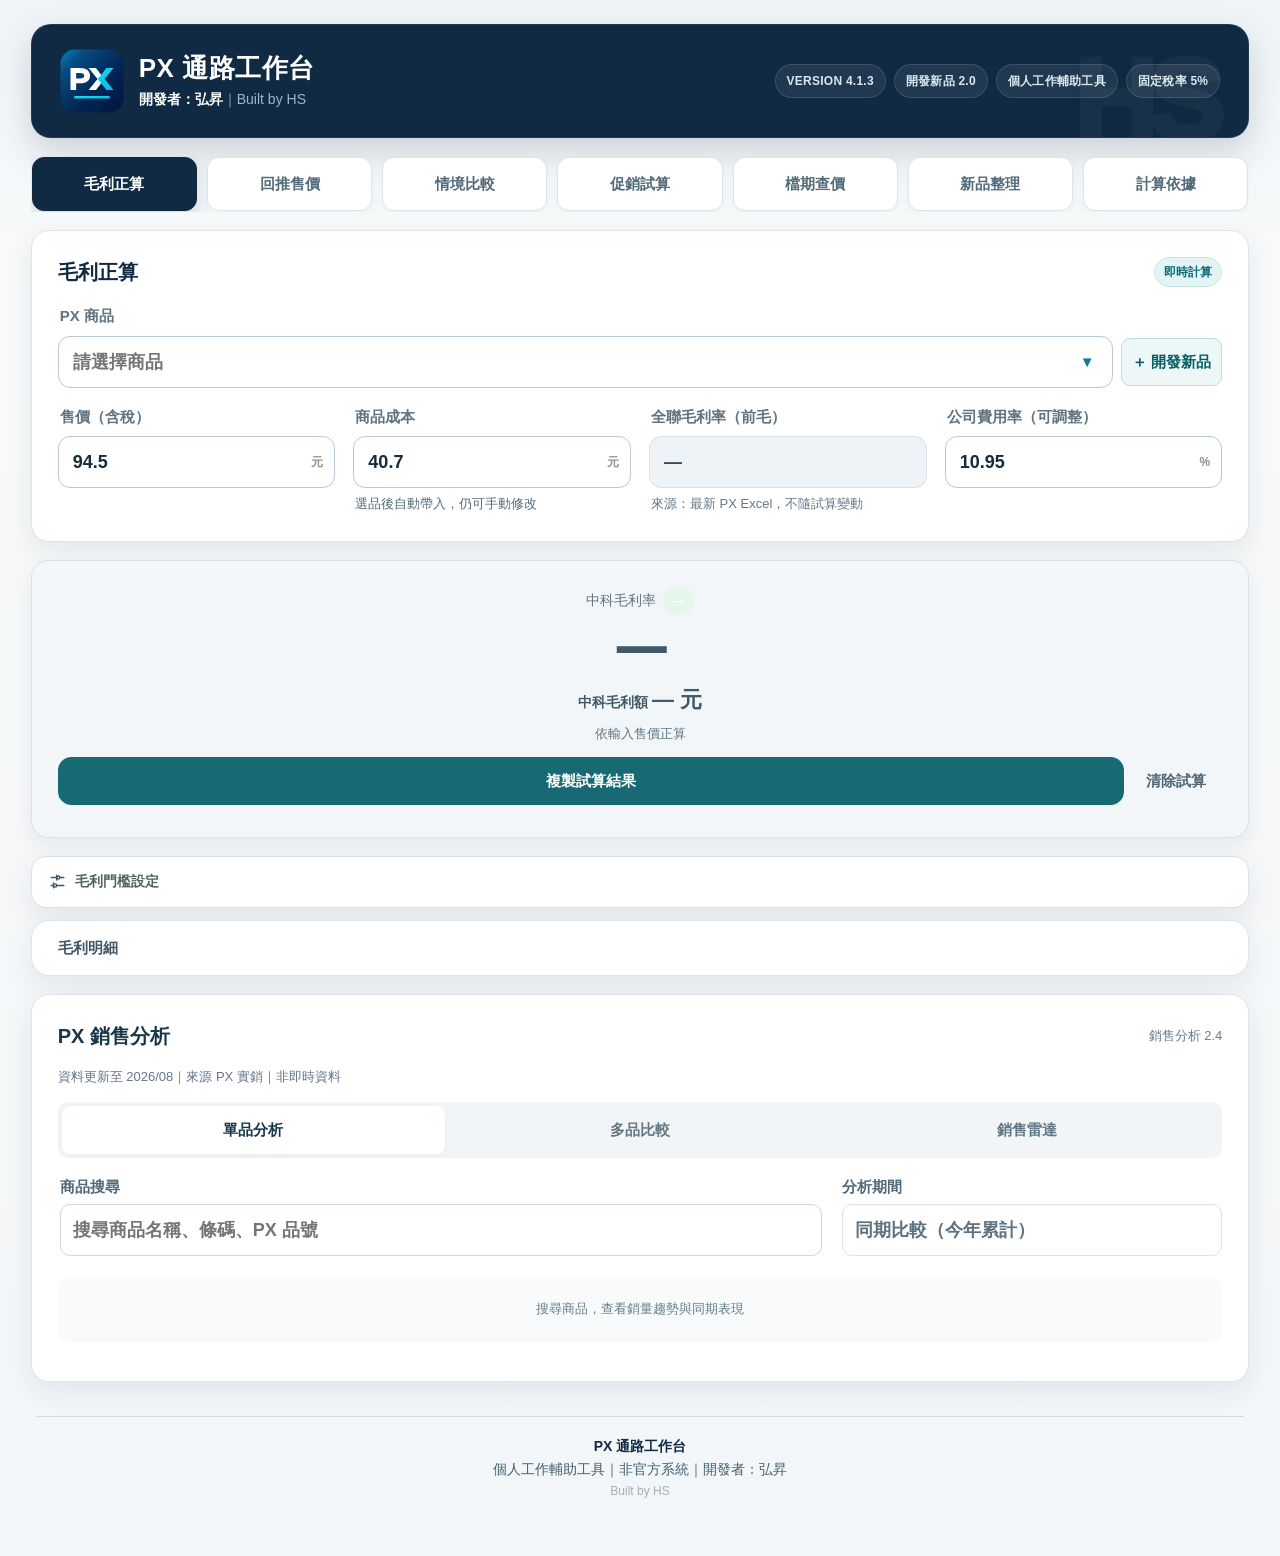
==== commit f8b620d9: "Release PX new product calculator v2 as v4.1.3" ====
--- a/index.html
+++ b/index.html
@@ -31,7 +31,7 @@
 <link rel="stylesheet" href="px-sales-multi.css?v=4.1.18-rsp-confirmed">
 <link rel="stylesheet" href="px-sales-radar.css?v=4.1.18-rsp-confirmed">
 <link rel="stylesheet" href="px-sales-update.css?v=4.1.18-rsp-confirmed">
-<link rel="stylesheet" href="new-product-calculator.css?v=4.1.11-poya">
+<link rel="stylesheet" href="new-product-calculator.css?v=4.1.3-new-product-v2">
 <style>
 :root{
  --op:#086b42;--op2:#16945b;--op3:#dff3e8;--earth:#8bc78f;
@@ -238,13 +238,13 @@
 @media(max-width:620px){.px-info-card .px-info-grid,#calc .calc-product-data .px-info-grid,#reverse .reverse-product-data .px-info-grid,#promo .promo-product-data .px-info-grid{grid-template-columns:repeat(2,minmax(0,1fr))}}
 @media(max-width:320px){.px-info-card .px-metric{padding:7px}.px-info-card .px-metric b{font-size:13px}}
 </style>
-<link rel="stylesheet" href="desktop-readability.css?v=4.1.19-desktop-readability">
+<link rel="stylesheet" href="desktop-readability.css?v=4.1.21-desktop-readability">
 </head>
 <body>
 <main class="app">
 <header class="hero">
  <div class="brand"><img class="brand-logo" src="assets/brand/px-logo.svg" alt="PX"><div class="brand-copy"><h1>PX 通路工作台</h1><p><span class="developer-primary">開發者：弘昇</span><span class="developer-secondary">｜Built by HS</span></p></div></div>
- <div class="meta"><span class="pill">VERSION 4.1.2</span><span class="pill">個人工作輔助工具</span><span class="pill">固定稅率 5%</span></div>
+ <div class="meta"><span class="pill">VERSION 4.1.3</span><span class="pill">開發新品 2.0</span><span class="pill">個人工作輔助工具</span><span class="pill">固定稅率 5%</span></div>
 </header>
 
 <div class="tabs-shell"><nav class="tabs">
@@ -720,7 +720,7 @@
 setupThresholdSettings();
 syncReverseQuickTarget();
 calcC();calcR();calcS();updatePromoUI();
-if("serviceWorker"in navigator)window.addEventListener("load",()=>navigator.serviceWorker.register("service-worker.js?v=4.1.19-desktop-readability",{updateViaCache:"none"}));
+if("serviceWorker"in navigator)window.addEventListener("load",()=>navigator.serviceWorker.register("service-worker.js?v=4.1.3-new-product-v2",{updateViaCache:"none"}));
 </script>
 <script src="px-promo-ui.js"></script>
 <script src="scenario-summary.js?v=4.1.2-scenario-source"></script>
@@ -741,5 +741,5 @@
 <script src="competitor-price-ui.js"></script>
 <script src="competitor-candidate-core.js?v=4.1.11-poya"></script>
 <script src="campaign-lookup-ui.js?v=4.1.11-poya"></script>
-<script src="new-product-calculator.js?v=4.1.11-poya"></script>
+<script src="new-product-calculator.js?v=4.1.3-new-product-v2"></script>
 </body></html>
--- a/new-product-calculator.css
+++ b/new-product-calculator.css
@@ -8,3 +8,31 @@
 #calc .new-px-help{margin:0 0 12px;color:#607482;font-size:12px;line-height:1.5}#calc .new-px-quick{grid-column:1/-1;display:grid;grid-template-columns:repeat(3,minmax(0,1fr));gap:6px}#calc .new-px-quick button{min-height:44px;border:1px solid #d8e2e8;border-radius:9px;background:#f8fbfc;color:#405769;font-size:13px;font-weight:700}#calc .new-px-quick button.px-common-target{border-color:#91c5cb;color:#075f68}#calc .new-px-quick button[aria-pressed=true]{background:#173c50;border-color:#173c50;color:#fff}
 #calc .new-px-result{padding:15px 14px;background:#f5fafb;border-color:#c9e3e5}#calc .new-px-result-head{display:flex;justify-content:space-between;align-items:center;gap:8px;margin-bottom:13px}#calc .new-px-result-head h3{margin:0;color:#153f52;font-size:15px}#calc .new-px-terms,#calc .new-px-company{display:grid;grid-template-columns:repeat(2,minmax(0,1fr));gap:12px}#calc .new-px-result span{display:block;color:#607482;font-size:11px}#calc .new-px-result b{display:block;margin-top:4px;color:#153f52;font-size:17px;font-variant-numeric:tabular-nums;white-space:nowrap}#calc .new-px-result .margin-status{color:#fff}
 #calc .new-px-offer{padding:18px 8px;margin:14px 0;text-align:center;background:#eaf5f6;border:1px solid #cee5e7;border-radius:12px}#calc .new-px-offer span{font-size:13px;color:#075f68;font-weight:700}#calc .new-px-offer strong{display:block;margin-top:6px;font-size:40px;line-height:1.15;color:#123e51;font-variant-numeric:tabular-nums;white-space:nowrap}#calc .new-px-fee-note{font-size:11px;color:#607482;margin:12px 0 0}#calc .new-px-result .copy-actions{display:flex;flex-direction:row;flex-wrap:wrap;align-items:center;gap:6px;margin-top:12px}#calc .new-px-result .copy-result{flex:1;min-height:44px}
+#calc[data-calculator-mode=new] .new-product-mode b{font-size:18px}
+#calc[data-calculator-mode=new] .new-product-mode small{font-size:13px;color:#486070}
+#calc[data-calculator-mode=new] .grid label{font-size:15px;line-height:1.5}
+#calc[data-calculator-mode=new] .grid label small{font-size:12px;font-weight:400}
+#calc[data-calculator-mode=new] .grid input{font-size:18px;min-height:48px}
+#calc .new-channel-switch button{padding:10px 6px;font-size:15px;line-height:1.45}
+#calc .new-channel-switch button small{font-size:13px;font-weight:400}
+#calc .new-px-help{font-size:14px;color:#486070}
+#calc .new-px-target .new-px-quick{margin-top:8px}
+#calc .new-px-result-head h3{font-size:19px}
+#calc .new-px-company span{font-size:13px;color:#486070}
+#calc .new-px-company b{font-size:18px;white-space:normal;overflow-wrap:anywhere}
+#calc .new-px-offer strong{font-size:clamp(26px,6vw,42px);white-space:normal;overflow-wrap:anywhere}
+#calc .new-px-fee-note{font-size:13px;line-height:1.6}
+#calc .new-target-status{display:inline-block!important;padding:5px 8px;border-radius:7px;font-size:13px!important;font-weight:700;color:#465b6c;background:#e8eef2;white-space:normal}
+#calc .new-target-status[data-tone=met]{color:#075c50;background:#dfeee9}
+#calc .new-target-status[data-tone=below]{color:#785013;background:#faf0da}
+#calc .new-target-status[data-tone=loss]{color:#962f43;background:#f9e7eb}
+#calc .new-rsp-comparison h3{margin:0 0 6px;font-size:19px}
+#calc .new-rsp-comparison>p{font-size:13px;color:#486070;margin:0 0 14px;line-height:1.6}
+#calc .new-rsp-grid{display:grid;grid-template-columns:repeat(3,minmax(0,1fr));gap:12px}
+#calc .new-rsp-card{min-width:0;background:#f6f9fb;border:1px solid #dce5eb;border-radius:10px;padding:12px}
+#calc .new-rsp-card label{display:block;font-size:14px;margin-bottom:8px}
+#calc .new-rsp-card input{font-size:18px;min-height:46px;min-width:0;width:100%}
+#calc .new-rsp-output{display:grid;gap:6px;margin-top:12px;font-size:13px;color:#486070;overflow-wrap:anywhere}
+#calc .new-rsp-output strong{font-size:25px;color:#153f52}
+@media(min-width:900px){#calc[data-calculator-mode=new] .grid label{font-size:17px}#calc[data-calculator-mode=new] .grid input{font-size:21px;min-height:52px}#calc .new-rsp-card input{min-height:52px}#calc .new-channel-switch button{font-size:18px}#calc .new-channel-switch button small{font-size:15px}#calc .new-px-company span{font-size:15px}#calc .new-px-company b{font-size:22px}}
+@media(max-width:600px){#calc .new-rsp-grid{grid-template-columns:1fr}#calc .new-rsp-card{padding:12px}#calc .new-rsp-output{grid-template-columns:repeat(2,minmax(0,1fr));align-items:center}#calc .new-rsp-output strong{grid-column:1}#calc .new-rsp-output .new-target-status{grid-column:1/-1}}
--- a/desktop-readability.css
+++ b/desktop-readability.css
@@ -41,7 +41,7 @@
   .app .product-search { padding-right: 56px; }
   .app .product-option { min-height: 50px; padding: 12px 14px; font-size: 15px; line-height: 1.5; }
   .app .product-section-title { font-size: 13px; padding: 12px 14px 8px; }
-  .app .product-options { max-height: min(420px, 56vh); }
+  .app .product-options { max-height: min(420px, 41dvh); }
   .app :is(button, .tab) { min-height: 48px; font-size: 15px; line-height: 1.45; }
   .app button { min-width: 0; overflow-wrap: anywhere; }
   .app .tab { min-height: 54px; }
@@ -177,6 +177,7 @@
   .app :is(.sales2, .sales22, .sales23, .sales-explorer) button { min-height: 48px; font-size: 15px; }
   .app :is(.sales2-search-results, .sales-search-results) b { font-size: 15px; }
   .app :is(.sales2-search-results, .sales-search-results) small { font-size: 13px; }
+  .app :is(.sales2-search-results, .sales22 .sales-search-results) { max-height: min(340px, 24dvh); overflow-y: auto; }
   .app :is(.sales2-badge, .sales2-trend-chip, .sales23-trend) { font-size: 12px; line-height: 1.5; white-space: normal; }
   .app :is(.sales2-kpis, .sales22-kpis, .sales23-kpis) { grid-template-columns: repeat(auto-fit, minmax(200px, 1fr)); gap: 18px; }
   .app :is(.sales2-kpis, .sales22-kpis, .sales23-kpis) article { padding: 20px; }
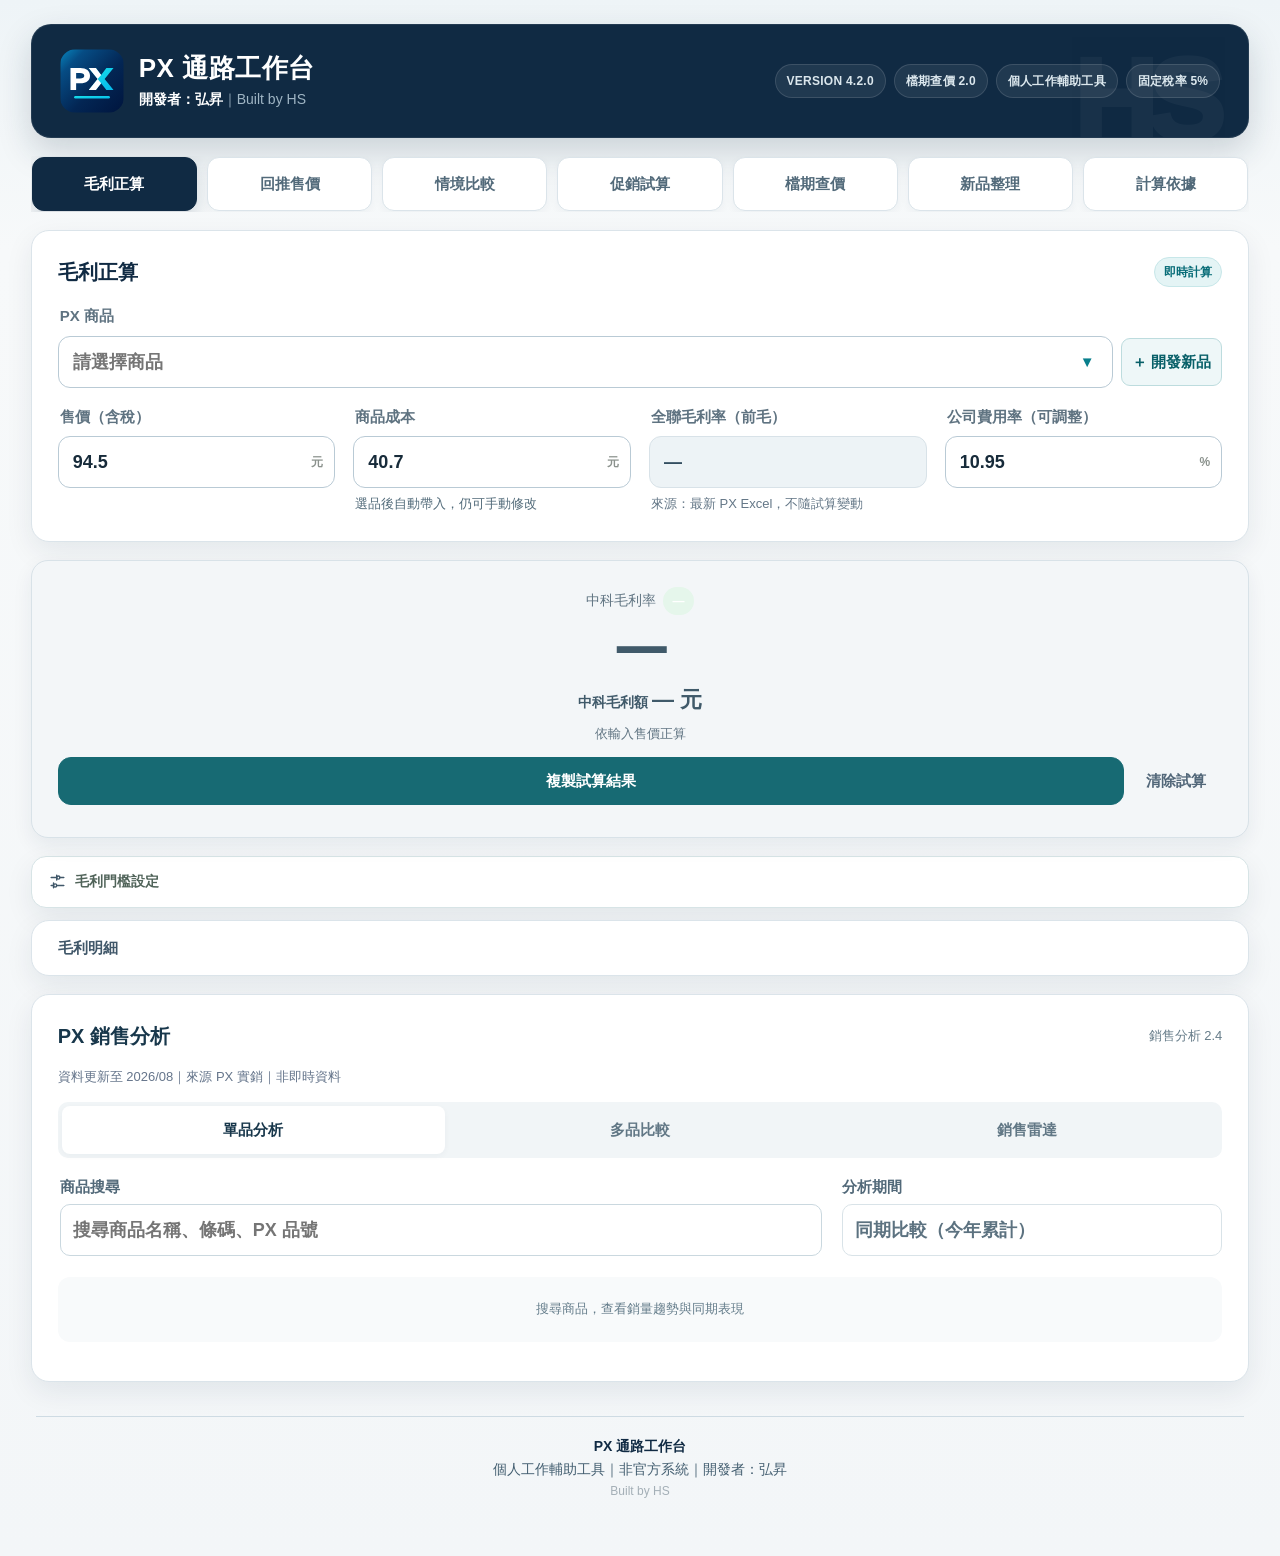
==== commit 48f7a99f: "feat(px): campaign price center v2" ====
--- a/index.html
+++ b/index.html
@@ -26,6 +26,7 @@
 <link rel="stylesheet" href="px-promo.css">
 <link rel="stylesheet" href="competitor-price.css">
 <link rel="stylesheet" href="campaign-lookup-ui.css?v=4.1.11-poya">
+<link rel="stylesheet" href="price-center.css?v=4.2.0">
 <link rel="stylesheet" href="px-sales-explorer.css?v=4.1.2-sales-phase2">
 <link rel="stylesheet" href="px-sales-dashboard.css?v=4.1.18-rsp-confirmed">
 <link rel="stylesheet" href="px-sales-multi.css?v=4.1.18-rsp-confirmed">
@@ -244,7 +245,7 @@
 <main class="app">
 <header class="hero">
  <div class="brand"><img class="brand-logo" src="assets/brand/px-logo.svg" alt="PX"><div class="brand-copy"><h1>PX 通路工作台</h1><p><span class="developer-primary">開發者：弘昇</span><span class="developer-secondary">｜Built by HS</span></p></div></div>
- <div class="meta"><span class="pill">VERSION 4.1.3</span><span class="pill">開發新品 2.0</span><span class="pill">個人工作輔助工具</span><span class="pill">固定稅率 5%</span></div>
+ <div class="meta"><span class="pill">VERSION 4.2.0</span><span class="pill">檔期查價 2.0</span><span class="pill">個人工作輔助工具</span><span class="pill">固定稅率 5%</span></div>
 </header>
 
 <div class="tabs-shell"><nav class="tabs">
@@ -720,7 +721,7 @@
 setupThresholdSettings();
 syncReverseQuickTarget();
 calcC();calcR();calcS();updatePromoUI();
-if("serviceWorker"in navigator)window.addEventListener("load",()=>navigator.serviceWorker.register("service-worker.js?v=4.1.3-new-product-v2",{updateViaCache:"none"}));
+if("serviceWorker"in navigator)window.addEventListener("load",()=>navigator.serviceWorker.register("service-worker.js?v=4.2.0",{updateViaCache:"none"}));
 </script>
 <script src="px-promo-ui.js"></script>
 <script src="scenario-summary.js?v=4.1.2-scenario-source"></script>
@@ -741,5 +742,7 @@
 <script src="competitor-price-ui.js"></script>
 <script src="competitor-candidate-core.js?v=4.1.11-poya"></script>
 <script src="campaign-lookup-ui.js?v=4.1.11-poya"></script>
+<script src="price-center-core.js?v=4.2.0"></script>
+<script src="price-center-ui.js?v=4.2.0"></script>
 <script src="new-product-calculator.js?v=4.1.3-new-product-v2"></script>
 </body></html>
--- a/price-center.css
+++ b/price-center.css
@@ -0,0 +1,51 @@
+/* Scoped to the price lookup workspace; calculator/sales/demo layouts are untouched. */
+#priceCenter{--pc-ink:#173449;--pc-muted:#526779;--pc-line:#dce6eb;--pc-teal:#076c71;color:var(--pc-ink);font-size:16px;line-height:1.55;max-width:100%;}
+#priceCenter *, .pc-dialog *{box-sizing:border-box;min-width:0}
+#priceCenter [hidden]{display:none!important}
+#priceCenter h2{font-size:clamp(24px,2.2vw,32px);margin:4px 0 8px;line-height:1.3}
+#priceCenter h3{font-size:21px;line-height:1.4;margin:8px 0}
+#priceCenter h4{font-size:18px;margin:0}
+#priceCenter p{margin:8px 0}#priceCenter small{font-size:13px;line-height:1.6;color:var(--pc-muted);overflow-wrap:anywhere}
+#priceCenter button,.pc-dialog button{min-height:44px;border:1px solid #cbdbe1;background:#f7fafb;color:#183b4b;border-radius:9px;padding:9px 14px;font:inherit;cursor:pointer;white-space:normal;overflow-wrap:anywhere}
+#priceCenter button:hover,.pc-dialog button:hover{background:#eaf3f4}#priceCenter button:disabled{opacity:.55;cursor:default}
+#priceCenter button:focus-visible,#priceCenter input:focus-visible,#priceCenter select:focus-visible,.pc-dialog :focus-visible{outline:3px solid #42a7b0;outline-offset:3px}
+#priceCenter .pc-primary,.pc-dialog .pc-primary{background:#163e50;color:white;border-color:#163e50}
+.pc-heading{display:flex;align-items:center;justify-content:space-between;gap:24px;margin:14px 0 24px}.pc-heading p{color:var(--pc-muted)}
+.pc-eyebrow{font-size:14px;font-weight:700;letter-spacing:.05em;color:#076c71}.pc-local{font-size:13px;color:#526779;max-width:220px}
+.pc-tabs{display:grid;grid-template-columns:repeat(3,minmax(0,1fr));gap:8px;padding:6px;background:#eaf0f3;border-radius:12px;margin-bottom:20px}
+#priceCenter .pc-tabs button{border:0;background:transparent;font-size:16px;font-weight:650}#priceCenter .pc-tabs [aria-selected=true]{background:white;color:#075e68;box-shadow:0 1px 5px #17344916}
+#pcNotice:not(:empty){padding:12px 16px;background:#edf6f7;border-left:3px solid #257b82;border-radius:5px;margin:12px 0}
+.pc-search-area{background:white;border:1px solid var(--pc-line);border-radius:16px;padding:22px;margin-bottom:24px}
+#priceCenter label{display:grid;gap:6px;font-size:15px;font-weight:600;align-content:start}
+#priceCenter input:not([type=checkbox]),#priceCenter select,.pc-dialog input:not([type=checkbox]){font:inherit;width:100%;min-height:46px;border:1px solid #b7cbd5;border-radius:8px;background:white;color:#183b4b;padding:9px 11px;max-width:100%}
+.pc-search-line{display:grid;grid-template-columns:minmax(0,1fr) auto;gap:10px;margin-top:6px}
+.pc-recent{display:flex;gap:7px;align-items:center;flex-wrap:wrap;margin:12px 0}.pc-recent span{font-size:13px;color:#526779}#priceCenter .pc-recent button{font-size:13px;min-height:36px;padding:5px 10px}
+#priceCenter summary{cursor:pointer;min-height:44px;padding:10px 0;font-weight:600;font-size:15px;overflow-wrap:anywhere}
+.pc-filter-grid{display:grid;grid-template-columns:repeat(3,minmax(0,1fr));gap:14px;padding:10px 0}
+.pc-count{font-size:14px;color:#526779}.pc-options{display:grid;grid-template-columns:repeat(2,minmax(0,1fr));gap:8px}
+#priceCenter .pc-options button{text-align:left;display:grid;gap:4px;background:white}.pc-options span{font-size:13px;color:#526779}.pc-options b{font-size:16px}
+.pc-section-title{display:flex;justify-content:space-between;align-items:center;gap:14px;margin:20px 0 12px}.pc-section-title>span{font-size:14px;color:#526779}
+.pc-product{background:white;border:1px solid var(--pc-line);border-radius:14px;padding:20px;box-shadow:0 2px 7px #17344905;overflow-wrap:anywhere;margin-bottom:12px}
+.pc-product.pc-base{border-color:#9cc6cb;background:#fbfdfd;border-top:3px solid #207780}
+.pc-product-heading{display:grid;grid-template-columns:88px minmax(0,1fr);gap:16px;align-items:start}
+.pc-tags{display:flex;flex-wrap:wrap;gap:5px}.pc-tags span{font-size:12px;background:#edf3f5;color:#315363;padding:3px 7px;border-radius:5px}
+#priceCenter .pc-product-heading h3{font-size:19px;margin:8px 0}.pc-product-heading p{font-size:14px;color:#526779}
+#priceCenter .pc-image,.pc-image{display:flex;width:88px;height:100px;border-radius:8px;border:0;background:#f1f5f6;align-items:center;justify-content:center;flex-direction:column;padding:6px}
+.pc-image img{max-width:100%;max-height:100%;object-fit:contain}.pc-placeholder svg{width:38px;height:38px;fill:none;stroke:#8196a2;stroke-width:2}.pc-placeholder small{font-size:11px!important;text-align:center}
+.pc-prices{display:grid;grid-template-columns:repeat(2,minmax(0,1fr));gap:16px;border-top:1px solid #edf1f3;margin-top:16px;padding-top:14px}.pc-prices>div{display:flex;flex-direction:column;gap:5px}.pc-prices>div>span{font-size:13px;color:#526779}
+#priceCenter .pc-price{font-size:29px;line-height:1.3;font-variant-numeric:tabular-nums;white-space:nowrap;color:#173449}.pc-price small{font-weight:400;padding-left:4px}
+.pc-reference{display:grid;gap:4px}.pc-reference>span{font-size:12px;color:#866332}.pc-missing{font-size:14px!important;color:#7a6243!important}
+.pc-unit{display:flex;flex-wrap:wrap;justify-content:space-between;gap:6px;border-radius:7px;background:#f3f7f9;padding:9px 12px;margin:15px 0 9px;font-size:14px}.pc-unit b{font-weight:600}
+.pc-observed{display:block;margin-bottom:10px}.pc-actions{display:flex;flex-wrap:wrap;gap:8px;margin:12px 0}.pc-product details{border-top:1px solid #e8eff2;margin-top:10px}.pc-details{font-size:14px;overflow-wrap:anywhere}.pc-details p{white-space:pre-wrap}
+.pc-product-grid{display:grid;grid-template-columns:repeat(2,minmax(0,1fr));gap:16px}.pc-product-grid .pc-product{margin:0}.pc-product-grid>.pc-product{height:100%}
+.pc-tier{margin:14px 0;padding:8px 0;border-top:1px solid var(--pc-line)}#priceCenter .pc-tier>summary{font-size:18px}
+.pc-compare-controls{display:flex;gap:14px;flex-wrap:wrap;background:white;border-radius:12px;padding:16px;border:1px solid var(--pc-line)}.pc-compare-controls>label{flex:1 1 160px}
+.pc-context{font-size:14px;color:#526779}.pc-compare-row{margin:20px 0;padding-bottom:18px;border-bottom:1px solid var(--pc-line)}.pc-compare-row>.pc-section-title{align-items:start}
+.pc-delta{display:grid;gap:5px;background:#f1f6f7;border-radius:10px;padding:16px;margin-bottom:12px}.pc-delta b{font-size:19px}.pc-delta strong{font-size:24px;font-variant-numeric:tabular-nums}.pc-delta.lower b,.pc-delta.lower strong{color:#17674e}.pc-delta.higher b,.pc-delta.higher strong{color:#9b3f39}.pc-delta.same b{color:#526779}
+.pc-rank{background:#edf6f3;padding:12px;border-radius:8px;color:#1c6555}
+.pc-empty{padding:24px;background:#f4f7f9;border-radius:12px;color:#526779;margin:16px 0;font-size:16px}
+.pc-favorite-toolbar{padding:20px;background:#fff;border:1px solid var(--pc-line);border-radius:12px;margin:16px 0}.pc-set-list{display:grid;grid-template-columns:repeat(2,minmax(0,1fr));gap:14px}.pc-set-list article{padding:18px;border:1px solid var(--pc-line);border-radius:10px;background:white}
+.pc-legacy{margin:28px 0;border-top:1px solid #ccdce4;padding:14px 0}.pc-legacy>summary{cursor:pointer;padding:12px;font-size:16px;color:#315363}
+.pc-dialog{max-width:600px;width:calc(100% - 24px);max-height:90dvh;overflow-y:auto;border:1px solid #c5d7dd;border-radius:16px;padding:24px;color:#173449;font:16px/1.6 system-ui,sans-serif;overflow-wrap:anywhere}.pc-dialog::backdrop{background:#102d4660}.pc-dialog label{display:block;margin:15px 0}.pc-dialog-close{display:block;margin-left:auto}.pc-dialog h3{font-size:22px}.pc-zoom{display:block;max-width:100%;max-height:60vh;margin:auto;object-fit:contain}
+@media(min-width:1200px){#campaign.active{max-width:1400px;margin-left:auto;margin-right:auto}#priceCenter .pc-base .pc-product-heading h3{font-size:24px}#priceCenter .pc-base .pc-price{font-size:34px}.pc-base .pc-prices{max-width:850px}.pc-compare-list{display:grid;grid-template-columns:repeat(2,minmax(0,1fr));gap:20px}.pc-compare-row{margin-top:4px}}
+@media(max-width:650px){#priceCenter{font-size:16px}.pc-heading{display:block;margin:12px 0 16px}.pc-local{display:block;margin-top:10px}.pc-tabs{gap:4px;padding:4px}#priceCenter .pc-tabs button{font-size:14px;padding:10px 4px}.pc-search-area{padding:14px}.pc-search-line{grid-template-columns:minmax(0,1fr)}.pc-options,.pc-product-grid,.pc-set-list{grid-template-columns:minmax(0,1fr)}.pc-filter-grid{grid-template-columns:repeat(2,minmax(0,1fr))}.pc-product{padding:14px}.pc-product-heading{grid-template-columns:64px minmax(0,1fr);gap:10px}#priceCenter .pc-image{width:64px;height:82px}.pc-product-heading h3{font-size:18px!important}.pc-prices{gap:10px}#priceCenter .pc-price{font-size:25px}.pc-section-title{align-items:start}.pc-section-title>span{max-width:90px}.pc-compare-controls{padding:12px;gap:10px}.pc-compare-controls>label{flex-basis:130px}.pc-dialog{padding:16px}}
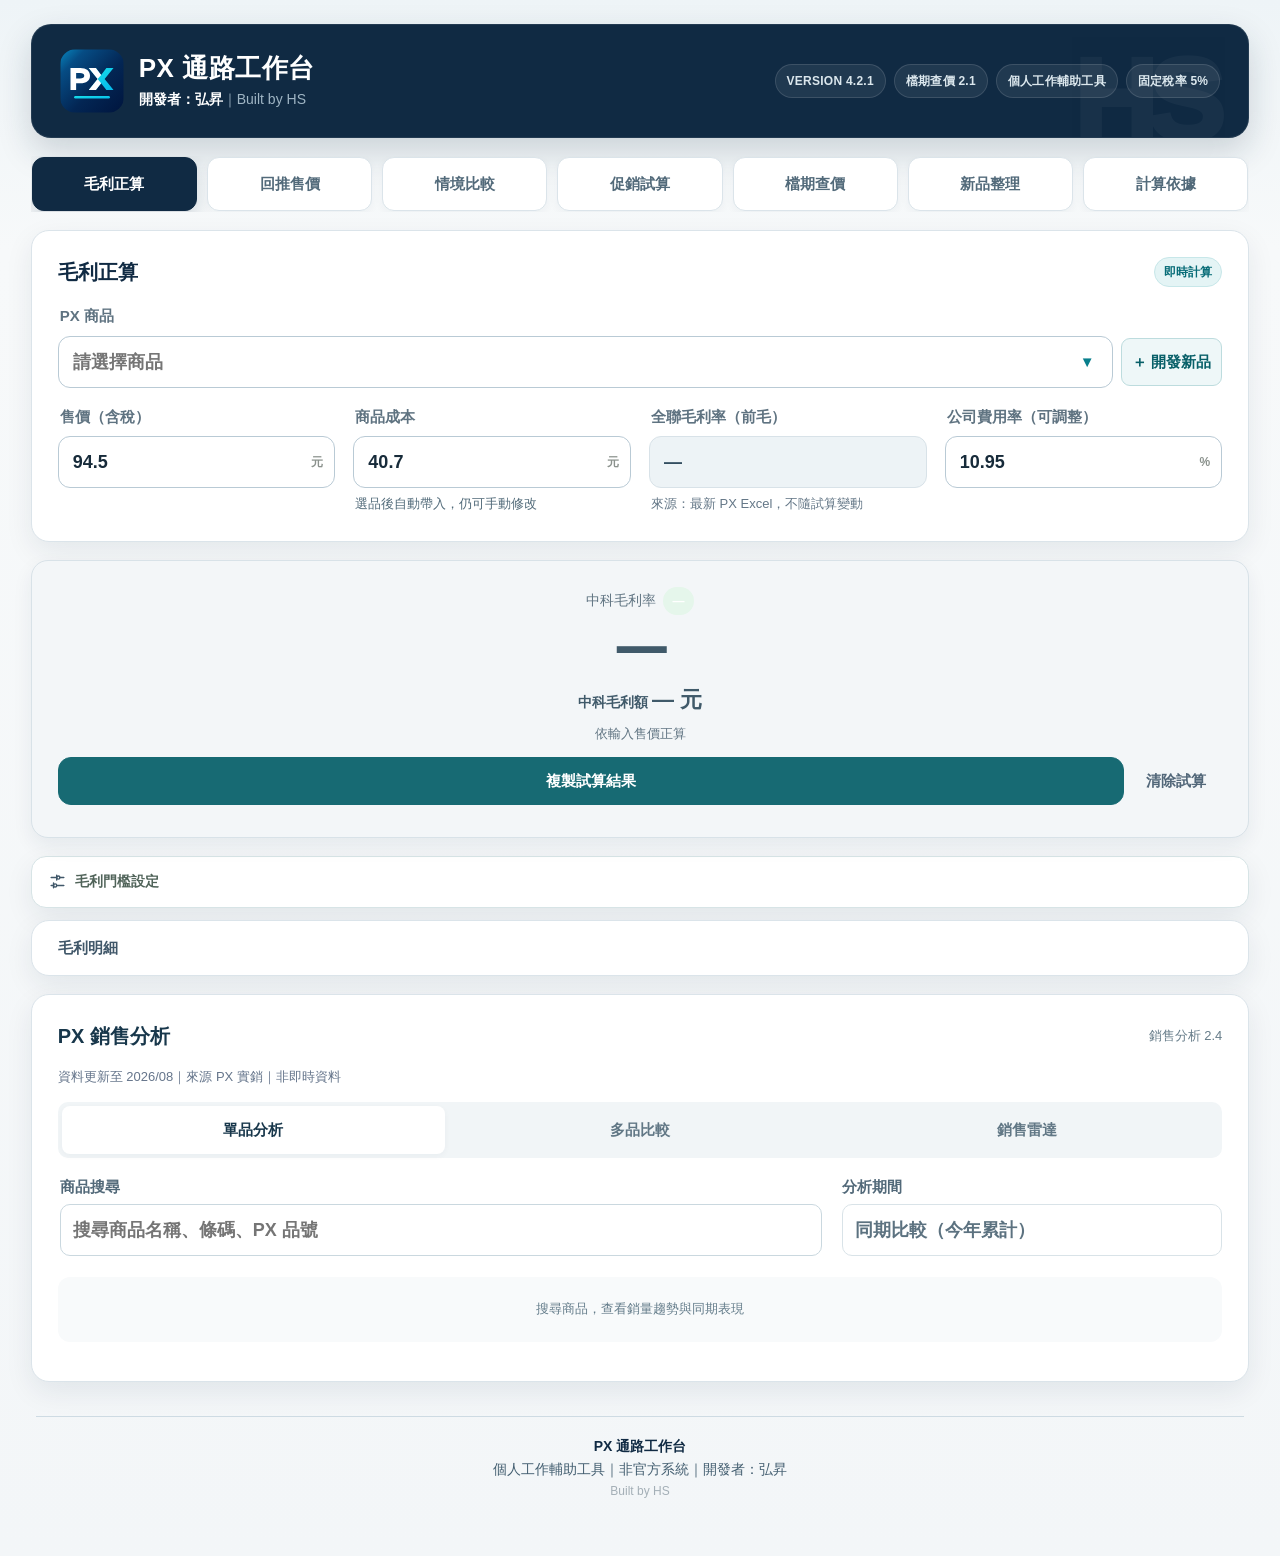
==== commit 34a4523b: "feat(px): campaign price center v2.1 duel (cherry picked from commit 33f0a577d3a6ac371b264c4e96a5b9d" ====
--- a/index.html
+++ b/index.html
@@ -26,7 +26,7 @@
 <link rel="stylesheet" href="px-promo.css">
 <link rel="stylesheet" href="competitor-price.css">
 <link rel="stylesheet" href="campaign-lookup-ui.css?v=4.1.11-poya">
-<link rel="stylesheet" href="price-center.css?v=4.2.0">
+<link rel="stylesheet" href="price-center.css?v=4.2.1">
 <link rel="stylesheet" href="px-sales-explorer.css?v=4.1.2-sales-phase2">
 <link rel="stylesheet" href="px-sales-dashboard.css?v=4.1.18-rsp-confirmed">
 <link rel="stylesheet" href="px-sales-multi.css?v=4.1.18-rsp-confirmed">
@@ -245,7 +245,7 @@
 <main class="app">
 <header class="hero">
  <div class="brand"><img class="brand-logo" src="assets/brand/px-logo.svg" alt="PX"><div class="brand-copy"><h1>PX 通路工作台</h1><p><span class="developer-primary">開發者：弘昇</span><span class="developer-secondary">｜Built by HS</span></p></div></div>
- <div class="meta"><span class="pill">VERSION 4.2.0</span><span class="pill">檔期查價 2.0</span><span class="pill">個人工作輔助工具</span><span class="pill">固定稅率 5%</span></div>
+ <div class="meta"><span class="pill">VERSION 4.2.1</span><span class="pill">檔期查價 2.1</span><span class="pill">個人工作輔助工具</span><span class="pill">固定稅率 5%</span></div>
 </header>
 
 <div class="tabs-shell"><nav class="tabs">
@@ -721,7 +721,7 @@
 setupThresholdSettings();
 syncReverseQuickTarget();
 calcC();calcR();calcS();updatePromoUI();
-if("serviceWorker"in navigator)window.addEventListener("load",()=>navigator.serviceWorker.register("service-worker.js?v=4.2.0",{updateViaCache:"none"}));
+if("serviceWorker"in navigator)window.addEventListener("load",()=>navigator.serviceWorker.register("service-worker.js?v=4.2.1",{updateViaCache:"none"}));
 </script>
 <script src="px-promo-ui.js"></script>
 <script src="scenario-summary.js?v=4.1.2-scenario-source"></script>
@@ -742,7 +742,7 @@
 <script src="competitor-price-ui.js"></script>
 <script src="competitor-candidate-core.js?v=4.1.11-poya"></script>
 <script src="campaign-lookup-ui.js?v=4.1.11-poya"></script>
-<script src="price-center-core.js?v=4.2.0"></script>
-<script src="price-center-ui.js?v=4.2.0"></script>
+<script src="price-center-core.js?v=4.2.1"></script>
+<script src="price-center-ui.js?v=4.2.1"></script>
 <script src="new-product-calculator.js?v=4.1.3-new-product-v2"></script>
 </body></html>
--- a/price-center.css
+++ b/price-center.css
@@ -49,3 +49,43 @@
 .pc-dialog{max-width:600px;width:calc(100% - 24px);max-height:90dvh;overflow-y:auto;border:1px solid #c5d7dd;border-radius:16px;padding:24px;color:#173449;font:16px/1.6 system-ui,sans-serif;overflow-wrap:anywhere}.pc-dialog::backdrop{background:#102d4660}.pc-dialog label{display:block;margin:15px 0}.pc-dialog-close{display:block;margin-left:auto}.pc-dialog h3{font-size:22px}.pc-zoom{display:block;max-width:100%;max-height:60vh;margin:auto;object-fit:contain}
 @media(min-width:1200px){#campaign.active{max-width:1400px;margin-left:auto;margin-right:auto}#priceCenter .pc-base .pc-product-heading h3{font-size:24px}#priceCenter .pc-base .pc-price{font-size:34px}.pc-base .pc-prices{max-width:850px}.pc-compare-list{display:grid;grid-template-columns:repeat(2,minmax(0,1fr));gap:20px}.pc-compare-row{margin-top:4px}}
 @media(max-width:650px){#priceCenter{font-size:16px}.pc-heading{display:block;margin:12px 0 16px}.pc-local{display:block;margin-top:10px}.pc-tabs{gap:4px;padding:4px}#priceCenter .pc-tabs button{font-size:14px;padding:10px 4px}.pc-search-area{padding:14px}.pc-search-line{grid-template-columns:minmax(0,1fr)}.pc-options,.pc-product-grid,.pc-set-list{grid-template-columns:minmax(0,1fr)}.pc-filter-grid{grid-template-columns:repeat(2,minmax(0,1fr))}.pc-product{padding:14px}.pc-product-heading{grid-template-columns:64px minmax(0,1fr);gap:10px}#priceCenter .pc-image{width:64px;height:82px}.pc-product-heading h3{font-size:18px!important}.pc-prices{gap:10px}#priceCenter .pc-price{font-size:25px}.pc-section-title{align-items:start}.pc-section-title>span{max-width:90px}.pc-compare-controls{padding:12px;gap:10px}.pc-compare-controls>label{flex-basis:130px}.pc-dialog{padding:16px}}
+/* 2.1: aligned rows, fixed OP column, intentional desktop-only horizontal region. */
+.pc-duel-toolbar{display:flex;justify-content:space-between;gap:12px;flex-wrap:wrap;align-items:center;margin:16px 0}
+.pc-view-switch,.pc-quantity-shortcuts{display:flex;gap:6px;flex-wrap:wrap}
+#priceCenter [data-pc-detail][aria-pressed=true],#priceCenter [data-pc-quantity][aria-pressed=true]{background:#163e50;color:#fff;border-color:#163e50}
+.pc-duel-scroll{max-width:100%;overflow-x:auto;border:1px solid #cbdce1;border-radius:14px;isolation:isolate;background:#fff;scrollbar-color:#8daeb5 #eff4f6}
+.pc-duel-grid{display:grid;grid-template-columns:repeat(var(--duel-columns),minmax(250px,1fr));grid-template-rows:repeat(var(--duel-rows),auto);min-width:100%;width:max-content}
+.pc-duel-column{display:grid;grid-template-rows:subgrid;grid-row:1/-1;width:250px;background:white;min-width:0;overflow-wrap:anywhere}
+.pc-duel-column.pc-base{position:sticky;left:0;z-index:2;background:#f0f7f8;box-shadow:3px 0 8px #183b4b16}
+.pc-duel-cell{padding:16px;border-bottom:1px solid #dce7eb;border-right:1px solid #dce7eb;min-width:0;display:flex;flex-direction:column;align-items:flex-start;gap:7px}
+.pc-field-label{font-size:14px;color:#4d6675;font-weight:600}
+#priceCenter .pc-duel-cell h4{font-size:19px;line-height:1.5;margin:0;color:#183b4b}
+#priceCenter .pc-duel-cell .pc-image{width:100%;height:100px;flex-shrink:0}
+#priceCenter .pc-duel-price{font-size:32px;color:#173e50;line-height:1.25;font-variant-numeric:tabular-nums}
+.pc-duel-cell .pc-delta{margin:0;padding:0;background:transparent}
+.pc-duel-cell .pc-delta strong{font-size:24px}
+.pc-duel-cell .pc-rank{font-size:14px;margin:0}
+.pc-duel-cell details{width:100%}
+.pc-mobile-navigation{display:none}
+@media(min-width:651px){.pc-duel-grid{width:100%}.pc-duel-column{width:auto}.pc-duel-scroll{scroll-padding-left:250px}}
+@media(max-width:650px){
+ .pc-duel-toolbar{display:block}.pc-view-switch{display:grid;grid-template-columns:1fr 1fr}
+ .pc-mobile-navigation{display:flex;align-items:center;justify-content:space-between;gap:6px;margin:12px 0;font-size:14px}
+ #priceCenter .pc-mobile-navigation button{padding:8px;font-size:14px}
+ .pc-duel-scroll{overflow-x:auto;touch-action:pan-y}
+ .pc-duel-grid{width:100%;grid-template-columns:repeat(2,minmax(0,1fr));min-width:0}
+ .pc-duel-column{width:auto}.pc-competitor[data-current=false]{display:none}
+ .pc-duel-cell{padding:10px 8px;gap:6px}
+ #priceCenter .pc-duel-cell h4{font-size:16px;line-height:1.5}
+ #priceCenter .pc-duel-cell .pc-image{height:78px}
+ #priceCenter .pc-duel-price{font-size:26px}
+ .pc-duel-cell .pc-delta strong{font-size:21px}.pc-duel-cell .pc-delta b{font-size:16px}
+ .pc-duel-cell .pc-actions{display:grid;width:100%}
+ #priceCenter .pc-duel-cell button{font-size:14px;padding:8px 6px}
+ .pc-field-label{font-size:13px}.pc-duel-cell b{font-size:15px}
+ .pc-duel-column.pc-base{box-shadow:2px 0 5px #183b4b10}
+}
+/* Direct entry stays reachable after choosing competitors in a long result list. */
+#priceCenter .pc-start-bar{position:sticky;bottom:12px;z-index:12;display:flex;justify-content:center;padding:10px;background:rgba(255,255,255,.96);border:1px solid #c9dce1;border-radius:12px;box-shadow:0 3px 12px #12304416;margin-top:14px}
+#priceCenter .pc-start-bar[hidden]{display:none}
+#priceCenter .pc-start-bar button{min-height:48px;font-size:17px;max-width:100%}
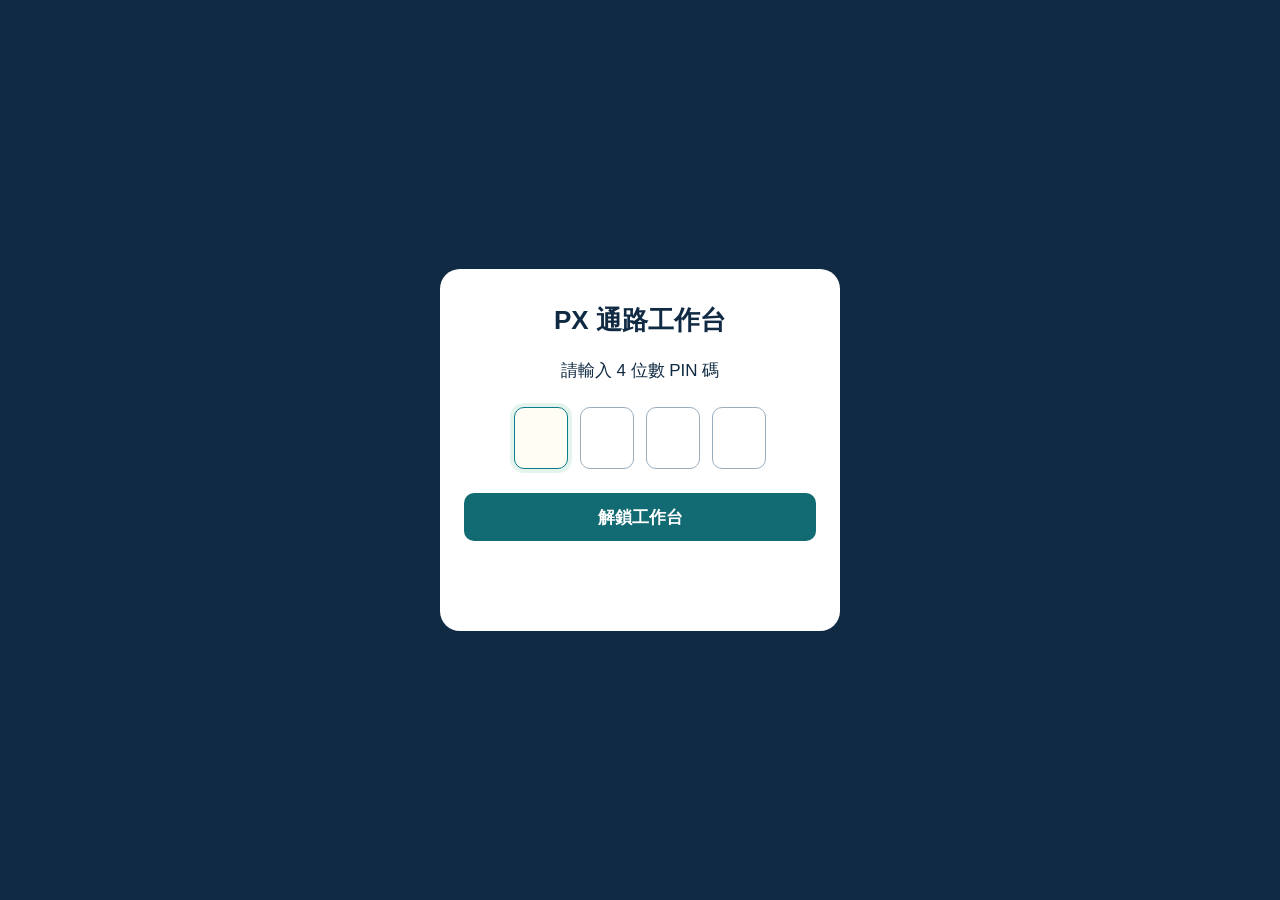
==== commit ddc2ed2c: "feat(px): provisional September quantities and PIN screen lock" ====
--- a/index.html
+++ b/index.html
@@ -1,5 +1,5 @@
 <!doctype html>
-<html lang="zh-Hant">
+<html lang="zh-Hant" class="px-locked">
 <head>
 <meta charset="utf-8">
 <meta name="viewport" content="width=device-width,initial-scale=1,viewport-fit=cover">
@@ -23,6 +23,8 @@
 <link rel="icon" type="image/png" sizes="32x32" href="favicon.png?v=4.1.2">
 <link rel="icon" type="image/svg+xml" href="assets/brand/px-icon.svg?v=4.1.2">
 <title>PX 通路工作台</title>
+<style id="px-lock-first-paint">html.px-locked body>:not(#pxPinGate):not(script):not(style){display:none!important}html.px-locked body{background:#102a43}</style>
+<link rel="stylesheet" href="px-release.css?v=4.3.0">
 <link rel="stylesheet" href="px-promo.css">
 <link rel="stylesheet" href="competitor-price.css">
 <link rel="stylesheet" href="campaign-lookup-ui.css?v=4.1.11-poya">
@@ -245,7 +247,7 @@
 <main class="app">
 <header class="hero">
  <div class="brand"><img class="brand-logo" src="assets/brand/px-logo.svg" alt="PX"><div class="brand-copy"><h1>PX 通路工作台</h1><p><span class="developer-primary">開發者：弘昇</span><span class="developer-secondary">｜Built by HS</span></p></div></div>
- <div class="meta"><span class="pill">VERSION 4.2.1</span><span class="pill">檔期查價 2.1</span><span class="pill">個人工作輔助工具</span><span class="pill">固定稅率 5%</span></div>
+ <div class="meta"><span class="pill">VERSION 4.3.0</span><span class="pill">整合升級</span><span class="pill">個人工作輔助工具</span><span class="pill">固定稅率 5%</span></div>
 </header>
 
 <div class="tabs-shell"><nav class="tabs">
@@ -721,7 +723,7 @@
 setupThresholdSettings();
 syncReverseQuickTarget();
 calcC();calcR();calcS();updatePromoUI();
-if("serviceWorker"in navigator)window.addEventListener("load",()=>navigator.serviceWorker.register("service-worker.js?v=4.2.1",{updateViaCache:"none"}));
+if("serviceWorker"in navigator)window.addEventListener("load",()=>navigator.serviceWorker.register("service-worker.js?v=4.3.0",{updateViaCache:"none"}));
 </script>
 <script src="px-promo-ui.js"></script>
 <script src="scenario-summary.js?v=4.1.2-scenario-source"></script>
@@ -745,4 +747,8 @@
 <script src="price-center-core.js?v=4.2.1"></script>
 <script src="price-center-ui.js?v=4.2.1"></script>
 <script src="new-product-calculator.js?v=4.1.3-new-product-v2"></script>
+<script src="px-pin-config.js?v=4.3.0"></script>
+<script src="px-screen-lock.js?v=4.3.0"></script>
+<script src="px-provisional-data.js?v=4.3.0"></script>
+<script src="px-provisional-sales.js?v=4.3.0"></script>
 </body></html>
--- a/px-release.css
+++ b/px-release.css
@@ -0,0 +1,15 @@
+html.px-locked body> :not(#pxPinGate):not(script):not(style){display:none!important}
+html.px-locked body{background:#102a43}
+#pxPinGate{min-height:100dvh;display:grid;place-items:center;padding:20px;background:#102a43;color:#102a43}
+#pxPinGate[hidden]{display:none}
+.pin-card{width:min(100%,400px);background:#fff;border-radius:20px;padding:32px 24px;text-align:center}
+.pin-card h1{font-size:26px;margin:0 0 18px}.pin-card p{font-size:17px}.pin-boxes{display:flex;gap:12px;justify-content:center;margin:24px 0}
+.pin-boxes input{width:54px;min-width:0;height:62px;text-align:center;font-size:28px;border:1px solid #9aaebe;border-radius:10px}
+.pin-card button{width:100%;min-height:48px;background:#126b73;color:white;font-size:17px;border:0;border-radius:10px}
+.pin-message{min-height:24px;color:#a33030}#pxPinLogout{flex:0 0 auto;display:block;margin:0 0 0 auto;min-height:46px;padding:8px;border:1px solid #5d778a;border-radius:9px;background:#183c50;color:#fff;font-size:18px}.brand{width:100%}
+.px-provisional{margin:16px 0;padding:14px;background:#fffaf0;border:1px solid #e1d2ad;border-radius:12px;min-width:0}
+.px-provisional summary{font-weight:700;cursor:pointer;min-height:44px;line-height:1.6}
+.px-provisional p{line-height:1.6;font-size:14px}.px-provisional select{width:100%;font-size:16px;min-height:44px}
+.px-provisional-grid{display:grid;grid-template-columns:repeat(auto-fit,minmax(min(100%,220px),1fr));gap:12px}
+.px-provisional article{background:white;border-radius:9px;padding:12px;min-width:0;overflow-wrap:anywhere}
+.px-provisional svg{width:100%;height:140px;display:block}.px-provisional strong{font-size:22px;color:#694b19}
